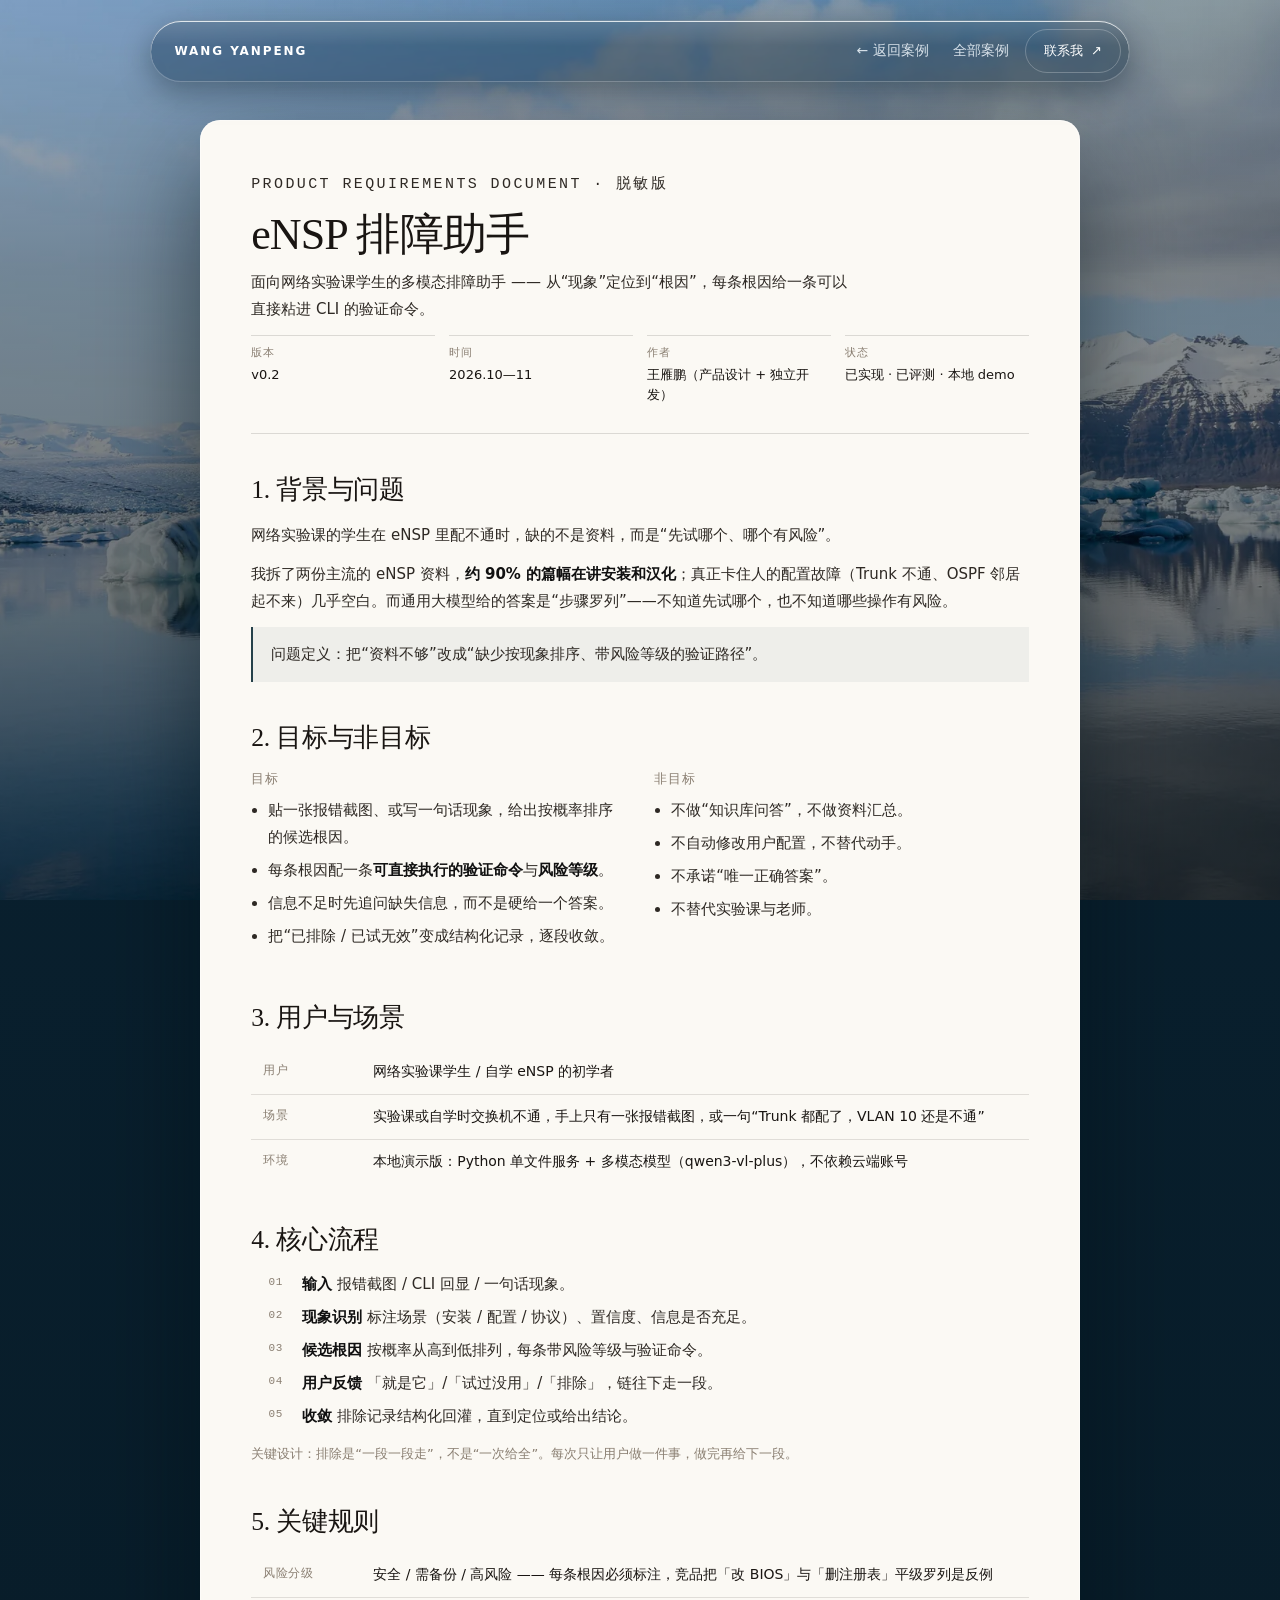
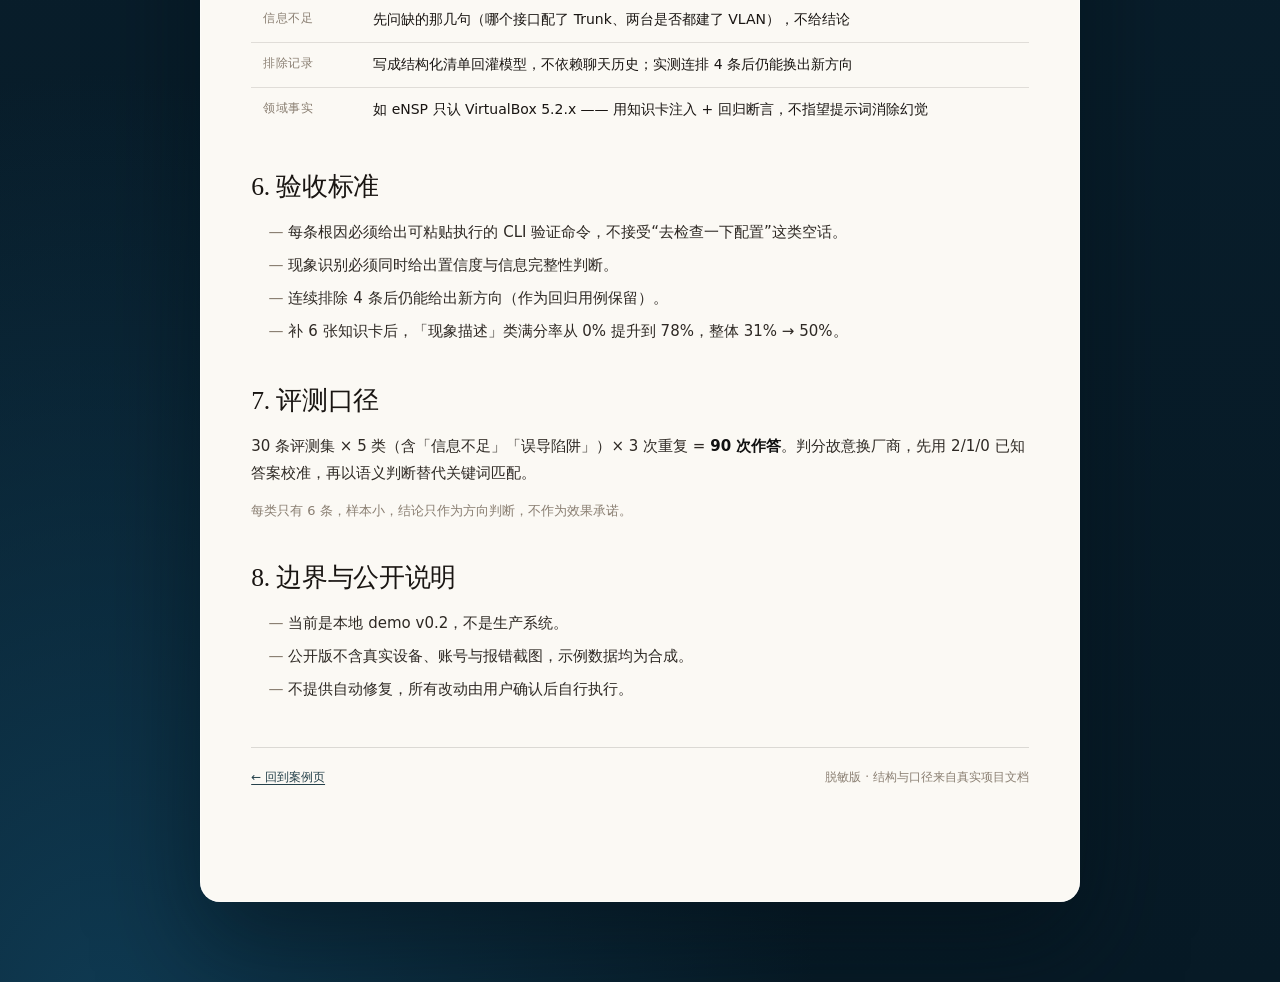
==== prd-ensp.html @ 7ea7ff73 "add PRD page, evaluation-set table, portability note" ====
<!doctype html>
<html lang="zh-CN">
<head>
<meta charset="utf-8">
<meta name="viewport" content="width=device-width, initial-scale=1">
<title>eNSP 排障助手 · PRD（脱敏版）· 王雁鹏</title>
<meta name="description" content="eNSP 排障助手的产品需求文档（脱敏版）：背景、目标与非目标、核心流程、风险分级规则、验收标准与评测口径。">
<meta property="og:type" content="article">
<meta property="og:title" content="eNSP 排障助手 · PRD（脱敏版）">
<meta property="og:description" content="一份写给执行者的 PRD：目标与非目标、核心流程、状态机、风险分级、验收标准与评测口径。">
<meta property="og:image" content="assets/og.jpg">
<meta name="theme-color" content="#0a2231">
<link rel="icon" href="data:image/svg+xml,<svg xmlns='http://www.w3.org/2000/svg' viewBox='0 0 32 32'><rect width='32' height='32' rx='8' fill='%2325414A'/><circle cx='16' cy='16' r='6' fill='none' stroke='%23DCEFEA' stroke-width='1.5'/></svg>">
<link rel="stylesheet" href="style.css">
</head>
<body>

<div class="bg" aria-hidden="true"></div>

<header class="topbar" id="topbar">
  <div class="topbar-inner glass glass-nav">
    <a class="brand" href="index.html">WANG YANPENG</a>
    <nav aria-label="主要导航">
      <a href="project-ensp.html">← 返回案例</a>
      <a href="index.html#projects">全部案例</a>
    </nav>
    <a class="btn btn-glass" href="mailto:2748916664@qq.com">联系我 <span class="arw">↗</span></a>
  </div>
</header>

<main class="doc-wrap">
  <article class="doc">

    <header class="doc-head">
      <p class="doc-kicker">PRODUCT REQUIREMENTS DOCUMENT · 脱敏版</p>
      <h1>eNSP 排障助手</h1>
      <p class="doc-sub">面向网络实验课学生的多模态排障助手 —— 从“现象”定位到“根因”，每条根因给一条可以直接粘进 CLI 的验证命令。</p>
      <dl class="doc-meta">
        <div><dt>版本</dt><dd>v0.2</dd></div>
        <div><dt>时间</dt><dd>2026.10—11</dd></div>
        <div><dt>作者</dt><dd>王雁鹏（产品设计 + 独立开发）</dd></div>
        <div><dt>状态</dt><dd>已实现 · 已评测 · 本地 demo</dd></div>
      </dl>
    </header>

    <section>
      <h2>1. 背景与问题</h2>
      <p>网络实验课的学生在 eNSP 里配不通时，缺的不是资料，而是“先试哪个、哪个有风险”。</p>
      <p>我拆了两份主流的 eNSP 资料，<strong>约 90% 的篇幅在讲安装和汉化</strong>；真正卡住人的配置故障（Trunk 不通、OSPF 邻居起不来）几乎空白。而通用大模型给的答案是“步骤罗列”——不知道先试哪个，也不知道哪些操作有风险。</p>
      <p class="doc-quote">问题定义：把“资料不够”改成“缺少按现象排序、带风险等级的验证路径”。</p>
    </section>

    <section>
      <h2>2. 目标与非目标</h2>
      <div class="doc-cols">
        <div>
          <h3>目标</h3>
          <ul>
            <li>贴一张报错截图、或写一句话现象，给出按概率排序的候选根因。</li>
            <li>每条根因配一条<strong>可直接执行的验证命令</strong>与<strong>风险等级</strong>。</li>
            <li>信息不足时先追问缺失信息，而不是硬给一个答案。</li>
            <li>把“已排除 / 已试无效”变成结构化记录，逐段收敛。</li>
          </ul>
        </div>
        <div>
          <h3>非目标</h3>
          <ul>
            <li>不做“知识库问答”，不做资料汇总。</li>
            <li>不自动修改用户配置，不替代动手。</li>
            <li>不承诺“唯一正确答案”。</li>
            <li>不替代实验课与老师。</li>
          </ul>
        </div>
      </div>
    </section>

    <section>
      <h2>3. 用户与场景</h2>
      <table class="doc-table">
        <tr><th>用户</th><td>网络实验课学生 / 自学 eNSP 的初学者</td></tr>
        <tr><th>场景</th><td>实验课或自学时交换机不通，手上只有一张报错截图，或一句“Trunk 都配了，VLAN 10 还是不通”</td></tr>
        <tr><th>环境</th><td>本地演示版：Python 单文件服务 + 多模态模型（qwen3-vl-plus），不依赖云端账号</td></tr>
      </table>
    </section>

    <section>
      <h2>4. 核心流程</h2>
      <ol class="doc-flow">
        <li><strong>输入</strong> 报错截图 / CLI 回显 / 一句话现象。</li>
        <li><strong>现象识别</strong> 标注场景（安装 / 配置 / 协议）、置信度、信息是否充足。</li>
        <li><strong>候选根因</strong> 按概率从高到低排列，每条带风险等级与验证命令。</li>
        <li><strong>用户反馈</strong> 「就是它」/「试过没用」/「排除」，链往下走一段。</li>
        <li><strong>收敛</strong> 排除记录结构化回灌，直到定位或给出结论。</li>
      </ol>
      <p class="doc-note">关键设计：排除是“一段一段走”，不是“一次给全”。每次只让用户做一件事，做完再给下一段。</p>
    </section>

    <section>
      <h2>5. 关键规则</h2>
      <table class="doc-table">
        <tr><th>风险分级</th><td>安全 / 需备份 / 高风险 —— 每条根因必须标注，竞品把「改 BIOS」与「删注册表」平级罗列是反例</td></tr>
        <tr><th>信息不足</th><td>先问缺的那几句（哪个接口配了 Trunk、两台是否都建了 VLAN），不给结论</td></tr>
        <tr><th>排除记录</th><td>写成结构化清单回灌模型，不依赖聊天历史；实测连排 4 条后仍能换出新方向</td></tr>
        <tr><th>领域事实</th><td>如 eNSP 只认 VirtualBox 5.2.x —— 用知识卡注入 + 回归断言，不指望提示词消除幻觉</td></tr>
      </table>
    </section>

    <section>
      <h2>6. 验收标准</h2>
      <ul class="doc-check">
        <li>每条根因必须给出可粘贴执行的 CLI 验证命令，不接受“去检查一下配置”这类空话。</li>
        <li>现象识别必须同时给出置信度与信息完整性判断。</li>
        <li>连续排除 4 条后仍能给出新方向（作为回归用例保留）。</li>
        <li>补 6 张知识卡后，「现象描述」类满分率从 0% 提升到 78%，整体 31% → 50%。</li>
      </ul>
    </section>

    <section>
      <h2>7. 评测口径</h2>
      <p>30 条评测集 × 5 类（含「信息不足」「误导陷阱」）× 3 次重复 = <strong>90 次作答</strong>。判分故意换厂商，先用 2/1/0 已知答案校准，再以语义判断替代关键词匹配。</p>
      <p class="doc-note">每类只有 6 条，样本小，结论只作为方向判断，不作为效果承诺。</p>
    </section>

    <section>
      <h2>8. 边界与公开说明</h2>
      <ul class="doc-check">
        <li>当前是本地 demo v0.2，不是生产系统。</li>
        <li>公开版不含真实设备、账号与报错截图，示例数据均为合成。</li>
        <li>不提供自动修复，所有改动由用户确认后自行执行。</li>
      </ul>
    </section>

    <footer class="doc-foot">
      <a href="project-ensp.html">← 回到案例页</a>
      <span>脱敏版 · 结构与口径来自真实项目文档</span>
    </footer>

  </article>
</main>

<script>
  const bar = document.getElementById('topbar');
  addEventListener('scroll', () => bar.classList.toggle('is-solid', window.scrollY > 80), { passive: true });
</script>
</body>
</html>
---- style.css ----
/* ============================================================
   液态玻璃 · StyleKit liquid-glass（蓝白版）
   深蓝底 + 冰白字 + 冰川照片 + 玻璃控件
   ============================================================ */
:root{
  --bg-deep:#061821;
  --bg:#0a2231;
  --bg-2:#0e2c3f;
  --bg-3:#123a50;

  --ink:#f4faff;
  --ink-soft:#d0e2ec;
  --ink-dim:#8fadbe;
  --ink-faint:#6b8798;

  --line:rgba(214,238,250,.14);
  --line-strong:rgba(214,238,250,.26);
  --line-glass:rgba(255,255,255,.24);
  --glint:rgba(255,255,255,.66);

  --surface-clear:rgba(255,255,255,.10);
  --surface-tinted:rgba(228,242,250,.88);
  --panel:rgba(9,33,47,.74);
  --panel-solid:#0e2a3b;

  --focus:#8fd3ee;
  --glow:#9fd8ef;

  --font-sans:ui-sans-serif,system-ui,-apple-system,BlinkMacSystemFont,"Segoe UI","PingFang SC","Microsoft YaHei",Roboto,sans-serif;
  --font-display:Georgia,"Songti SC","Noto Serif SC","Times New Roman",serif;
  --font-num:"Helvetica Neue",Helvetica,Arial,"Segoe UI",system-ui,sans-serif;

  --text-display:64px; --leading-display:1.06; --tracking-display:-.03em;
  --text-heading-lg:40px; --leading-heading-lg:1.16; --tracking-heading-lg:-.02em;
  --text-heading:28px; --leading-heading:1.25;
  --text-subheading:20px; --leading-subheading:1.35;
  --text-body-lg:16px; --leading-body-lg:1.6;
  --text-body:14px; --leading-body:1.55;
  --text-label:12px; --leading-label:1.35; --tracking-label:.06em;

  --sp-4:4px; --sp-8:8px; --sp-12:12px; --sp-16:16px; --sp-24:24px;
  --sp-32:32px; --sp-48:48px; --sp-64:64px; --sp-88:88px;

  --radius-card:24px; --radius-sheet:28px; --radius-pill:999px;
  --page-max:1120px;

  --elev-control:0 8px 24px rgba(4,20,30,.28), inset 0 1px 0 var(--glint);
  --elev-panel:0 16px 40px rgba(4,20,30,.32), inset 0 1px 0 rgba(255,255,255,.16);
}

/* 全站固定背景：同一张冰山照片，内容浮在它上面 */
.bg{
  position:fixed; inset:0; z-index:-2; pointer-events:none;
  background:#071a26 url("assets/scene-glacier.webp") center 42% / cover no-repeat;
}
.bg::after{
  content:""; position:absolute; inset:0;
  background:
    linear-gradient(180deg, rgba(5,18,27,.24) 0%, rgba(5,18,27,.46) 30%, rgba(4,14,22,.68) 100%),
    radial-gradient(110% 70% at 82% -4%, rgba(38,104,134,.34), rgba(38,104,134,0) 62%);
}

*,*::before,*::after{box-sizing:border-box}
html{-webkit-text-size-adjust:100%}
body{
  margin:0; overflow-x:clip; color:var(--ink); font-family:var(--font-sans);
  font-size:var(--text-body); line-height:var(--leading-body);
  background:
    radial-gradient(120% 70% at 78% -6%, #1d5470 0%, rgba(29,84,112,0) 58%),
    radial-gradient(90% 60% at 8% 102%, #0f3a52 0%, rgba(15,58,82,0) 62%),
    linear-gradient(180deg,#0a2231 0%, #071a26 100%);
  -webkit-font-smoothing:antialiased;
}
a{color:inherit;text-decoration:none}
img,svg{display:block;max-width:100%}
::selection{background:rgba(159,216,239,.35);color:#fff}

.page{width:100%;max-width:var(--page-max);margin:0 auto;padding:0 var(--sp-24)}
.visually-hidden{position:absolute;width:1px;height:1px;overflow:hidden;clip:rect(0 0 0 0);white-space:nowrap}

/* ---------- 文字层级 ---------- */
.display{
  font-family:var(--font-display);
  font-size:clamp(38px,6vw,var(--text-display));
  line-height:var(--leading-display);
  letter-spacing:var(--tracking-display);
  font-weight:400; margin:0;
}
.heading-lg{
  font-family:var(--font-display);
  font-size:clamp(28px,3.4vw,var(--text-heading-lg));
  line-height:var(--leading-heading-lg); letter-spacing:var(--tracking-heading-lg);
  font-weight:400; margin:0;
}
.heading{font-size:var(--text-heading);line-height:var(--leading-heading);font-weight:600;margin:0}
.subheading{font-size:var(--text-subheading);line-height:var(--leading-subheading);font-weight:500;margin:0}
.body-lg{font-size:var(--text-body-lg);line-height:var(--leading-body-lg)}
.label{font-size:var(--text-label);line-height:var(--leading-label);letter-spacing:var(--tracking-label);font-weight:500;text-transform:uppercase}
.muted{color:var(--ink-dim)}

/* 所有数字：等宽（tabular）+ 等高（lining），避免 Georgia 的旧式数字高低不齐 */
.num,.hero-facts b,.project-stats b,.evidence b,.aside-card .big{
  font-family:var(--font-num);
  font-variant-numeric:lining-nums tabular-nums;
  font-feature-settings:"tnum" 1,"lnum" 1;
  letter-spacing:-.01em;
}
.num-arrow{font-size:1em; padding:0 .14em; opacity:.95; display:inline-block; white-space:nowrap; color:inherit; margin:0; line-height:inherit}
.measure{max-width:34em}

/* ---------- 玻璃 ---------- */
.glass{
  position:relative; isolation:isolate;
  background:var(--surface-clear);
  border:1px solid var(--line-glass);
  box-shadow:var(--elev-control);
  color:#fff;
  -webkit-backdrop-filter:saturate(1.25) blur(3px);
  backdrop-filter:saturate(1.25) blur(3px);
}
.glass::after{
  content:""; position:absolute; inset:0; border-radius:inherit; pointer-events:none;
  background:linear-gradient(180deg,rgba(255,255,255,.20),rgba(255,255,255,0) 42%);
  opacity:.75; z-index:-1;
}
@supports (backdrop-filter:url(#lensBtn)){
  .glass--refract{
    -webkit-backdrop-filter:url(#lensBtn) saturate(1.3) blur(1.5px);
    backdrop-filter:url(#lensBtn) saturate(1.3) blur(1.5px);
  }
  .glass-nav{
    -webkit-backdrop-filter:url(#lensNav) saturate(1.3) blur(1.5px);
    backdrop-filter:url(#lensNav) saturate(1.3) blur(1.5px);
  }
  .glass-square{
    -webkit-backdrop-filter:url(#lensSquare) saturate(1.25) blur(2px);
    backdrop-filter:url(#lensSquare) saturate(1.25) blur(2px);
  }
}
.glass--tinted{
  background:var(--surface-tinted); color:#0a2231;
  border-color:rgba(255,255,255,.7);
  -webkit-backdrop-filter:blur(10px) saturate(1.15);
  backdrop-filter:blur(10px) saturate(1.15);
}
.glass--tinted::after{background:linear-gradient(180deg,rgba(255,255,255,.55),rgba(255,255,255,0) 55%);opacity:.6}

/* 照片场景：照片 + 蓝调压暗 */
.scene{
  position:relative; overflow:hidden; border-radius:var(--radius-sheet);
  background:linear-gradient(160deg,#1c4f68,#0d2b3c);
  box-shadow:0 30px 70px rgba(3,16,24,.45);
}
.scene--photo{background:#0d2b3c}
.detail-hero .scene-photo{object-position:50% 52%; filter:grayscale(.3) saturate(.95) brightness(.97) contrast(1.02)}
.scene--photo > .label,.scene--photo > h1,.scene--photo > .lede,.scene--photo > .detail-meta{position:relative; z-index:2}
.scene-photo{position:absolute;inset:0;width:100%;height:100%;object-fit:cover;object-position:50% 46%;z-index:0}
.scene-scrim{
  position:absolute; inset:0; z-index:1; pointer-events:none;
  background:
    linear-gradient(102deg, rgba(6,26,38,.86) 0%, rgba(6,26,38,.58) 34%, rgba(8,34,48,.22) 58%, rgba(8,34,48,.05) 76%),
    linear-gradient(0deg, rgba(6,22,32,.72) 0%, rgba(6,22,32,.20) 28%, rgba(6,22,32,0) 56%),
    linear-gradient(180deg, rgba(6,22,32,.78) 0%, rgba(6,22,32,.32) 22%, rgba(6,22,32,0) 42%);
}
.scene > svg.contours{position:absolute;inset:0;width:100%;height:100%;opacity:.8}
.scene > .grain{
  position:absolute; inset:0; z-index:1; opacity:.18; mix-blend-mode:overlay; pointer-events:none;
  background-image:url("data:image/svg+xml;utf8,<svg xmlns='http://www.w3.org/2000/svg' width='160' height='160'><filter id='n'><feTurbulence type='fractalNoise' baseFrequency='.9' numOctaves='3'/><feColorMatrix type='saturate' values='0'/></filter><rect width='160' height='160' filter='url(%23n)' opacity='.45'/></svg>");
}
.scene > .grid{
  position:absolute; inset:0; opacity:.3;
  background-image:
    linear-gradient(to right, rgba(255,255,255,.10) 1px, transparent 1px),
    linear-gradient(to bottom, rgba(255,255,255,.10) 1px, transparent 1px);
  background-size:64px 64px;
  mask-image:radial-gradient(120% 90% at 60% 40%, #000 20%, rgba(0,0,0,.35) 70%, transparent 100%);
  -webkit-mask-image:radial-gradient(120% 90% at 60% 40%, #000 20%, rgba(0,0,0,.35) 70%, transparent 100%);
}
.hero .scene-scrim{background:radial-gradient(135% 120% at 16% 76%, rgba(5,20,30,.90) 0%, rgba(5,20,30,.66) 36%, rgba(5,20,30,.22) 64%, rgba(5,20,30,0) 82%)}
.glass--onphoto{background:rgba(5,22,33,.46); border-color:rgba(255,255,255,.28)}

/* ---------- 顶部胶囊导航 ---------- */
.topbar{position:fixed; top:20px; left:50%; translate:-50% 0; z-index:40; width:min(100% - 32px,980px); pointer-events:none}
.topbar-inner{
  pointer-events:auto;
  display:flex; align-items:center; gap:var(--sp-16);
  padding:8px 8px 8px 24px; min-height:60px;
  border-radius:var(--radius-pill);
  transition:background-color 300ms, box-shadow 300ms;
}
.brand{font-size:12px; letter-spacing:.16em; text-transform:uppercase; font-weight:600; white-space:nowrap}
.topbar nav{display:flex; gap:var(--sp-24); margin-left:auto}
.topbar nav a{font-size:var(--text-body); color:rgba(244,250,255,.84); position:relative; padding:6px 0; transition:color 200ms}
.topbar nav a::after{
  content:""; position:absolute; left:0; right:0; bottom:1px; height:1px; background:currentColor;
  transform:scaleX(0); transform-origin:left; transition:transform 300ms cubic-bezier(.2,.8,.2,1);
}
.topbar nav a:hover{color:#fff}
.topbar nav a:hover::after{transform:scaleX(1)}
.topbar .btn{min-height:44px; padding:0 18px; font-size:13px}
.topbar{color:#fff}
.topbar .topbar-inner{background:rgba(6,24,36,.34); border-color:var(--line-glass); box-shadow:0 10px 30px rgba(3,16,24,.35), inset 0 1px 0 rgba(255,255,255,.8)}
.topbar.is-solid{color:var(--ink)}
.topbar.is-solid .topbar-inner{
  background:rgba(10,34,49,.72); border-color:rgba(255,255,255,.22);
  box-shadow:0 10px 30px rgba(3,16,24,.42), inset 0 1px 0 rgba(255,255,255,.28);
}
.topbar.is-solid nav a{color:var(--ink-soft)}
.topbar.is-solid nav a:hover{color:#fff}

.cap-grid{display:grid; grid-template-columns:repeat(4,minmax(0,1fr)); gap:16px}

/* ---------- 首屏 ---------- */
.hero{position:relative; padding:24px 0 0}
.hero::before{
  content:"; position:absolute; inset:0; pointer-events:none; z-index:0;
  background:linear-gradient(100deg, rgba(4,16,24,.66) 0%, rgba(4,16,24,.5) 30%, rgba(4,16,24,.26) 52%, rgba(4,16,24,.08) 72%, rgba(4,16,24,0) 86%);
  -webkit-mask-image:linear-gradient(180deg, #000 0%, #000 62%, rgba(0,0,0,.45) 86%, transparent 100%);
  mask-image:linear-gradient(180deg, #000 0%, #000 62%, rgba(0,0,0,.45) 86%, transparent 100%);
}
.hero > .page{position:relative; z-index:1}
.hero .scene{
  background:transparent; box-shadow:none; border-radius:0;
  min-height:min(720px,88svh); display:flex; flex-direction:column; justify-content:flex-end;
  padding:clamp(28px,5vw,56px);
}
.hero-copy{position:relative; z-index:2; min-width:0; max-width:min(740px, calc(100% - 250px)); color:#fff; text-shadow:0 1px 18px rgba(2,10,16,.5), 0 1px 2px rgba(2,10,16,.35)}

/* 首屏文案玻璃面板：内容保持清晰，背景在边缘轻微弯折 */
.glass-panel{
  padding:clamp(20px,2.2vw,32px) clamp(20px,2.4vw,34px);
  border-radius:28px;
  background:rgba(255,255,255,.08);
  border:1px solid rgba(255,255,255,.28);
  box-shadow:0 26px 64px rgba(3,16,24,.34), inset 0 1px 0 rgba(255,255,255,.62);
  -webkit-backdrop-filter:saturate(1.3) blur(16px);
  backdrop-filter:saturate(1.3) blur(16px);
  text-shadow:none;
}
@supports (backdrop-filter:url(#lensPanel)){
  .glass-panel{
    -webkit-backdrop-filter:url(#lensPanel) saturate(1.3) blur(11px);
    backdrop-filter:url(#lensPanel) saturate(1.3) blur(11px);
  }
}
.detail-hero .scene-scrim{background:
  linear-gradient(100deg, rgba(4,16,24,.66) 0%, rgba(4,16,24,.46) 45%, rgba(4,16,24,.32) 100%)}
.detail-copy{position:relative; z-index:3; display:flex; flex-direction:column; gap:var(--sp-12); min-width:0; max-width:min(820px, 100%); border-radius:28px}
.detail-hero .detail-copy > .label{color:rgba(244,250,255,.72); display:flex; align-items:center; gap:10px}
.detail-hero .detail-copy > .label::before{content:""; width:26px; height:1px; flex:none; background:rgba(255,255,255,.6)}
.detail-copy .detail-meta{margin-top:2px}
.detail-copy.glass-panel::after,.hero-copy.glass-panel::after{opacity:1; background:linear-gradient(180deg, rgba(4,16,24,.34) 0%, rgba(4,16,24,.10) 50%, rgba(4,16,24,0) 100%)}
.glass-panel::after{
  content:""; position:absolute; inset:0; border-radius:inherit; pointer-events:none;
  background:linear-gradient(180deg,rgba(255,255,255,.16),rgba(255,255,255,0) 46%);
  opacity:.85;
}

.hero-eyebrow{display:flex; align-items:center; gap:10px; color:rgba(244,250,255,.78); margin:0 0 var(--sp-24)}
.hero-eyebrow::before{content:""; width:26px; height:1px; background:rgba(255,255,255,.6)}
.hero h1{color:#fff; margin:0 0 var(--sp-24); max-width:15em}
.hero h1 .accent{color:#cfeaf9}
.hero-lede{color:rgba(244,250,255,.82); max-width:34em; margin:0 0 var(--sp-32)}
.hero-actions{display:flex; flex-wrap:wrap; gap:var(--sp-12)}

.hero-facts{
  position:absolute; right:clamp(28px,5vw,56px); bottom:clamp(28px,5vw,56px);
  display:grid; gap:1px; z-index:3; border-radius:var(--radius-card); overflow:hidden; min-width:216px;
}
.hero-facts div{padding:13px 18px; display:grid; grid-template-columns:auto 1fr; align-items:baseline; gap:10px; color:#fff}
.hero-facts b{font-size:22px; font-weight:500; letter-spacing:-.02em; min-width:3ch; text-align:right; line-height:1}
.hero-facts span{font-size:11px; color:rgba(244,250,255,.72); letter-spacing:.02em}

/* ---------- 按钮 ---------- */
.btn{
  display:inline-flex; align-items:center; justify-content:center; gap:var(--sp-8);
  min-height:44px; padding:0 20px; border-radius:var(--radius-pill);
  font-size:var(--text-body); font-weight:500; letter-spacing:.01em;
  border:1px solid transparent; cursor:pointer; white-space:nowrap;
  transition:transform 420ms cubic-bezier(.22,1.4,.36,1), background-color 200ms, border-color 200ms, color 200ms, box-shadow 200ms;
}
.btn:active{transform:scale(.96); transition-duration:110ms}
.btn:focus-visible{outline:2px solid var(--focus); outline-offset:3px}
.btn .arw{font-size:13px; transition:transform 420ms cubic-bezier(.22,1.4,.36,1)}
.btn:hover .arw{transform:translateX(3px)}
.btn-primary{background:var(--surface-tinted); color:#0a2231; border-color:rgba(255,255,255,.72); box-shadow:var(--elev-control)}
.btn-primary:hover{background:#fff}
.btn-glass{color:#fff; border-color:var(--line-glass)}
.btn-glass:hover{background:rgba(255,255,255,.2)}
.btn-ink{background:rgba(255,255,255,.92); color:#0a2231; border-color:rgba(255,255,255,.92)}
.btn-ink:hover{background:#fff}

/* ---------- 区块 ---------- */
.section{padding:var(--sp-88) 0 0}
.section:last-of-type{padding-bottom:var(--sp-64)}
.section-head{display:flex; align-items:flex-end; justify-content:space-between; gap:var(--sp-24); margin-bottom:var(--sp-32)}
.section-head .label{color:var(--ink-dim); display:block; margin-bottom:var(--sp-12); text-shadow:0 1px 10px rgba(3,16,24,.55)}
.section-head p{margin:0; max-width:32em; color:var(--ink-soft); text-shadow:0 1px 10px rgba(3,16,24,.5)}

/* ---------- 项目卡 ---------- */
.projects{display:grid; grid-template-columns:repeat(2,minmax(0,1fr)); gap:var(--sp-24)}
.project{
  display:flex; flex-direction:column; gap:var(--sp-16);
  background:var(--panel); border:1px solid var(--line); border-radius:var(--radius-card);
  padding:var(--sp-16); box-shadow:0 18px 44px rgba(3,16,24,.28), inset 0 1px 0 rgba(255,255,255,.10);
  -webkit-backdrop-filter:blur(14px); backdrop-filter:blur(14px);
  transition:border-color 300ms, box-shadow 300ms;
}
.project:hover{border-color:var(--line-strong); box-shadow:0 24px 56px rgba(3,16,24,.4), inset 0 1px 0 rgba(255,255,255,.16)}
.project:focus-within{outline:2px solid var(--focus); outline-offset:3px}
.project-preview{
  position:relative; border-radius:14px; overflow:hidden; aspect-ratio:2.04; color:#fff;
  background:linear-gradient(160deg,#123a50,#0a2231);
  border:1px solid rgba(255,255,255,.14);
}
.project-preview .cover{position:relative; z-index:2; width:100%; height:100%; object-fit:cover; object-position:top left; display:block}
.project-preview:has(.cover)::before{content:none}
.preview--waterfall{background-image:url("assets/scene-waterfall.webp"); background-size:cover; background-position:50% 55%; filter:saturate(.9)}
.preview--coast{background-image:url("assets/scene-coast.webp"); background-size:cover; background-position:50% 58%}
.preview--mountain{background-image:url("assets/scene-mountain.webp"); background-size:cover; background-position:50% 42%; filter:saturate(.72)}
.project-preview::before{
  content:""; position:absolute; inset:0; z-index:0;
  background:linear-gradient(150deg, rgba(5,20,30,.90), rgba(7,28,41,.74) 58%, rgba(9,36,52,.58));
}
.project-preview .pv-label{
  position:absolute; top:12px; left:12px; z-index:3;
  padding:5px 10px; border-radius:var(--radius-pill);
  font-size:10px; letter-spacing:.08em; text-transform:uppercase;
}
.project-body{padding:0 var(--sp-8) var(--sp-8); display:flex; flex-direction:column; gap:var(--sp-12); flex:1}
.project h3{font-size:var(--text-subheading); line-height:var(--leading-subheading); font-weight:600; margin:0}
.project .desc{color:var(--ink-soft); margin:0}
.project-stats{display:grid; grid-template-columns:repeat(3,minmax(0,1fr)); gap:var(--sp-16); margin-top:auto; padding-top:var(--sp-12); border-top:1px solid var(--line)}
.project-stats div{display:flex; flex-direction:column; gap:2px}
.project-stats b{font-size:20px; font-weight:500; letter-spacing:-.01em; white-space:nowrap; line-height:1.1}
.project-stats div > span{font-size:11px; color:var(--ink-faint)}
.project-cta{display:flex; align-items:center; justify-content:space-between; gap:var(--sp-12)}
.project-cta .tag{font-size:11px; color:var(--ink-faint); letter-spacing:.04em}
.project-cta .btn{min-height:40px; padding:0 16px; font-size:13px; background:rgba(255,255,255,.10); border-color:var(--line-strong); color:var(--ink)}
.project-cta .btn:hover{background:rgba(255,255,255,.18)}

/* ---------- 界面示意 ---------- */
.mock{
  position:absolute; inset:auto 0 0 0; top:38px; z-index:2;
  display:flex; flex-direction:column; justify-content:center; padding:14px; gap:10px;
  font-size:11px; line-height:1.45;
}
.mock-bar{display:flex; align-items:center; gap:6px; opacity:.65}
.mock-dot{width:6px;height:6px;border-radius:50%;background:currentColor}
.mock-title{font-size:11px; letter-spacing:.06em; text-transform:uppercase; opacity:.75}
.mock-row{
  display:grid; grid-template-columns:1fr auto; gap:6px 10px; align-items:center;
  padding:9px 10px; border-radius:10px;
  background:rgba(7,28,41,.74); border:1px solid rgba(255,255,255,.16);
}
.mock-row.hot{background:rgba(10,42,60,.86); border-color:rgba(255,255,255,.3)}
.mock-row .rname{font-weight:500; font-size:11.5px}
.mock-row .rmeta{font-size:10px; opacity:.65}
.mock-bar-line{grid-column:1/-1; height:3px; border-radius:2px; background:rgba(255,255,255,.16); overflow:hidden}
.mock-bar-line i{display:block; height:100%; background:#cfeeff; border-radius:2px}
.mock-chip{font-size:9.5px; padding:2px 7px; border-radius:999px; border:1px solid rgba(255,255,255,.3); white-space:nowrap}
.mock-chip.risk{color:#ffd9c9; border-color:rgba(255,217,201,.45)}
.mock-cols{display:grid; grid-template-columns:repeat(3,1fr); gap:8px}
.mock-col{background:rgba(7,28,41,.74); border:1px solid rgba(255,255,255,.16); border-radius:10px; padding:9px}
.mock-col h5{margin:0 0 6px; font-size:10px; letter-spacing:.06em; text-transform:uppercase; opacity:.7; font-weight:500}
.mock-col p{margin:0 0 4px; font-size:10.5px; opacity:.9}
.mock-col .ok{color:#c8ecff}
.mock-col .warn{color:#ffd9c9}

/* ---------- 深色面板（能力 / 证据 / 摘要） ---------- */
.cap-grid .aside-card{background:var(--panel); border:1px solid var(--line); border-radius:var(--radius-card);
  padding:var(--sp-24); -webkit-backdrop-filter:blur(12px); backdrop-filter:blur(12px)}
.aside-card h3{margin:0 0 var(--sp-12); font-size:12px; letter-spacing:.06em; text-transform:uppercase; color:var(--ink-soft); font-weight:500}
.aside-card p,.aside-card dl{margin:0; font-size:13px; color:var(--ink-soft)}
.cap-grid .aside-card p{font-size:14px; line-height:1.7}

/* ---------- 联系 ---------- */
.contact{
  margin-top:var(--sp-88); border-radius:var(--radius-sheet); padding:clamp(28px,5vw,56px);
  background:linear-gradient(150deg, rgba(24,74,100,.75), rgba(8,28,41,.9));
  border:1px solid var(--line); color:var(--ink);
  display:flex; flex-wrap:wrap; align-items:flex-end; justify-content:space-between; gap:var(--sp-32);
  box-shadow:inset 0 1px 0 rgba(255,255,255,.12);
}
.contact h2{margin:0 0 var(--sp-12); color:#fff}
.contact p{margin:0; color:var(--ink-dim); max-width:34em}
footer{padding:var(--sp-48) 0 var(--sp-64); color:var(--ink-faint); font-size:12px; display:flex; justify-content:space-between; gap:var(--sp-16); flex-wrap:wrap}

/* ---------- 详情页 ---------- */
.detail-hero{padding:24px 0 0}
.detail-hero .scene{padding:clamp(28px,5vw,56px); min-height:min(460px,64svh); display:flex; flex-direction:column; justify-content:flex-end; gap:var(--sp-16)}
.detail-hero .label{color:rgba(244,250,255,.7); display:block}
.detail-hero h1{color:#fff; margin:0}
.detail-hero .lede{color:rgba(244,250,255,.82); margin:0; max-width:44em}
.detail-meta{display:flex; flex-wrap:wrap; gap:var(--sp-8); margin-top:var(--sp-8)}
.detail-meta span{
  font-size:11px; padding:5px 10px; border-radius:999px; color:#fff;
  background:rgba(255,255,255,.10); border:1px solid rgba(255,255,255,.22);
}
.detail{display:grid; grid-template-columns:minmax(0,1fr) 280px; gap:var(--sp-48); padding-top:var(--sp-64)}
.detail-main{display:flex; flex-direction:column; gap:var(--sp-48)}
.detail-main section{display:flex; flex-direction:column; gap:var(--sp-16)}
.detail-main h2{font-family:var(--font-display); font-size:var(--text-heading); line-height:var(--leading-heading); font-weight:400; margin:0; color:#fff}
.detail-main p{margin:0; color:var(--ink-soft); font-size:var(--text-body-lg); line-height:1.7}
.detail-main ul{margin:0; padding-left:1.1em; color:var(--ink-soft); font-size:var(--text-body-lg); line-height:1.7}
.detail-main li+li{margin-top:8px}
.detail-main strong{color:#fff; font-weight:600}
.detail-aside{display:flex; flex-direction:column; gap:var(--sp-16); align-self:start; position:sticky; top:100px}
.aside-card{background:var(--panel); border:1px solid var(--line); border-radius:var(--radius-card); padding:var(--sp-24);
  -webkit-backdrop-filter:blur(12px); backdrop-filter:blur(12px)}
.aside-card dl{display:grid; grid-template-columns:auto 1fr; gap:8px 12px; font-size:13px}
.aside-card dt{color:var(--ink-faint)}
.aside-card dd{margin:0; color:var(--ink-soft)}
.aside-card .big{font-family:var(--font-display); font-size:32px; font-weight:400; letter-spacing:-.02em; line-height:1.1; color:#fff}
.aside-card .cap{font-size:12px; color:var(--ink-faint); margin-top:4px}

.evidence{display:grid; grid-template-columns:repeat(3,1fr); gap:var(--sp-16)}
.evidence div{background:var(--panel); border:1px solid var(--line); border-radius:16px; padding:var(--sp-24)}
.evidence b{display:block; font-family:var(--font-display); font-size:28px; font-weight:400; letter-spacing:-.02em; line-height:1.15; color:#fff; white-space:nowrap}
.evidence div > span{display:block; margin-top:6px; font-size:12px; color:var(--ink-faint)}

.callout{background:rgba(159,216,239,.08); border:1px solid rgba(159,216,239,.22); border-radius:var(--radius-card); padding:var(--sp-24)}
.callout h2{font-size:18px; margin:0 0 8px}
.callout p{font-size:14px; color:var(--ink-soft)}

.screen{
  border-radius:var(--radius-card); overflow:hidden; position:relative; color:#fff;
  background:linear-gradient(160deg, rgba(20,64,88,.9), rgba(8,28,41,.95));
  border:1px solid var(--line); padding:18px; min-height:320px;
}
.screen .mock{position:static; padding:0; font-size:12px}
.screen .mock-row{padding:12px}
.screen .mock-row .rname{font-size:13px}
.screen .mock-bar-line{height:4px}

.pager{display:flex; justify-content:space-between; gap:var(--sp-16); padding:var(--sp-64) 0 0; border-top:1px solid var(--line); margin-top:var(--sp-64)}
.pager a{font-size:14px; color:var(--ink-dim)}
.pager a:hover{color:#fff}
.pager .next{text-align:right}

/* mock 内的文字不受详情页正文样式影响 */
.screen .mock-col p{color:inherit; font-size:10.5px; line-height:1.45; margin:0 0 4px}
.screen .mock-col h5{color:inherit}
.screen .mock-row .rname{color:inherit}

/* ---------- 响应式 ---------- */
@media (max-width:900px){
  :root{--sp-88:64px}
  .cap-grid{grid-template-columns:repeat(2,minmax(0,1fr))}
  .topbar{width:calc(100% - 24px); top:12px}
  .topbar nav{display:none}
  .topbar .btn{margin-left:auto}
  .hero .scene{min-height:auto; padding:24px 20px 28px; padding-top:112px}
  .hero-copy{max-width:none}
  .hero-facts{position:static; margin-top:var(--sp-32); grid-template-columns:repeat(3,1fr); min-width:0}
  .hero-facts div{padding:12px; flex-direction:column; align-items:flex-start; gap:2px}
  .projects{grid-template-columns:1fr}
  .detail{grid-template-columns:1fr; gap:var(--sp-32)}
  .detail-aside{position:static; flex-direction:row; flex-wrap:wrap}
  .aside-card{flex:1 1 220px}
  .evidence{grid-template-columns:1fr 1fr}
}
@media (max-width:600px){
  .page{padding:0 var(--sp-16)}
  .cap-grid{grid-template-columns:1fr}
  .hero{padding:12px 0 0}
  .hero .scene{border-radius:24px; padding:20px 16px 22px; padding-top:96px}
  .display{font-size:clamp(26px,7.2vw,32px); line-height:1.16}
  .glass-panel{padding:16px 14px; border-radius:22px}
  .hero-eyebrow{font-size:11px}
  .hero-actions{gap:8px}
  .hero-actions .btn{flex:1 1 auto}
  .hero-facts{grid-template-columns:repeat(3,minmax(0,1fr))}
  .hero-facts div{padding:10px 12px; display:flex; flex-direction:column; align-items:flex-start; gap:3px}
  .hero-facts b{font-size:18px; min-width:0; text-align:left}
  .hero-facts span{font-size:10px; white-space:nowrap}
  .scene-photo{object-position:56% 42%}
  .scene--photo .scene-scrim{background:linear-gradient(0deg, rgba(6,22,32,.86) 0%, rgba(6,22,32,.5) 44%, rgba(6,22,32,.26) 100%)}
  .project-preview{aspect-ratio:4/3}
  .project-preview .mock{font-size:10px; padding:10px; gap:6px}
  .project-preview .mock-row{padding:7px 8px}
  .project-preview .rmeta{display:none}
  .project-preview .mock-row{gap:4px}
  .project-preview .mock-bar-line{margin-top:2px}
  .project-preview .mock{justify-content:center}
  .project-preview .mock-col{padding:7px}
  .project-preview .mock-col h5{font-size:9px; margin-bottom:4px}
  .project-preview .mock-col p{font-size:9px; line-height:1.4}
  .section{padding-top:var(--sp-64)}
  .section-head{flex-direction:column; align-items:flex-start; gap:var(--sp-8)}
  .contact{border-radius:24px; flex-direction:column; align-items:flex-start}
  .evidence{grid-template-columns:repeat(3,minmax(0,1fr)); gap:8px}
  .evidence div{padding:14px 12px}
  .evidence b{font-size:20px}
  .evidence div > span{font-size:11px; margin-top:4px}
  .detail-hero .scene{padding:96px 16px 20px}
  .detail-copy{width:100%; max-width:100%}
  .pager{flex-direction:column; gap:8px}
  .pager .next{text-align:left}
}

/* ---------- 偏好 ---------- */
@media (prefers-reduced-motion: reduce){
  *{animation-duration:.001ms !important; animation-iteration-count:1 !important; transition-duration:.001ms !important}
  .btn:active{transform:none}
}
@media (prefers-reduced-transparency: reduce){
  .glass{background:rgba(10,34,49,.9); color:var(--ink); border-color:var(--line-strong);
    -webkit-backdrop-filter:none; backdrop-filter:none}
  .glass::after{opacity:.2}
  .project,.aside-card{background:#0e2a3b}
}
/* ---------- 真实界面截图 ---------- */
.shots{display:flex; flex-direction:column; gap:var(--sp-16)}
.shot{
  margin:0; border-radius:16px; overflow:hidden;
  border:1px solid var(--line); background:rgba(255,255,255,.05);
  box-shadow:0 18px 44px rgba(3,16,24,.28);
}
.shot img{display:block; width:100%; height:auto}
.shot figcaption{
  padding:10px 14px; font-size:12px; line-height:1.6; color:var(--ink-dim);
  border-top:1px solid var(--line); background:rgba(5,18,27,.55);
}

/* ---------- 案例：整行左右交替 ---------- */
.cases{display:flex; flex-direction:column; gap:var(--sp-24)}
.case{
  position:relative;
  background:var(--panel); border:1px solid var(--line); border-radius:var(--radius-sheet);
  padding:clamp(20px,2.4vw,32px);
  -webkit-backdrop-filter:blur(14px); backdrop-filter:blur(14px);
  box-shadow:0 22px 56px rgba(3,16,24,.3), inset 0 1px 0 rgba(255,255,255,.1);
  transition:border-color .3s, box-shadow .3s;
}
.case:hover{border-color:var(--line-strong)}
.case-top{
  display:flex; align-items:baseline; gap:14px;
  padding-bottom:14px; border-bottom:1px solid var(--line);
  font-size:11px; letter-spacing:.08em; text-transform:uppercase; color:var(--ink-faint);
}
.case-no{font-family:var(--font-num); font-size:12px; color:var(--ink-soft)}
.case-date{margin-left:auto; font-family:var(--font-num)}
.case-grid{
  display:grid; grid-template-columns:minmax(0,1fr) minmax(0,1.22fr);
  gap:clamp(20px,3.2vw,48px); align-items:center;
  padding:clamp(20px,2.6vw,32px) 0;
}
.case--flip .case-grid{grid-template-columns:minmax(0,1.22fr) minmax(0,1fr)}
.case--flip .case-copy{order:2}
.case--flip .case-shot{order:1}
.case-title{
  font-family:var(--font-display); font-weight:400;
  font-size:clamp(26px,2.7vw,40px); line-height:1.12; letter-spacing:-.02em;
  margin:0 0 12px; color:#fff;
}
.case-desc{color:var(--ink-soft); font-size:15px; line-height:1.75; margin:0 0 20px; max-width:34em}
.case-stats{
  display:grid; grid-template-columns:repeat(3,minmax(0,1fr)); gap:12px;
  margin:0 0 18px; padding-top:16px; border-top:1px solid var(--line);
}
.case-stats dt{
  font-family:var(--font-num);
  font-variant-numeric:tabular-nums lining-nums;
  font-size:clamp(20px,1.8vw,26px); letter-spacing:-.01em; line-height:1.1;
  color:#fff; white-space:nowrap;
}
.case-stats dd{margin:5px 0 0; font-size:11.5px; color:var(--ink-faint)}
.case-tags{display:flex; flex-wrap:wrap; gap:8px; list-style:none; margin:0; padding:0}
.case-tags li{
  font-size:11px; padding:4px 10px; border-radius:999px;
  border:1px solid var(--line-strong); color:var(--ink-dim); background:rgba(255,255,255,.04);
}
.case-shot{
  margin:0; border-radius:14px; overflow:hidden;
  border:1px solid rgba(255,255,255,.2); background:#0d2b3a;
  box-shadow:0 20px 50px rgba(3,16,24,.42);
}
.case-shot img{display:block; width:100%; height:auto}
.case-link{
  display:flex; align-items:center; justify-content:space-between; gap:12px;
  padding-top:16px; border-top:1px solid var(--line);
  font-size:11.5px; letter-spacing:.1em; text-transform:uppercase;
  color:var(--ink-dim); transition:color .25s;
}
.case-link:hover{color:#fff}
.case-link .arw{transition:transform .3s cubic-bezier(.2,.8,.2,1)}
.case-link:hover .arw{transform:translate(3px,-3px)}

/* 产品工作流 */
.flow{
  display:flex; flex-wrap:wrap; align-items:center; gap:10px;
  margin:0 0 var(--sp-24); padding:14px 18px;
  border:1px solid var(--line); border-radius:999px;
  background:rgba(255,255,255,.05);
  font-size:12.5px; color:var(--ink-soft);
}
.flow i{font-style:normal; color:var(--ink-faint)}

/* 岗位匹配 */
.role-strip{
  display:flex; flex-wrap:wrap; align-items:center; gap:12px;
  margin-top:var(--sp-24); padding-top:var(--sp-24); border-top:1px solid var(--line);
}
.role-strip .label{color:var(--ink-faint)}
.role-chips{display:flex; flex-wrap:wrap; gap:8px; list-style:none; margin:0; padding:0}
.role-chips li{
  font-size:12px; padding:6px 12px; border-radius:999px;
  border:1px solid var(--line-strong); color:var(--ink-soft); background:rgba(255,255,255,.05);
}
.contact-actions{display:flex; gap:12px; flex-wrap:wrap}

@media (max-width:900px){
  .case-grid,.case--flip .case-grid{grid-template-columns:1fr}
  .case-copy,.case--flip .case-copy{order:2}
  .case-shot,.case--flip .case-shot{order:1}
  .case-tags{gap:6px}
}
/* ---------- 关于（一句话定位） ---------- */
.about{position:relative; padding-top:clamp(40px,6vh,72px)}
.about::before{
  content:"; position:absolute; inset:-60px 0 -40px; pointer-events:none; z-index:0;
  background:radial-gradient(90% 120% at 26% 55%, rgba(4,16,24,.62) 0%, rgba(4,16,24,.38) 42%, rgba(4,16,24,0) 78%);
}
.about > .page{position:relative; z-index:1}
.about .label{color:var(--ink-dim); text-shadow:0 1px 10px rgba(3,16,24,.55)}
.about-text{
  margin:var(--sp-16) 0 0; max-width:36em;
  font-family:var(--font-display); font-weight:400;
  font-size:clamp(20px,2.05vw,30px); line-height:1.75; letter-spacing:.005em;
  color:#fff; text-wrap:pretty;
  text-shadow:0 2px 26px rgba(3,16,24,.6), 0 1px 3px rgba(3,16,24,.4);
}
.about-text strong{font-weight:400; color:#cfeaf9}

section[id]{scroll-margin-top:96px}

/* 正文中的阿拉伯数字：与全局数字同字面，避免衬线字体里的旧式/比例数字显得参差 */
.about-text .num,.hero-lede .num{font-size:.94em; letter-spacing:0}

.nowrap{white-space:nowrap}
/* ---------- 关于：事实行 ---------- */
.about-meta{
  display:flex; flex-wrap:wrap; gap:10px 20px;
  margin:var(--sp-24) 0 0; font-size:12.5px; color:var(--ink-soft);
  letter-spacing:.02em; text-shadow:0 1px 10px rgba(3,16,24,.5);
}
.about-meta span{display:inline-flex; align-items:center; gap:9px}
.about-meta span::before{
  content:""; width:4px; height:4px; border-radius:50%;
  background:var(--glow); opacity:.85; flex:none;
}

/* ---------- 案例：口径说明 ---------- */
.case-note{
  margin:-6px 0 16px; font-size:11.5px; line-height:1.65;
  color:var(--ink-faint); max-width:36em;
}

/* ---------- 文档页（PRD）：纸面在冰面之上 ---------- */
.doc-wrap{padding:120px 0 80px}
.doc{
  max-width:880px; margin:0 auto; padding:clamp(28px,4vw,56px);
  background:#fbf9f4; color:#191512;
  border-radius:20px;
  box-shadow:0 40px 100px rgba(3,16,24,.55), 0 0 0 1px rgba(255,255,255,.5) inset;
}
.doc-head{padding-bottom:28px; border-bottom:1px solid rgba(25,21,18,.14)}
.doc-kicker{
  margin:0 0 14px; font-family:var(--font-mono,ui-monospace,monospace);
  font-size:10.5px; letter-spacing:.16em; text-transform:uppercase; color:#8a7f72;
}
.doc h1{
  margin:0 0 10px; font-family:var(--font-display);
  font-size:clamp(30px,3.6vw,44px); line-height:1.12; letter-spacing:-.02em; font-weight:400;
}
.doc-sub{margin:0 0 26px; font-size:15px; line-height:1.75; color:#4a423a; max-width:40em}
.doc-meta{display:grid; grid-template-columns:repeat(4,minmax(0,1fr)); gap:14px; margin:0}
.doc-meta div{border-top:1px solid rgba(25,21,18,.14); padding-top:8px}
.doc-meta dt{font-size:10.5px; letter-spacing:.1em; text-transform:uppercase; color:#8a7f72}
.doc-meta dd{margin:4px 0 0; font-size:13px; color:#191512}
.doc section{margin-top:36px}
.doc h2{
  margin:0 0 12px; font-family:var(--font-display);
  font-size:clamp(20px,2vw,26px); font-weight:400; letter-spacing:-.01em;
}
.doc h3{margin:0 0 8px; font-size:13px; letter-spacing:.08em; text-transform:uppercase; color:#8a7f72; font-weight:500}
.doc p{margin:0 0 12px; font-size:15px; line-height:1.8; color:#2e2924}
.doc strong{font-weight:600; color:#111}
.doc ul,.doc ol{margin:0 0 12px; padding-left:1.15em; font-size:15px; line-height:1.8; color:#2e2924}
.doc li+li{margin-top:6px}
.doc-quote{
  margin:16px 0 0; padding:14px 18px; border-left:2px solid #25414a;
  background:rgba(37,65,74,.06); font-size:14.5px; color:#25414a;
}
.doc-note{font-size:13px !important; color:#8a7f72 !important}
.doc-cols{display:grid; grid-template-columns:1fr 1fr; gap:28px}
.doc-table{width:100%; border-collapse:collapse; font-size:14px; margin:4px 0 12px}
.doc-table th,.doc-table td{
  text-align:left; padding:10px 12px; border-bottom:1px solid rgba(25,21,18,.12);
  vertical-align:top; line-height:1.7;
}
.doc-table th{width:110px; font-weight:500; color:#8a7f72; font-size:12px; letter-spacing:.04em}
.doc-table tr:last-child th,.doc-table tr:last-child td{border-bottom:0}
.doc-flow{counter-reset:step; list-style:none; padding:0}
.doc-flow li{position:relative; padding-left:34px}
.doc-flow li::before{
  counter-increment:step; content:counter(step,decimal-leading-zero);
  position:absolute; left:0; top:2px; font-family:ui-monospace,monospace;
  font-size:11px; color:#8a7f72; letter-spacing:.06em;
}
.doc-check{list-style:none; padding:0}
.doc-check li{position:relative; padding-left:20px}
.doc-check li::before{content:"—"; position:absolute; left:0; color:#8a7f72}
.doc-foot{
  display:flex; justify-content:space-between; gap:16px; flex-wrap:wrap;
  margin-top:44px; padding-top:20px; border-top:1px solid rgba(25,21,18,.14);
  font-size:12px; color:#8a7f72;
}
.doc-foot a{color:#25414a; text-decoration:underline; text-underline-offset:3px}

/* ---------- 评测集表格（详情页，深色） ---------- */
.eval-table{width:100%; border-collapse:collapse; margin:8px 0 14px; font-size:13px}
.eval-table th,.eval-table td{
  text-align:left; padding:11px 12px; border-bottom:1px solid var(--line); vertical-align:top;
}
.eval-table th{
  font-size:10.5px; letter-spacing:.08em; text-transform:uppercase; color:var(--ink-soft); font-weight:500;
  white-space:nowrap; padding-bottom:10px;
}
.eval-table tbody tr:nth-child(odd) td{background:rgba(4,20,30,.22)}
.eval-table tbody tr:nth-child(even) td{background:rgba(4,20,30,.10)}
.eval-table td{color:var(--ink-soft); line-height:1.65}
.eval-table td.num-cell{
  font-family:var(--font-num); font-variant-numeric:tabular-nums lining-nums;
  color:#fff; white-space:nowrap; text-align:right;
}
.eval-table th:nth-child(2){text-align:right}
.eval-table th:nth-child(5),.eval-table th:nth-child(6){text-align:right}
.eval-table tr.eval-total td{color:#fff; border-bottom:0}
.eval-table tr.eval-total td:first-child{color:var(--ink-soft)}

@media (max-width:760px){
  .doc-wrap{padding:96px 0 56px}
  .doc-meta{grid-template-columns:1fr 1fr}
  .doc-cols{grid-template-columns:1fr; gap:20px}
  .doc-table th{width:88px}
  .eval-table{font-size:12px}
  .eval-table th,.eval-table td{padding:9px 8px}
}
@media (max-width:640px){
  /* 评测表：小屏只保留「类别 / 条数 / 首轮 / 补后」，避免挤成一条线 */
  .eval-table th:nth-child(3),.eval-table td:nth-child(3),
  .eval-table th:nth-child(4),.eval-table td:nth-child(4){display:none}
  .eval-table{font-size:12px}
  .eval-table th,.eval-table td{padding:9px 6px}
  .eval-table td.num-cell{font-size:12.5px}
}
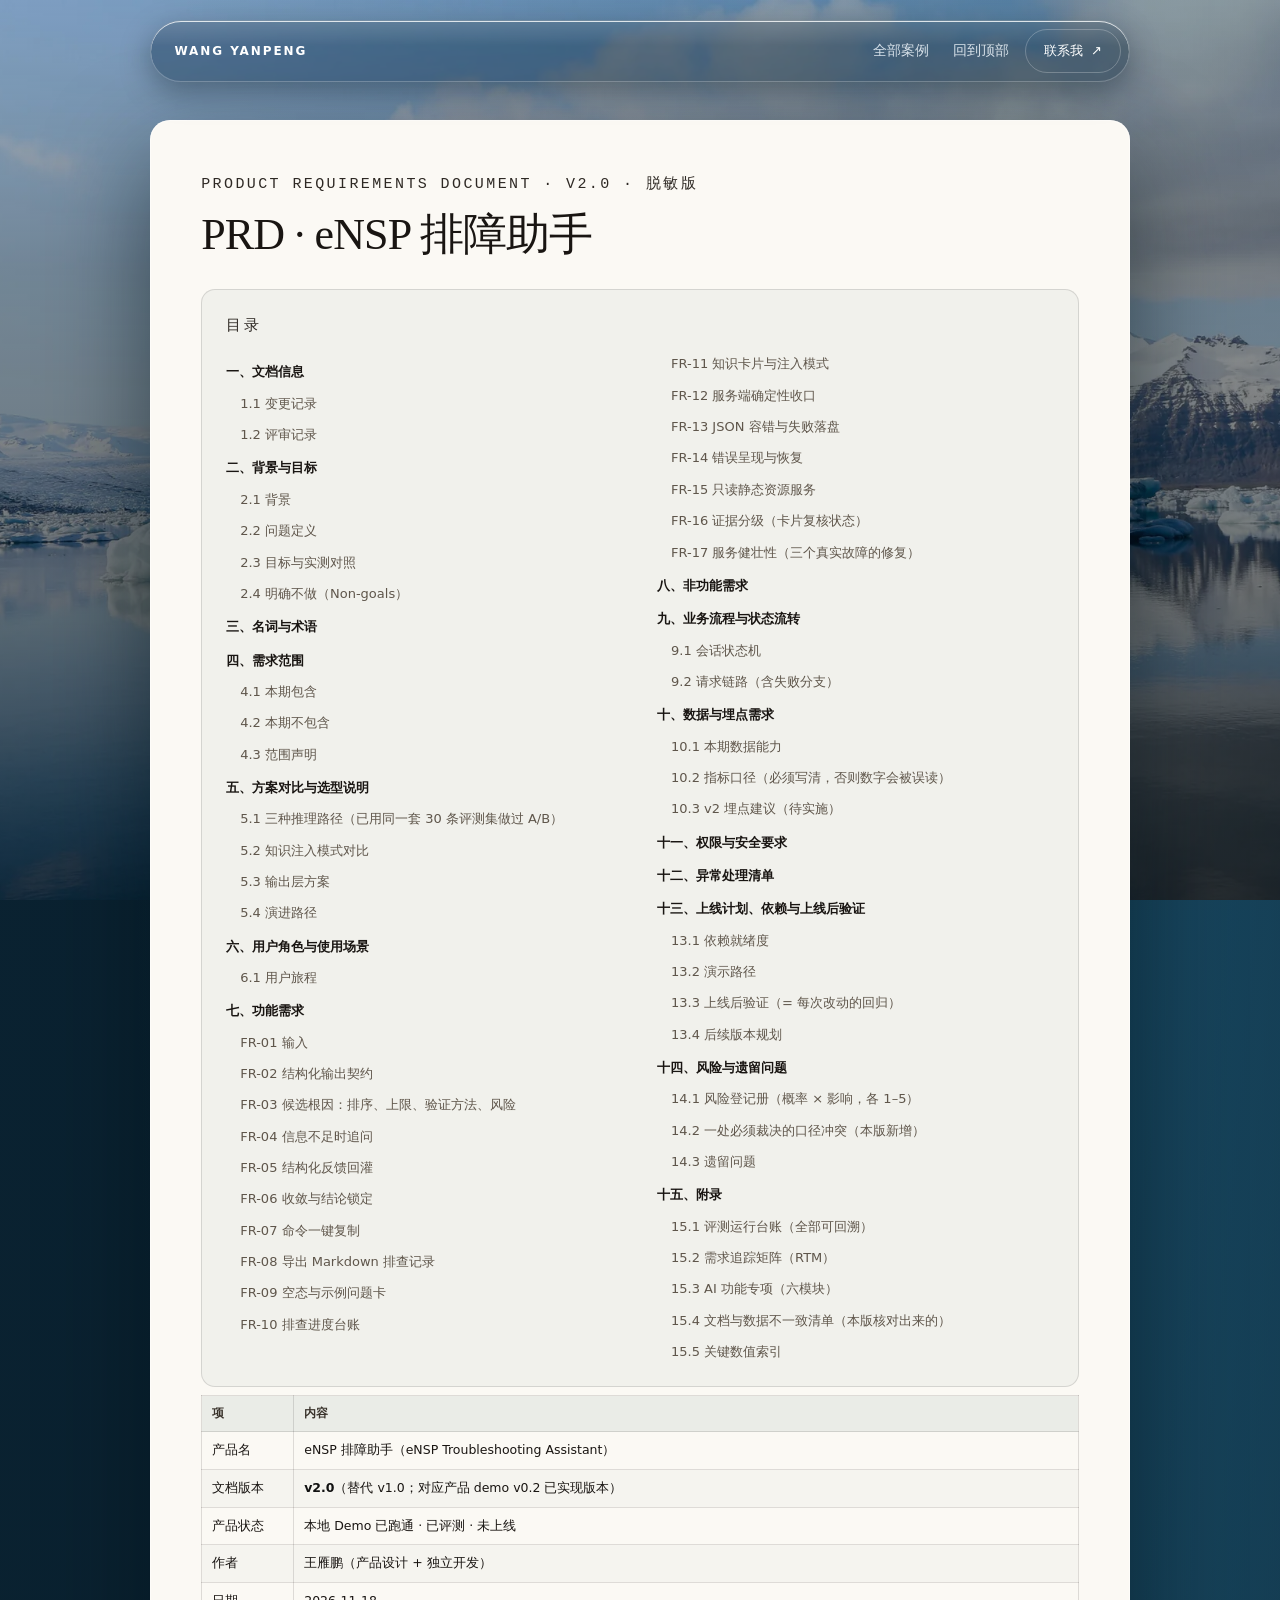
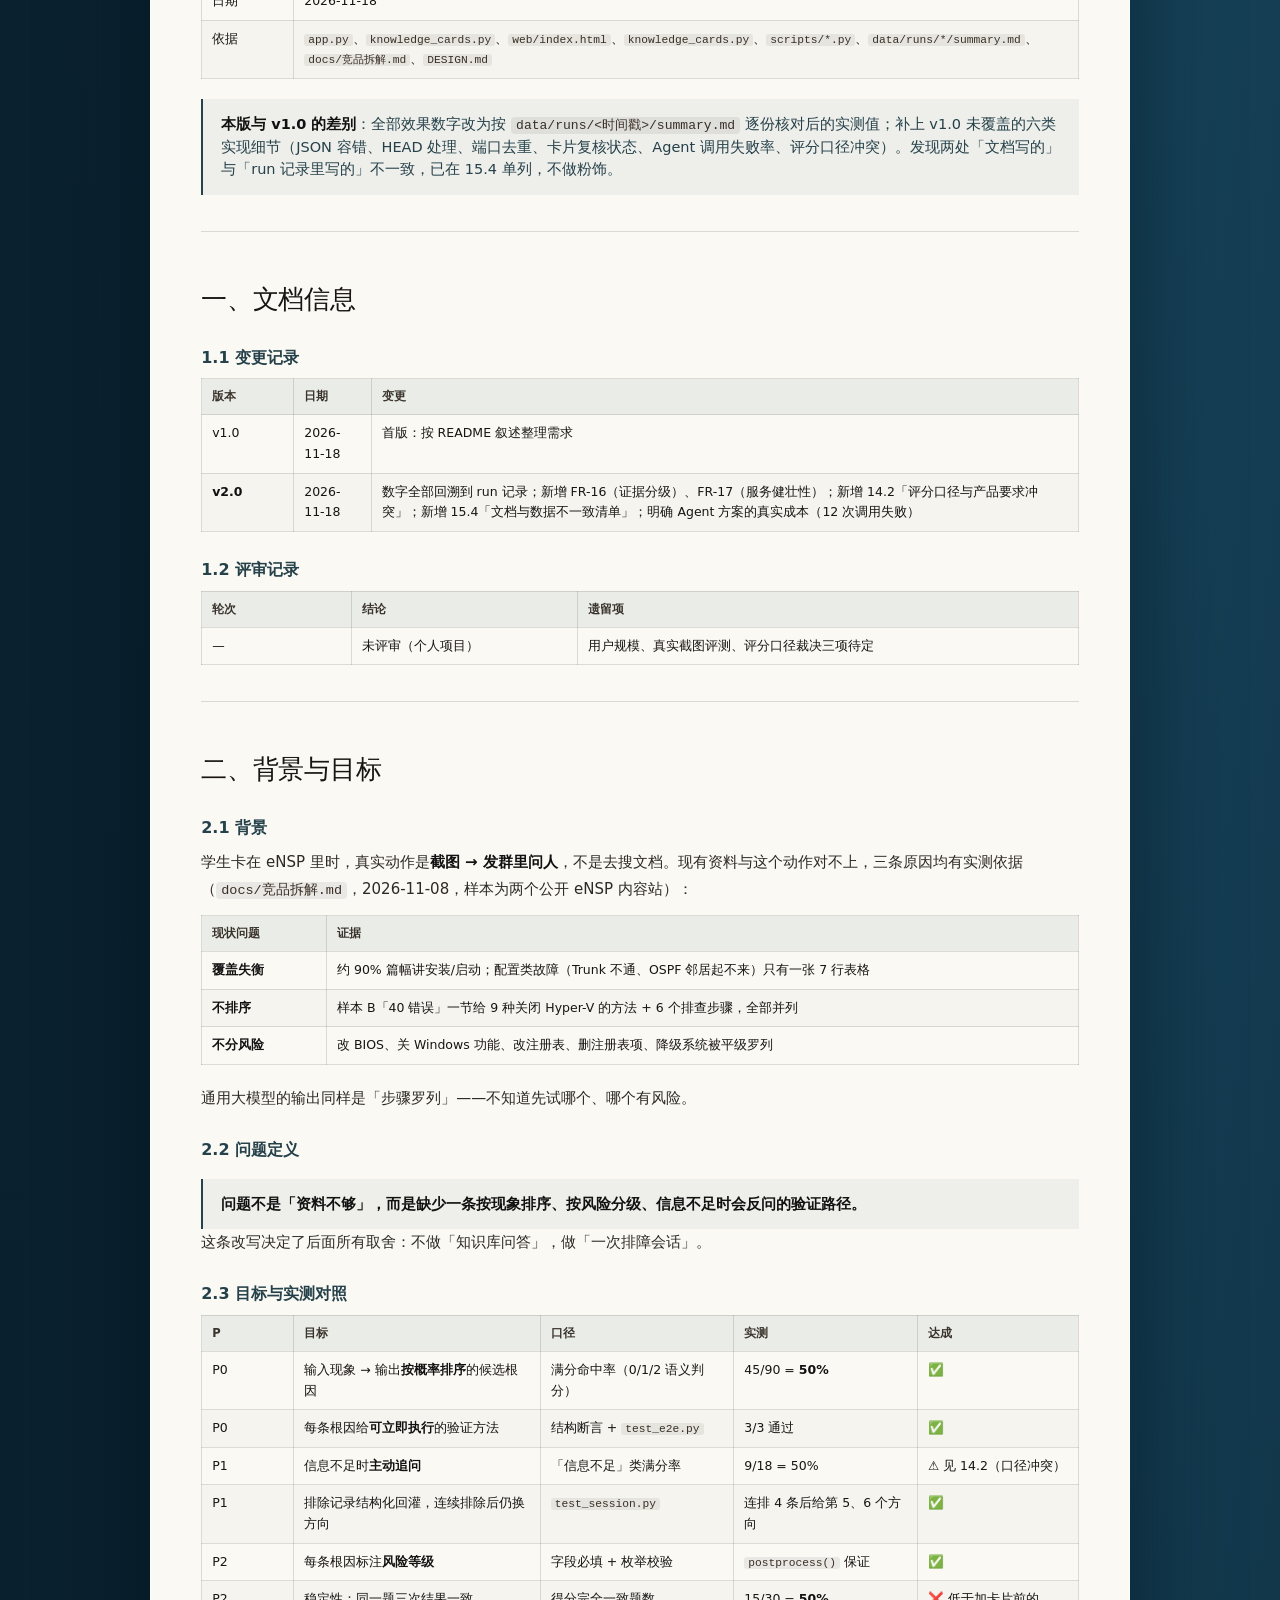
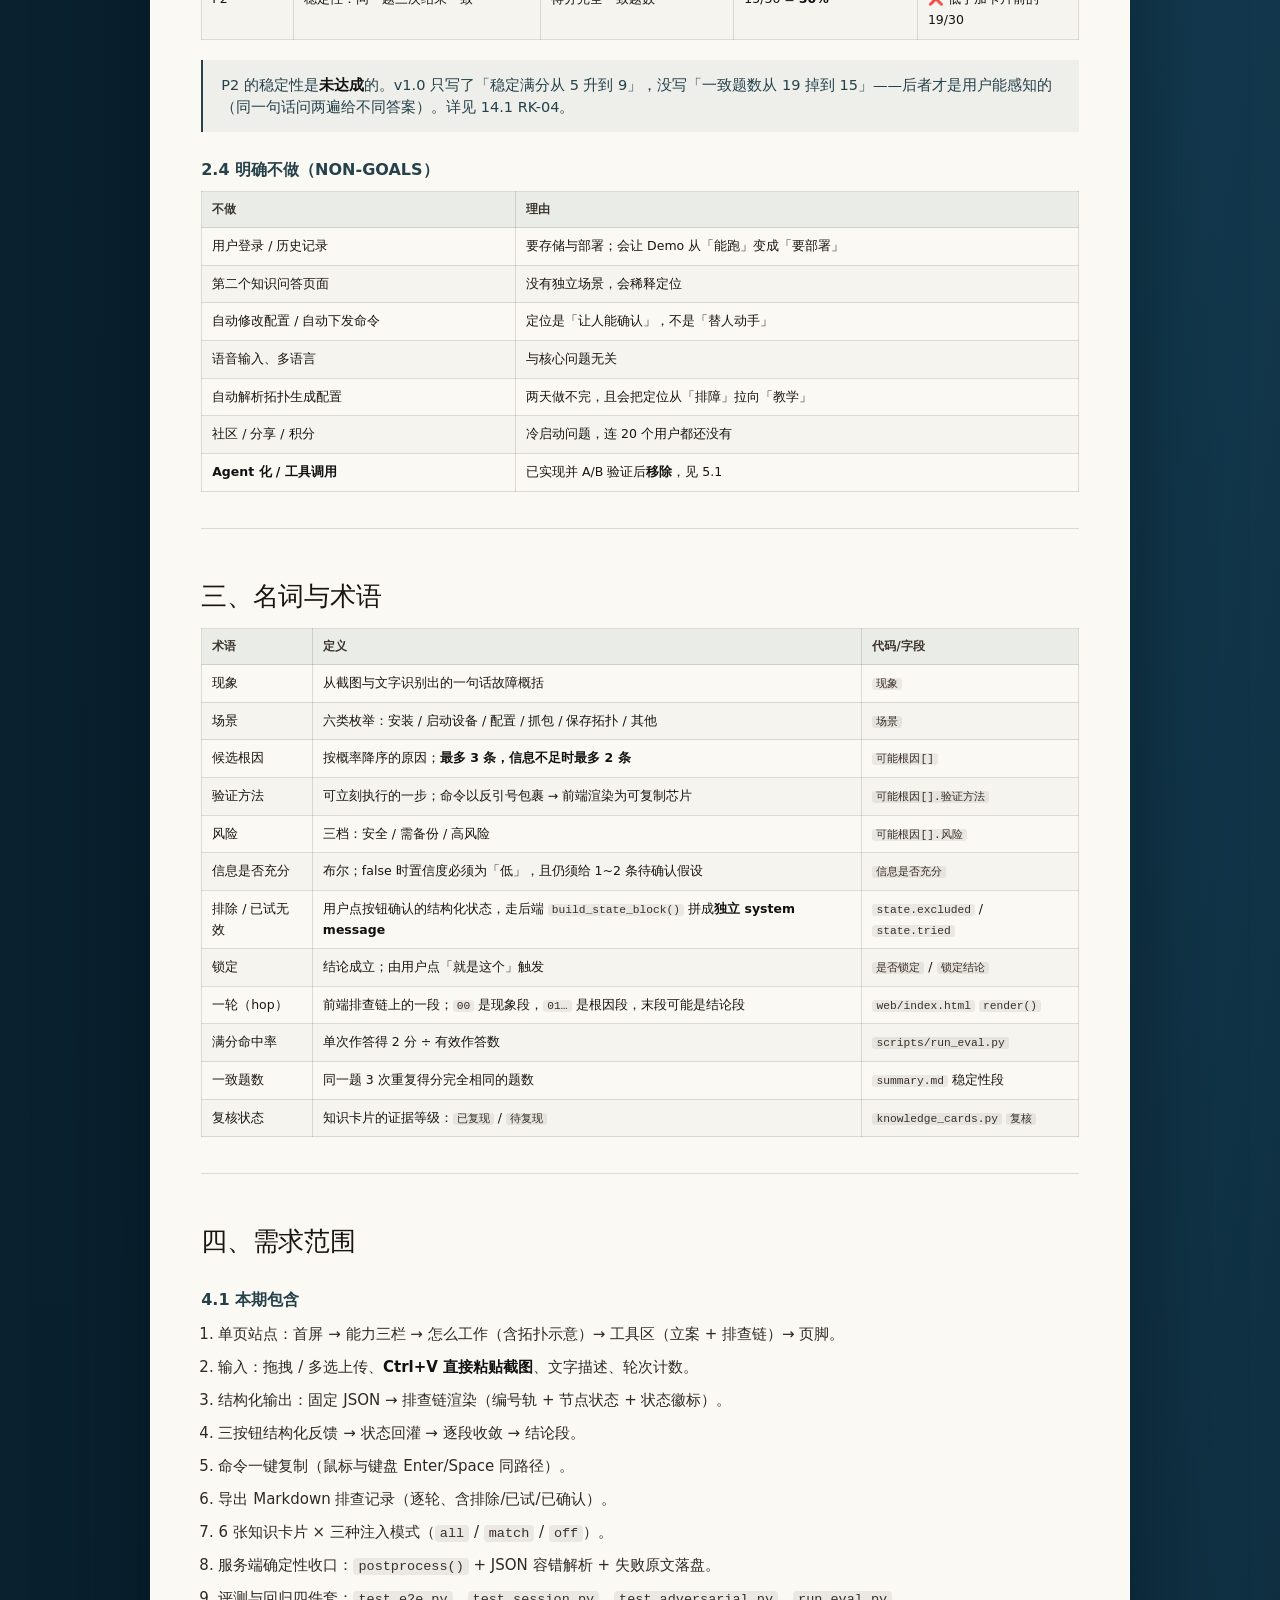
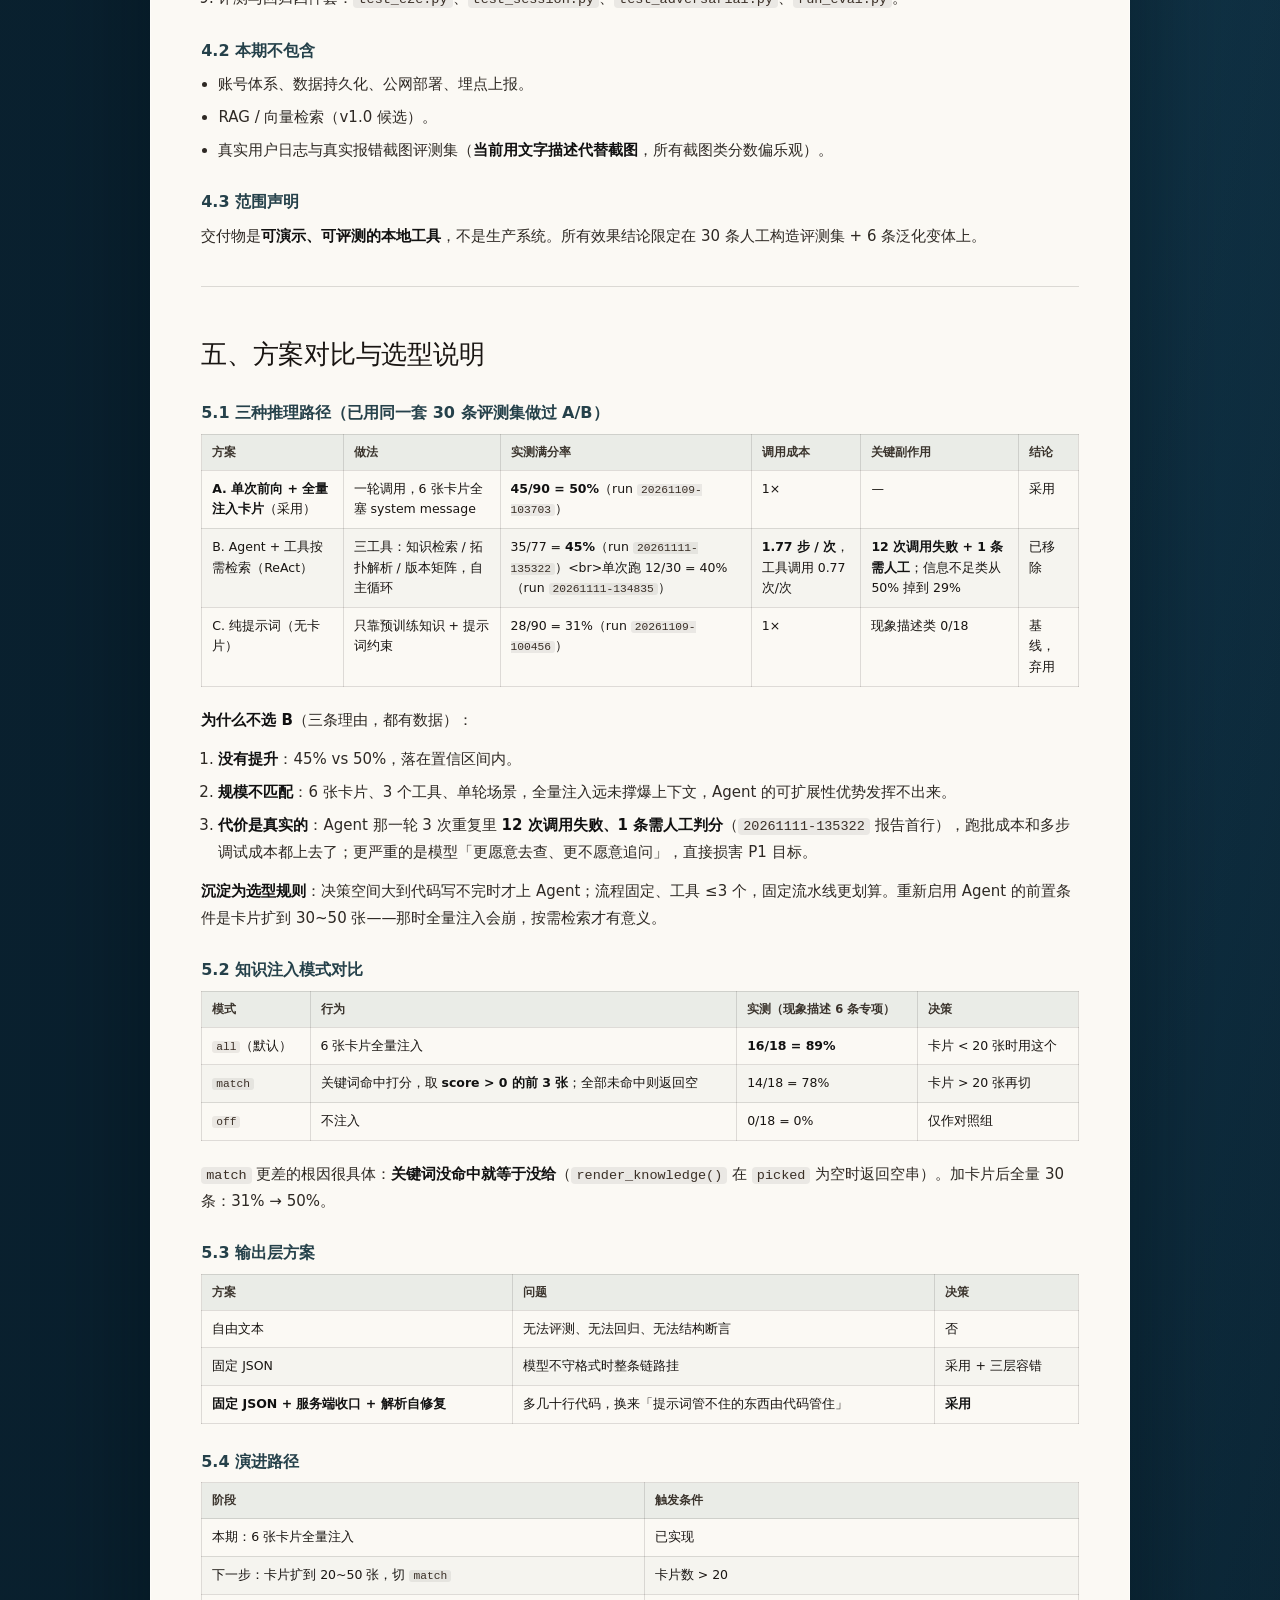
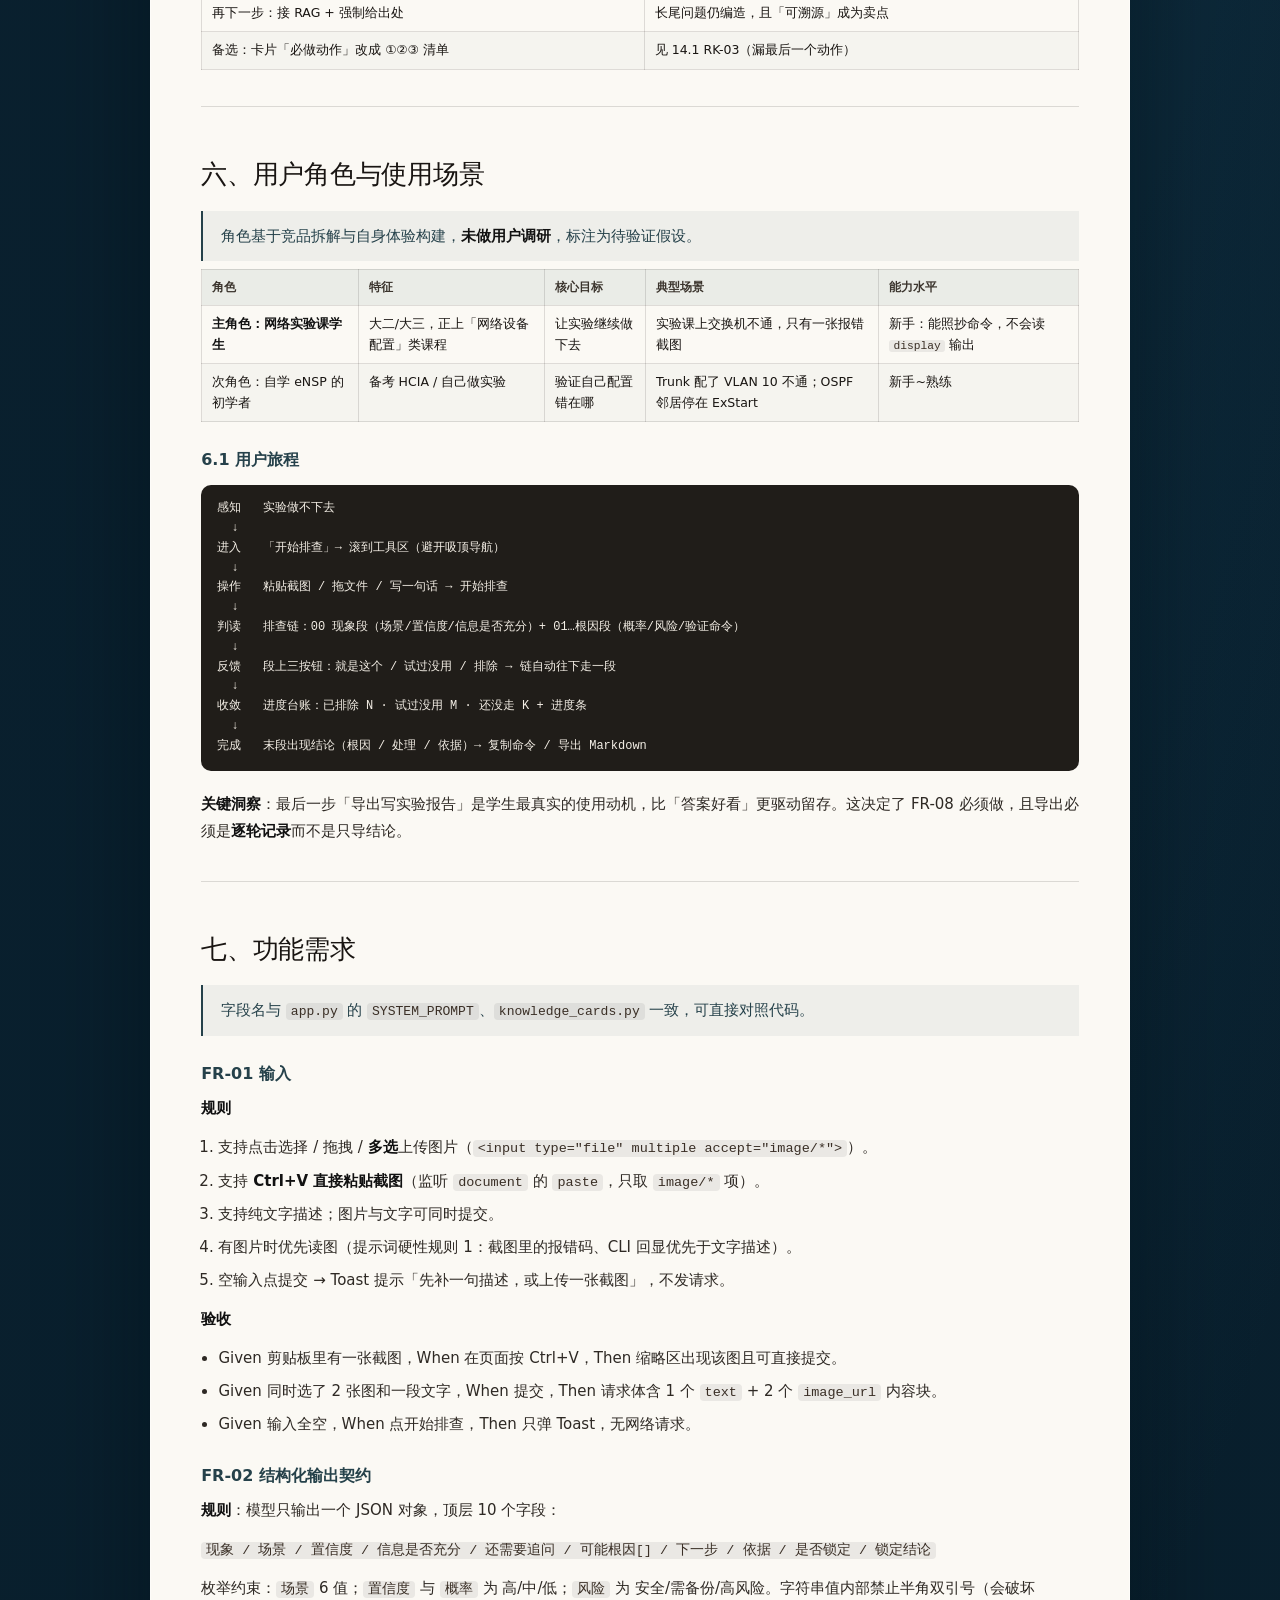
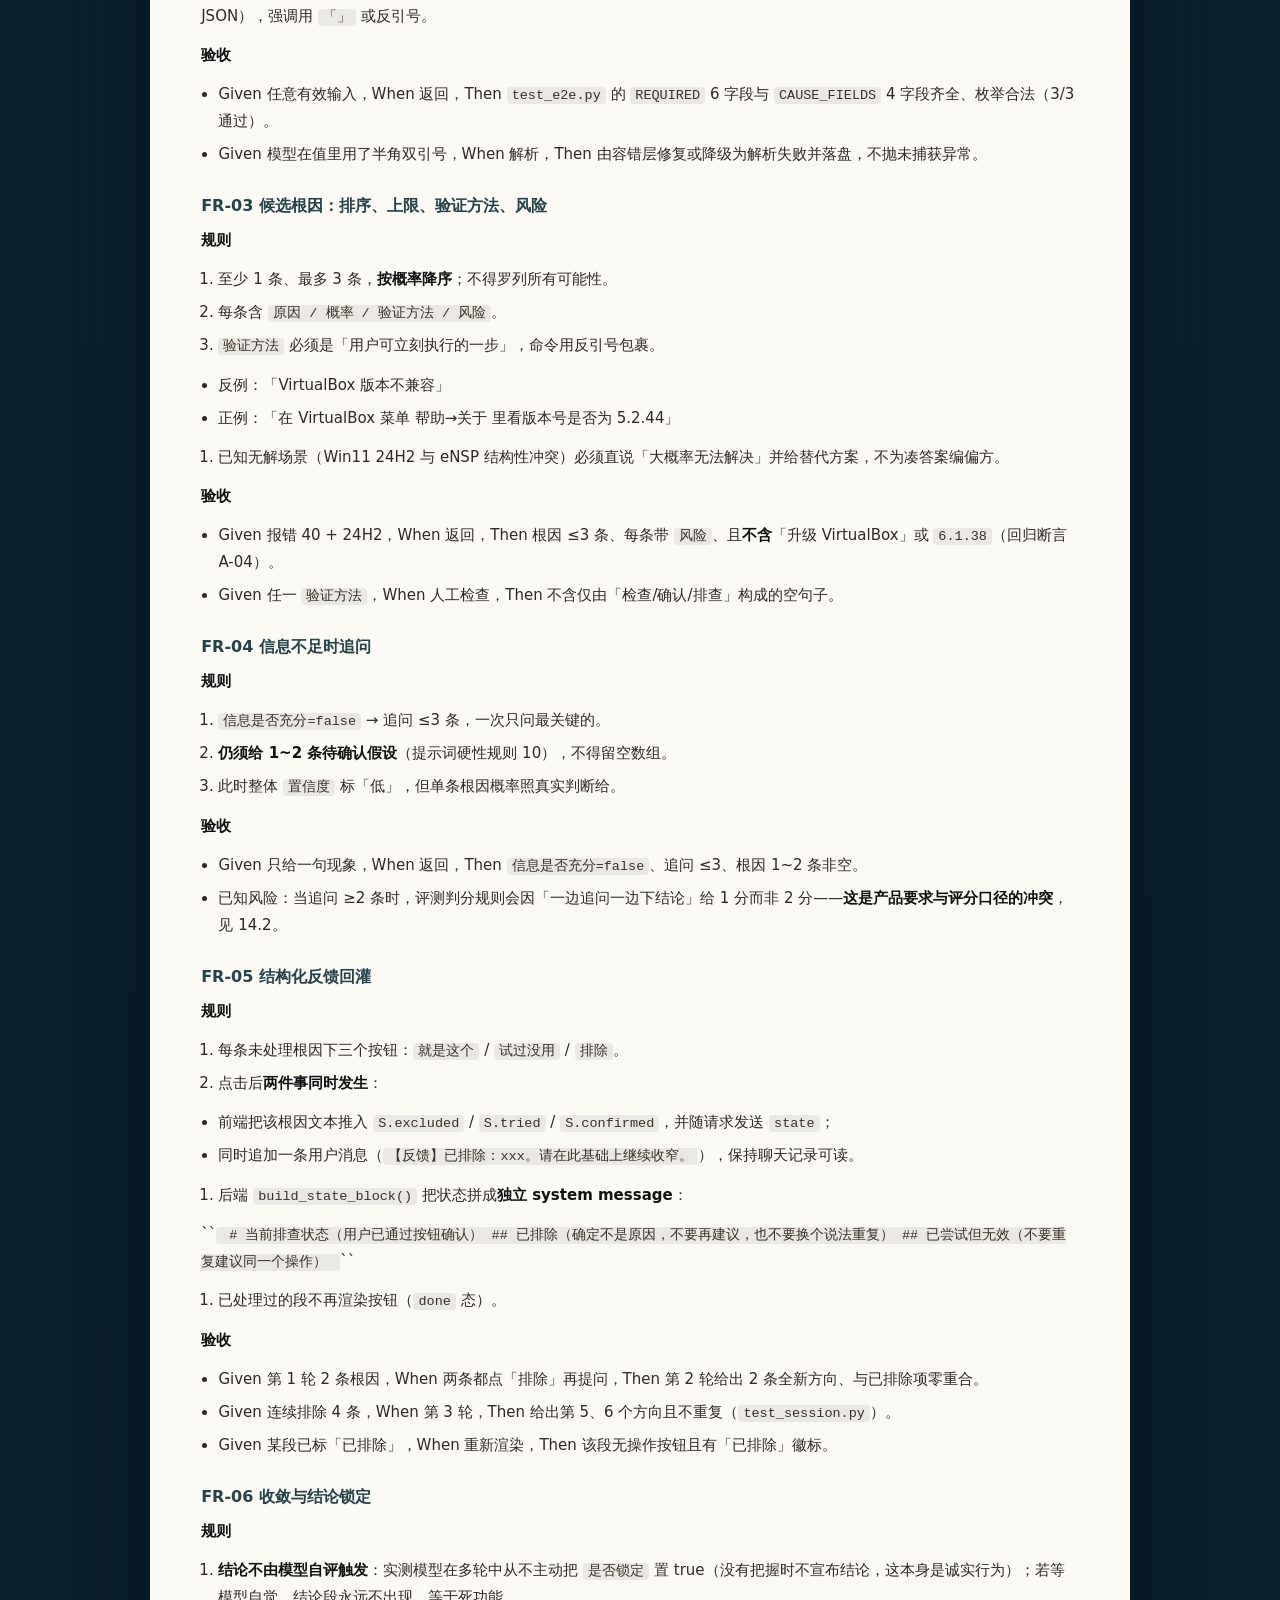
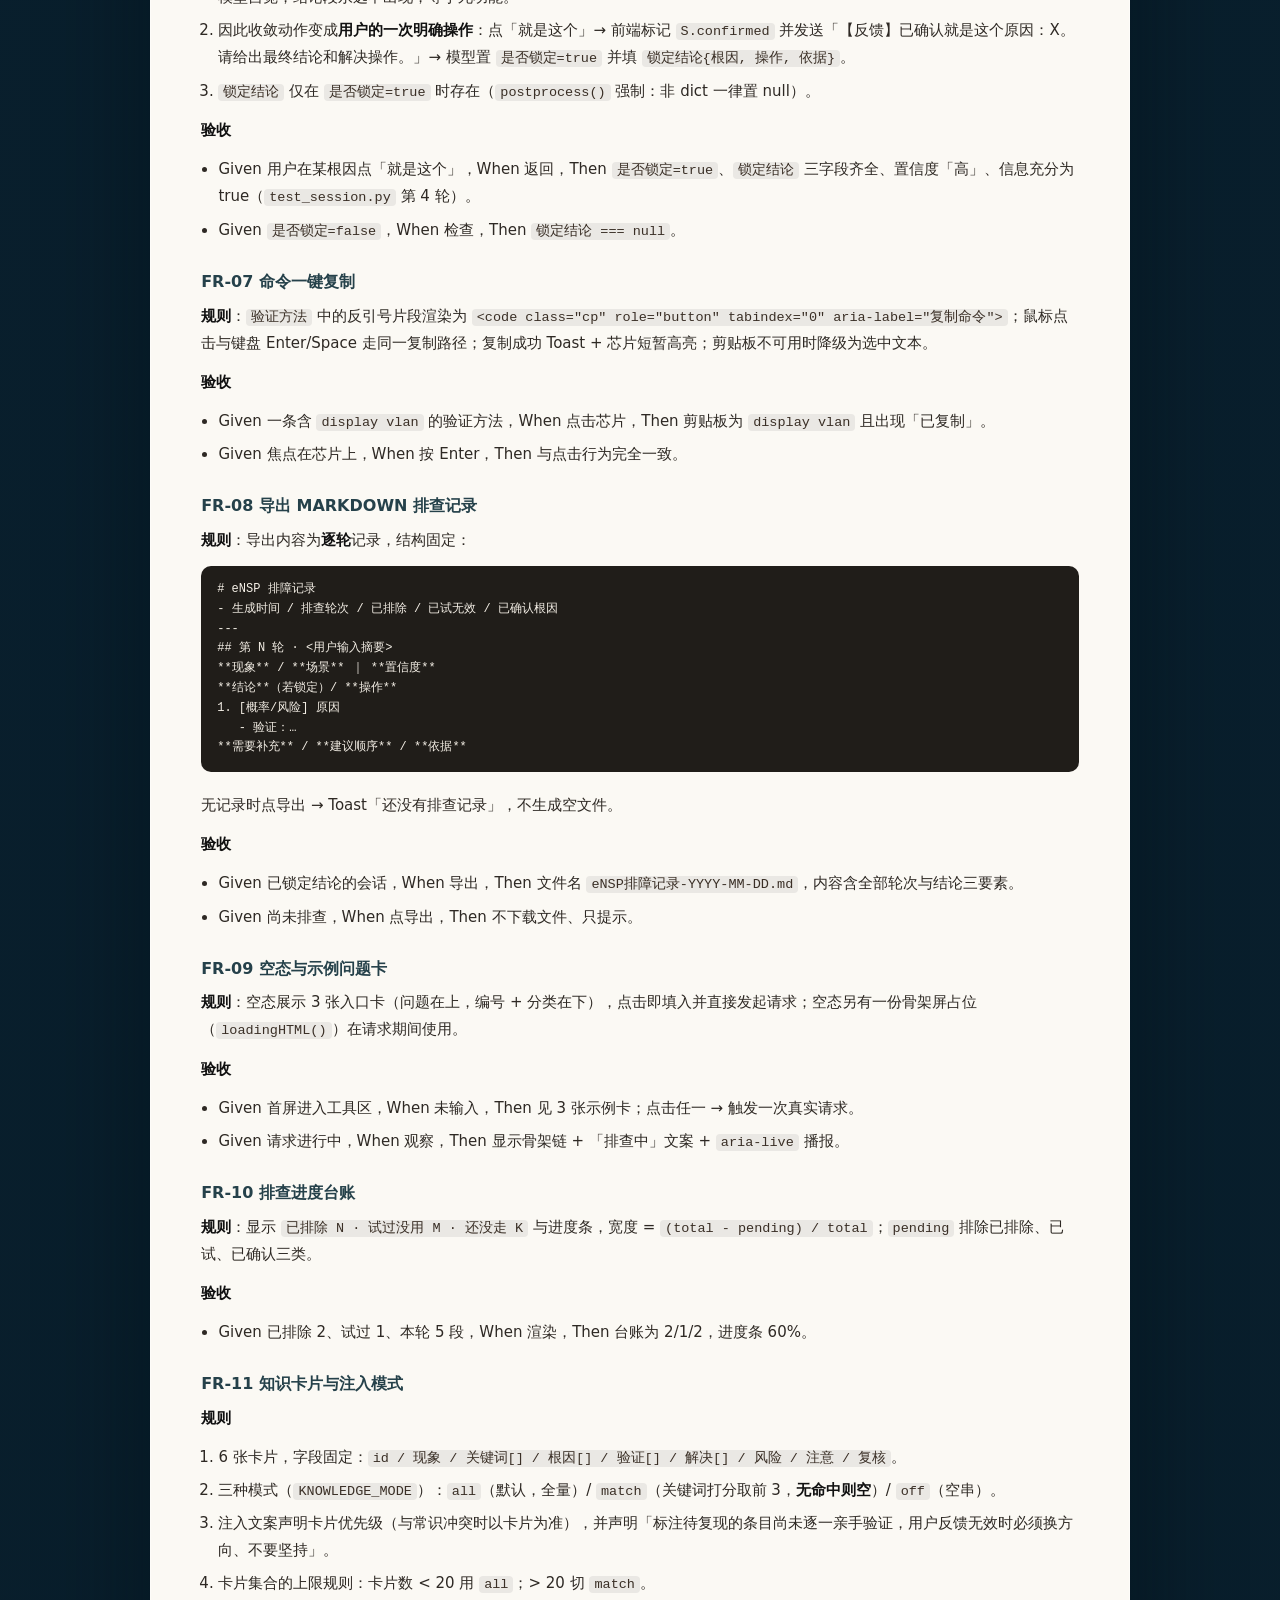
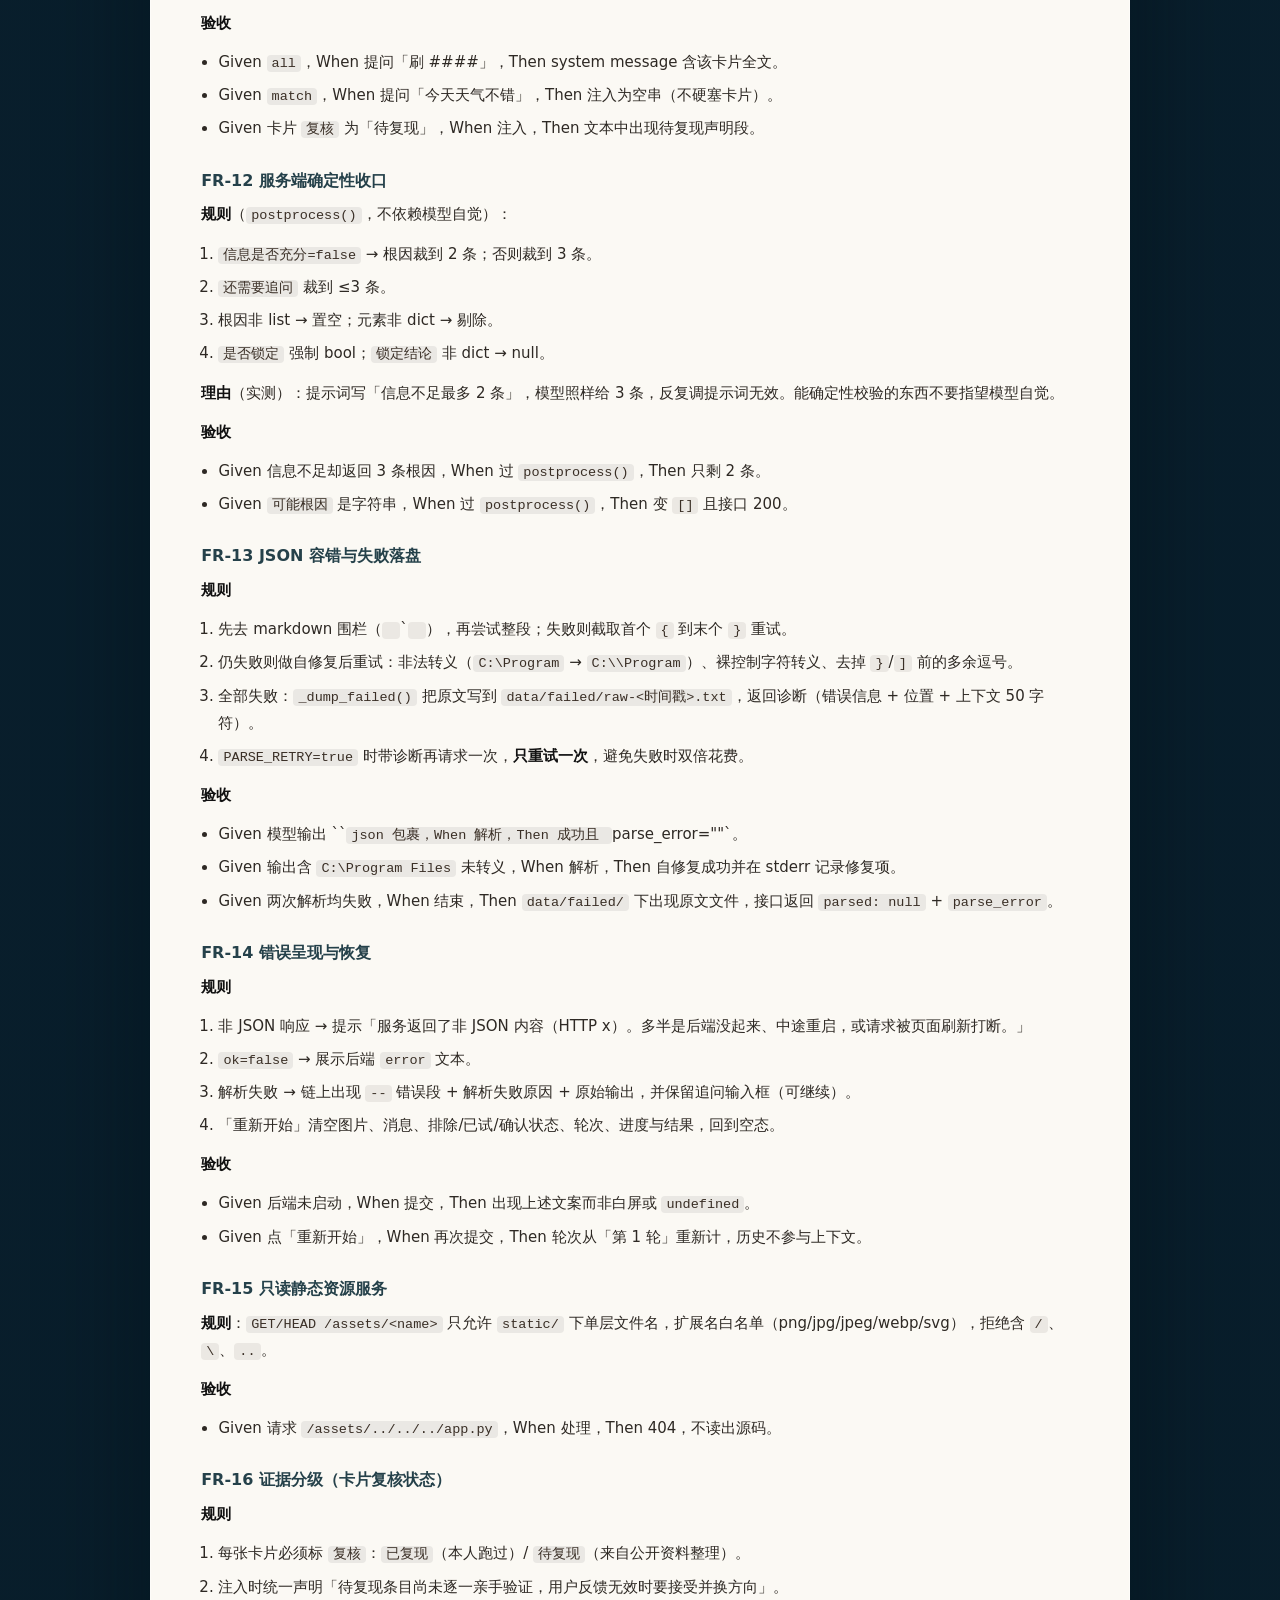
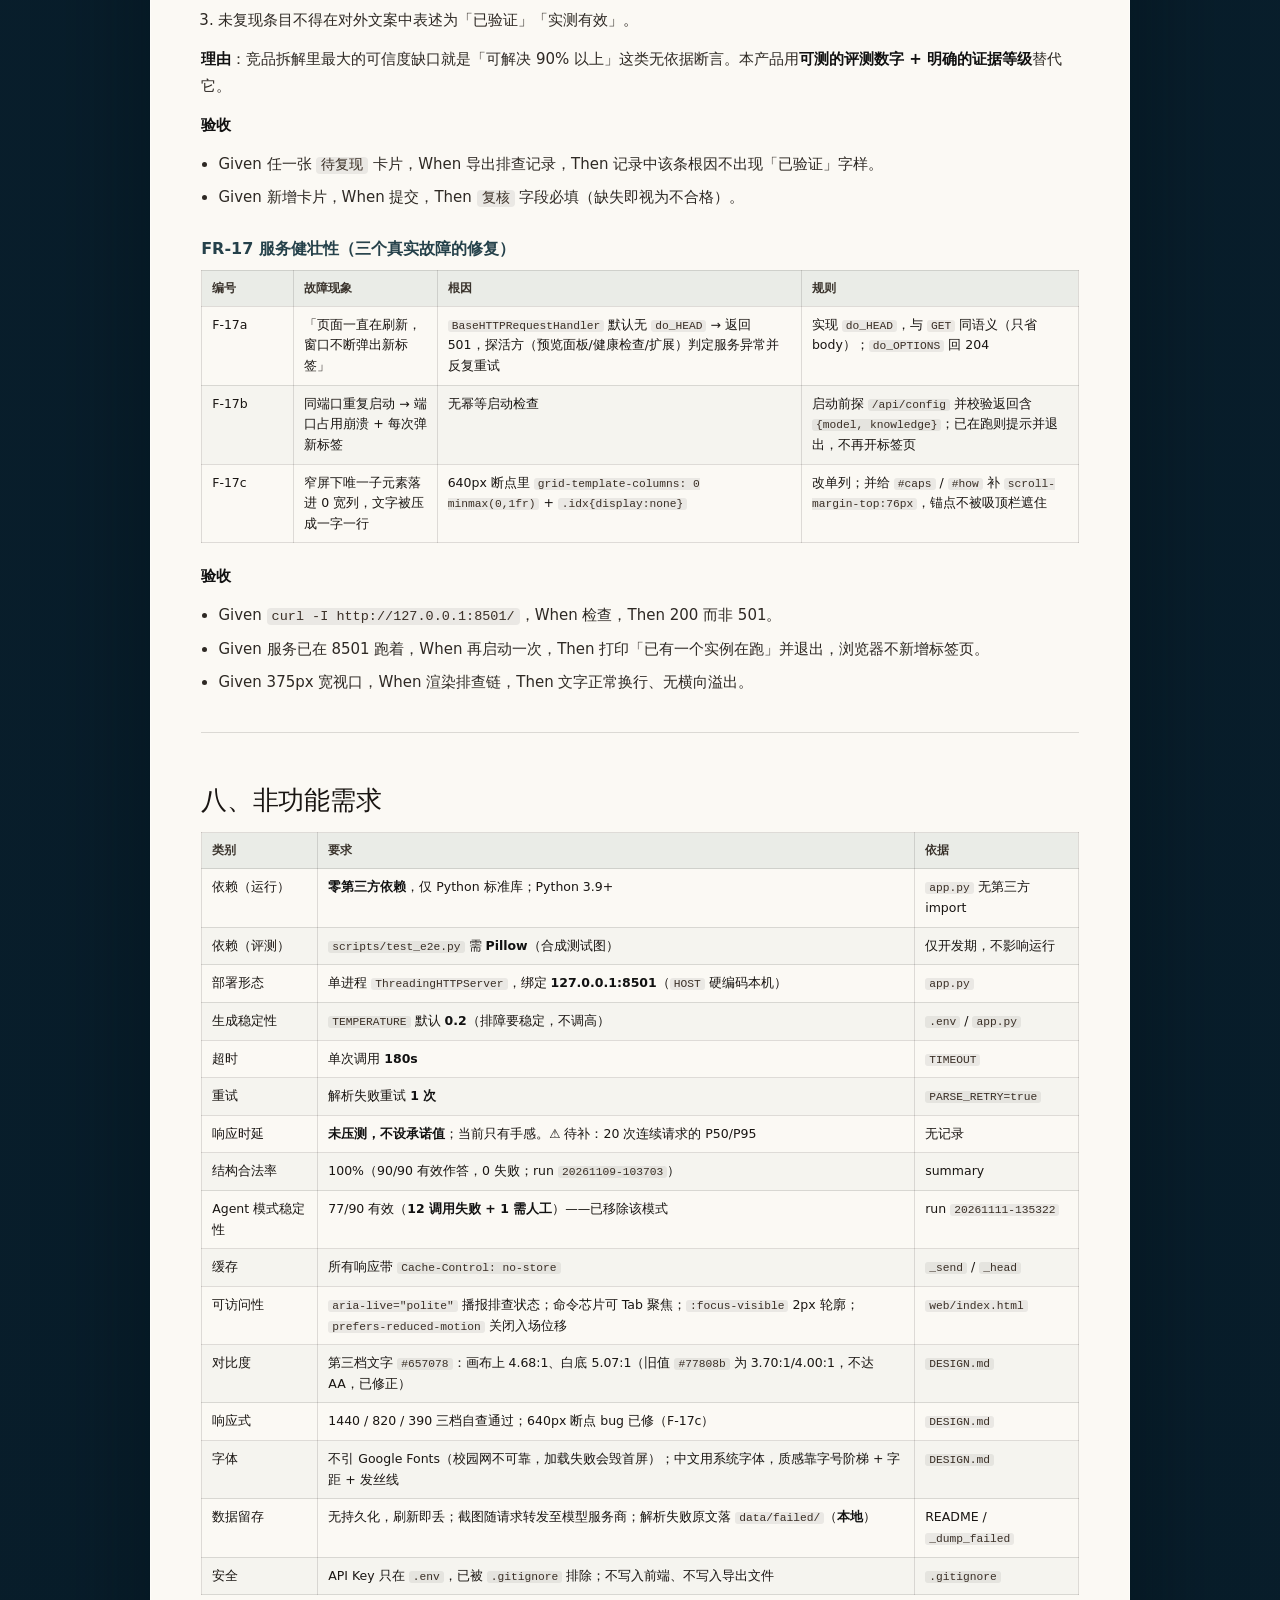
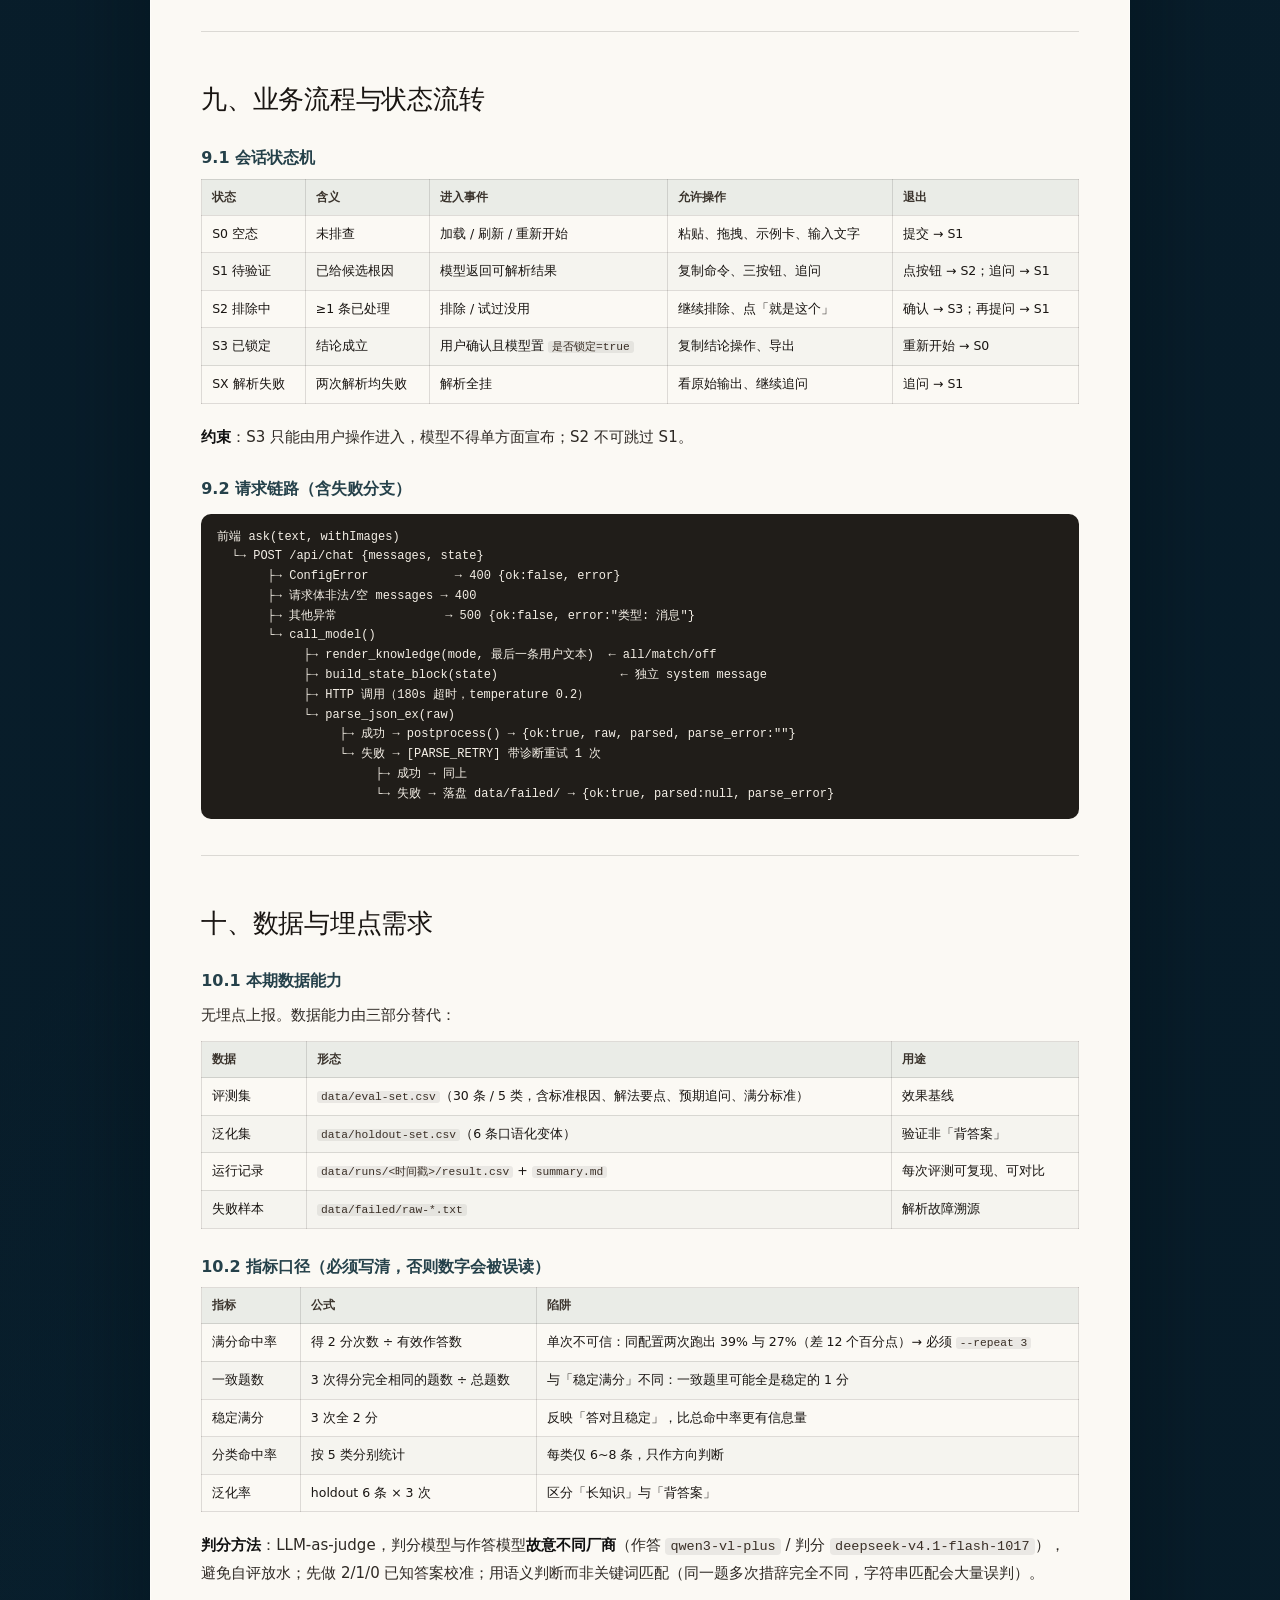
==== commit d83a3799: "replace PRD pages with full v2.0 / v2.1 documents" ====
--- a/prd-ensp.html
+++ b/prd-ensp.html
@@ -3,11 +3,11 @@
 <head>
 <meta charset="utf-8">
 <meta name="viewport" content="width=device-width, initial-scale=1">
-<title>eNSP 排障助手 · PRD（脱敏版）· 王雁鹏</title>
-<meta name="description" content="eNSP 排障助手的产品需求文档（脱敏版）：背景、目标与非目标、核心流程、风险分级规则、验收标准与评测口径。">
+<title>eNSP 排障助手 · PRD v2.0 · 王雁鹏</title>
+<meta name="description" content="eNSP 排障助手的完整 PRD v2.0：背景与目标、方案选型、17 条功能需求、状态机、指标口径、风险登记与评测台账。">
 <meta property="og:type" content="article">
-<meta property="og:title" content="eNSP 排障助手 · PRD（脱敏版）">
-<meta property="og:description" content="一份写给执行者的 PRD：目标与非目标、核心流程、状态机、风险分级、验收标准与评测口径。">
+<meta property="og:title" content="eNSP 排障助手 · PRD v2.0">
+<meta property="og:description" content="eNSP 排障助手的完整 PRD v2.0：背景与目标、方案选型、17 条功能需求、状态机、指标口径、风险登记与评测台账。">
 <meta property="og:image" content="assets/og.jpg">
 <meta name="theme-color" content="#0a2231">
 <link rel="icon" href="data:image/svg+xml,<svg xmlns='http://www.w3.org/2000/svg' viewBox='0 0 32 32'><rect width='32' height='32' rx='8' fill='%2325414A'/><circle cx='16' cy='16' r='6' fill='none' stroke='%23DCEFEA' stroke-width='1.5'/></svg>">
@@ -21,120 +21,407 @@
   <div class="topbar-inner glass glass-nav">
     <a class="brand" href="index.html">WANG YANPENG</a>
     <nav aria-label="主要导航">
-      <a href="project-ensp.html">← 返回案例</a>
       <a href="index.html#projects">全部案例</a>
+      <a href="#top">回到顶部</a>
     </nav>
     <a class="btn btn-glass" href="mailto:2748916664@qq.com">联系我 <span class="arw">↗</span></a>
   </div>
 </header>
 
-<main class="doc-wrap">
-  <article class="doc">
-
-    <header class="doc-head">
-      <p class="doc-kicker">PRODUCT REQUIREMENTS DOCUMENT · 脱敏版</p>
-      <h1>eNSP 排障助手</h1>
-      <p class="doc-sub">面向网络实验课学生的多模态排障助手 —— 从“现象”定位到“根因”，每条根因给一条可以直接粘进 CLI 的验证命令。</p>
-      <dl class="doc-meta">
-        <div><dt>版本</dt><dd>v0.2</dd></div>
-        <div><dt>时间</dt><dd>2026.10—11</dd></div>
-        <div><dt>作者</dt><dd>王雁鹏（产品设计 + 独立开发）</dd></div>
-        <div><dt>状态</dt><dd>已实现 · 已评测 · 本地 demo</dd></div>
-      </dl>
-    </header>
-
-    <section>
-      <h2>1. 背景与问题</h2>
-      <p>网络实验课的学生在 eNSP 里配不通时，缺的不是资料，而是“先试哪个、哪个有风险”。</p>
-      <p>我拆了两份主流的 eNSP 资料，<strong>约 90% 的篇幅在讲安装和汉化</strong>；真正卡住人的配置故障（Trunk 不通、OSPF 邻居起不来）几乎空白。而通用大模型给的答案是“步骤罗列”——不知道先试哪个，也不知道哪些操作有风险。</p>
-      <p class="doc-quote">问题定义：把“资料不够”改成“缺少按现象排序、带风险等级的验证路径”。</p>
-    </section>
-
-    <section>
-      <h2>2. 目标与非目标</h2>
-      <div class="doc-cols">
-        <div>
-          <h3>目标</h3>
-          <ul>
-            <li>贴一张报错截图、或写一句话现象，给出按概率排序的候选根因。</li>
-            <li>每条根因配一条<strong>可直接执行的验证命令</strong>与<strong>风险等级</strong>。</li>
-            <li>信息不足时先追问缺失信息，而不是硬给一个答案。</li>
-            <li>把“已排除 / 已试无效”变成结构化记录，逐段收敛。</li>
-          </ul>
-        </div>
-        <div>
-          <h3>非目标</h3>
-          <ul>
-            <li>不做“知识库问答”，不做资料汇总。</li>
-            <li>不自动修改用户配置，不替代动手。</li>
-            <li>不承诺“唯一正确答案”。</li>
-            <li>不替代实验课与老师。</li>
-          </ul>
-        </div>
-      </div>
-    </section>
-
-    <section>
-      <h2>3. 用户与场景</h2>
-      <table class="doc-table">
-        <tr><th>用户</th><td>网络实验课学生 / 自学 eNSP 的初学者</td></tr>
-        <tr><th>场景</th><td>实验课或自学时交换机不通，手上只有一张报错截图，或一句“Trunk 都配了，VLAN 10 还是不通”</td></tr>
-        <tr><th>环境</th><td>本地演示版：Python 单文件服务 + 多模态模型（qwen3-vl-plus），不依赖云端账号</td></tr>
-      </table>
-    </section>
-
-    <section>
-      <h2>4. 核心流程</h2>
-      <ol class="doc-flow">
-        <li><strong>输入</strong> 报错截图 / CLI 回显 / 一句话现象。</li>
-        <li><strong>现象识别</strong> 标注场景（安装 / 配置 / 协议）、置信度、信息是否充足。</li>
-        <li><strong>候选根因</strong> 按概率从高到低排列，每条带风险等级与验证命令。</li>
-        <li><strong>用户反馈</strong> 「就是它」/「试过没用」/「排除」，链往下走一段。</li>
-        <li><strong>收敛</strong> 排除记录结构化回灌，直到定位或给出结论。</li>
-      </ol>
-      <p class="doc-note">关键设计：排除是“一段一段走”，不是“一次给全”。每次只让用户做一件事，做完再给下一段。</p>
-    </section>
-
-    <section>
-      <h2>5. 关键规则</h2>
-      <table class="doc-table">
-        <tr><th>风险分级</th><td>安全 / 需备份 / 高风险 —— 每条根因必须标注，竞品把「改 BIOS」与「删注册表」平级罗列是反例</td></tr>
-        <tr><th>信息不足</th><td>先问缺的那几句（哪个接口配了 Trunk、两台是否都建了 VLAN），不给结论</td></tr>
-        <tr><th>排除记录</th><td>写成结构化清单回灌模型，不依赖聊天历史；实测连排 4 条后仍能换出新方向</td></tr>
-        <tr><th>领域事实</th><td>如 eNSP 只认 VirtualBox 5.2.x —— 用知识卡注入 + 回归断言，不指望提示词消除幻觉</td></tr>
-      </table>
-    </section>
-
-    <section>
-      <h2>6. 验收标准</h2>
-      <ul class="doc-check">
-        <li>每条根因必须给出可粘贴执行的 CLI 验证命令，不接受“去检查一下配置”这类空话。</li>
-        <li>现象识别必须同时给出置信度与信息完整性判断。</li>
-        <li>连续排除 4 条后仍能给出新方向（作为回归用例保留）。</li>
-        <li>补 6 张知识卡后，「现象描述」类满分率从 0% 提升到 78%，整体 31% → 50%。</li>
-      </ul>
-    </section>
-
-    <section>
-      <h2>7. 评测口径</h2>
-      <p>30 条评测集 × 5 类（含「信息不足」「误导陷阱」）× 3 次重复 = <strong>90 次作答</strong>。判分故意换厂商，先用 2/1/0 已知答案校准，再以语义判断替代关键词匹配。</p>
-      <p class="doc-note">每类只有 6 条，样本小，结论只作为方向判断，不作为效果承诺。</p>
-    </section>
-
-    <section>
-      <h2>8. 边界与公开说明</h2>
-      <ul class="doc-check">
-        <li>当前是本地 demo v0.2，不是生产系统。</li>
-        <li>公开版不含真实设备、账号与报错截图，示例数据均为合成。</li>
-        <li>不提供自动修复，所有改动由用户确认后自行执行。</li>
-      </ul>
-    </section>
-
+<main class="doc-wrap" id="top">
+  <article class="doc doc--long">
+    <p class="doc-kicker">PRODUCT REQUIREMENTS DOCUMENT · v2.0 · 脱敏版</p>
+    <h1 class="doc-h1">PRD · eNSP 排障助手</h1>
+<nav class="doc-toc" aria-label="目录"><p class="doc-toc-title">目录</p><ol><li class="lvl2"><a href="#h1">一、文档信息</a></li><li class="lvl3"><a href="#h2">1.1 变更记录</a></li><li class="lvl3"><a href="#h3">1.2 评审记录</a></li><li class="lvl2"><a href="#h4">二、背景与目标</a></li><li class="lvl3"><a href="#h5">2.1 背景</a></li><li class="lvl3"><a href="#h6">2.2 问题定义</a></li><li class="lvl3"><a href="#h7">2.3 目标与实测对照</a></li><li class="lvl3"><a href="#h8">2.4 明确不做（Non-goals）</a></li><li class="lvl2"><a href="#h9">三、名词与术语</a></li><li class="lvl2"><a href="#h10">四、需求范围</a></li><li class="lvl3"><a href="#h11">4.1 本期包含</a></li><li class="lvl3"><a href="#h12">4.2 本期不包含</a></li><li class="lvl3"><a href="#h13">4.3 范围声明</a></li><li class="lvl2"><a href="#h14">五、方案对比与选型说明</a></li><li class="lvl3"><a href="#h15">5.1 三种推理路径（已用同一套 30 条评测集做过 A/B）</a></li><li class="lvl3"><a href="#h16">5.2 知识注入模式对比</a></li><li class="lvl3"><a href="#h17">5.3 输出层方案</a></li><li class="lvl3"><a href="#h18">5.4 演进路径</a></li><li class="lvl2"><a href="#h19">六、用户角色与使用场景</a></li><li class="lvl3"><a href="#h20">6.1 用户旅程</a></li><li class="lvl2"><a href="#h21">七、功能需求</a></li><li class="lvl3"><a href="#h22">FR-01 输入</a></li><li class="lvl3"><a href="#h23">FR-02 结构化输出契约</a></li><li class="lvl3"><a href="#h24">FR-03 候选根因：排序、上限、验证方法、风险</a></li><li class="lvl3"><a href="#h25">FR-04 信息不足时追问</a></li><li class="lvl3"><a href="#h26">FR-05 结构化反馈回灌</a></li><li class="lvl3"><a href="#h27">FR-06 收敛与结论锁定</a></li><li class="lvl3"><a href="#h28">FR-07 命令一键复制</a></li><li class="lvl3"><a href="#h29">FR-08 导出 Markdown 排查记录</a></li><li class="lvl3"><a href="#h30">FR-09 空态与示例问题卡</a></li><li class="lvl3"><a href="#h31">FR-10 排查进度台账</a></li><li class="lvl3"><a href="#h32">FR-11 知识卡片与注入模式</a></li><li class="lvl3"><a href="#h33">FR-12 服务端确定性收口</a></li><li class="lvl3"><a href="#h34">FR-13 JSON 容错与失败落盘</a></li><li class="lvl3"><a href="#h35">FR-14 错误呈现与恢复</a></li><li class="lvl3"><a href="#h36">FR-15 只读静态资源服务</a></li><li class="lvl3"><a href="#h37">FR-16 证据分级（卡片复核状态）</a></li><li class="lvl3"><a href="#h38">FR-17 服务健壮性（三个真实故障的修复）</a></li><li class="lvl2"><a href="#h39">八、非功能需求</a></li><li class="lvl2"><a href="#h40">九、业务流程与状态流转</a></li><li class="lvl3"><a href="#h41">9.1 会话状态机</a></li><li class="lvl3"><a href="#h42">9.2 请求链路（含失败分支）</a></li><li class="lvl2"><a href="#h43">十、数据与埋点需求</a></li><li class="lvl3"><a href="#h44">10.1 本期数据能力</a></li><li class="lvl3"><a href="#h45">10.2 指标口径（必须写清，否则数字会被误读）</a></li><li class="lvl3"><a href="#h46">10.3 v2 埋点建议（待实施）</a></li><li class="lvl2"><a href="#h47">十一、权限与安全要求</a></li><li class="lvl2"><a href="#h48">十二、异常处理清单</a></li><li class="lvl2"><a href="#h49">十三、上线计划、依赖与上线后验证</a></li><li class="lvl3"><a href="#h50">13.1 依赖就绪度</a></li><li class="lvl3"><a href="#h51">13.2 演示路径</a></li><li class="lvl3"><a href="#h52">13.3 上线后验证（= 每次改动的回归）</a></li><li class="lvl3"><a href="#h53">13.4 后续版本规划</a></li><li class="lvl2"><a href="#h54">十四、风险与遗留问题</a></li><li class="lvl3"><a href="#h55">14.1 风险登记册（概率 × 影响，各 1–5）</a></li><li class="lvl3"><a href="#h56">14.2 一处必须裁决的口径冲突（本版新增）</a></li><li class="lvl3"><a href="#h57">14.3 遗留问题</a></li><li class="lvl2"><a href="#h58">十五、附录</a></li><li class="lvl3"><a href="#h59">15.1 评测运行台账（全部可回溯）</a></li><li class="lvl3"><a href="#h60">15.2 需求追踪矩阵（RTM）</a></li><li class="lvl3"><a href="#h61">15.3 AI 功能专项（六模块）</a></li><li class="lvl3"><a href="#h62">15.4 文档与数据不一致清单（本版核对出来的）</a></li><li class="lvl3"><a href="#h63">15.5 关键数值索引</a></li></ol></nav>
+    <div class="doc-body">
+<div class="doc-md-scroll"><table class="doc-md-table"><thead><tr><th>项</th><th>内容</th></tr></thead><tbody><tr><td>产品名</td><td>eNSP 排障助手（eNSP Troubleshooting Assistant）</td></tr><tr><td>文档版本</td><td><strong>v2.0</strong>（替代 v1.0；对应产品 demo v0.2 已实现版本）</td></tr><tr><td>产品状态</td><td>本地 Demo 已跑通 · 已评测 · 未上线</td></tr><tr><td>作者</td><td>王雁鹏（产品设计 + 独立开发）</td></tr><tr><td>日期</td><td>2026-11-18</td></tr><tr><td>依据</td><td><code>app.py</code>、<code>knowledge_cards.py</code>、<code>web/index.html</code>、<code>knowledge_cards.py</code>、<code>scripts/*.py</code>、<code>data/runs/*/summary.md</code>、<code>docs/竞品拆解.md</code>、<code>DESIGN.md</code></td></tr></tbody></table></div>
+<blockquote class="doc-quote"><strong>本版与 v1.0 的差别</strong>：全部效果数字改为按 <code>data/runs/&lt;时间戳&gt;/summary.md</code> 逐份核对后的实测值；补上 v1.0 未覆盖的六类实现细节（JSON 容错、HEAD 处理、端口去重、卡片复核状态、Agent 调用失败率、评分口径冲突）。发现两处「文档写的」与「run 记录里写的」不一致，已在 15.4 单列，不做粉饰。</blockquote>
+<hr class="doc-hr">
+<h2 id="h1">一、文档信息</h2>
+<h3 id="h2">1.1 变更记录</h3>
+<div class="doc-md-scroll"><table class="doc-md-table"><thead><tr><th>版本</th><th>日期</th><th>变更</th></tr></thead><tbody><tr><td>v1.0</td><td>2026-11-18</td><td>首版：按 README 叙述整理需求</td></tr><tr><td><strong>v2.0</strong></td><td>2026-11-18</td><td>数字全部回溯到 run 记录；新增 FR-16（证据分级）、FR-17（服务健壮性）；新增 14.2「评分口径与产品要求冲突」；新增 15.4「文档与数据不一致清单」；明确 Agent 方案的真实成本（12 次调用失败）</td></tr></tbody></table></div>
+<h3 id="h3">1.2 评审记录</h3>
+<div class="doc-md-scroll"><table class="doc-md-table"><thead><tr><th>轮次</th><th>结论</th><th>遗留项</th></tr></thead><tbody><tr><td>—</td><td>未评审（个人项目）</td><td>用户规模、真实截图评测、评分口径裁决三项待定</td></tr></tbody></table></div>
+<hr class="doc-hr">
+<h2 id="h4">二、背景与目标</h2>
+<h3 id="h5">2.1 背景</h3>
+<p>学生卡在 eNSP 里时，真实动作是<strong>截图 → 发群里问人</strong>，不是去搜文档。现有资料与这个动作对不上，三条原因均有实测依据（<code>docs/竞品拆解.md</code>，2026-11-08，样本为两个公开 eNSP 内容站）：</p>
+<div class="doc-md-scroll"><table class="doc-md-table"><thead><tr><th>现状问题</th><th>证据</th></tr></thead><tbody><tr><td><strong>覆盖失衡</strong></td><td>约 90% 篇幅讲安装/启动；配置类故障（Trunk 不通、OSPF 邻居起不来）只有一张 7 行表格</td></tr><tr><td><strong>不排序</strong></td><td>样本 B「40 错误」一节给 9 种关闭 Hyper-V 的方法 + 6 个排查步骤，全部并列</td></tr><tr><td><strong>不分风险</strong></td><td>改 BIOS、关 Windows 功能、改注册表、删注册表项、降级系统被平级罗列</td></tr></tbody></table></div>
+<p>通用大模型的输出同样是「步骤罗列」——不知道先试哪个、哪个有风险。</p>
+<h3 id="h6">2.2 问题定义</h3>
+<blockquote class="doc-quote"><strong>问题不是「资料不够」，而是缺少一条按现象排序、按风险分级、信息不足时会反问的验证路径。</strong></blockquote>
+<p>这条改写决定了后面所有取舍：不做「知识库问答」，做「一次排障会话」。</p>
+<h3 id="h7">2.3 目标与实测对照</h3>
+<div class="doc-md-scroll"><table class="doc-md-table"><thead><tr><th>P</th><th>目标</th><th>口径</th><th>实测</th><th>达成</th></tr></thead><tbody><tr><td>P0</td><td>输入现象 → 输出<strong>按概率排序</strong>的候选根因</td><td>满分命中率（0/1/2 语义判分）</td><td>45/90 = <strong>50%</strong></td><td>✅</td></tr><tr><td>P0</td><td>每条根因给<strong>可立即执行</strong>的验证方法</td><td>结构断言 + <code>test_e2e.py</code></td><td>3/3 通过</td><td>✅</td></tr><tr><td>P1</td><td>信息不足时<strong>主动追问</strong></td><td>「信息不足」类满分率</td><td>9/18 = 50%</td><td>⚠️ 见 14.2（口径冲突）</td></tr><tr><td>P1</td><td>排除记录结构化回灌，连续排除后仍换方向</td><td><code>test_session.py</code></td><td>连排 4 条后给第 5、6 个方向</td><td>✅</td></tr><tr><td>P2</td><td>每条根因标注<strong>风险等级</strong></td><td>字段必填 + 枚举校验</td><td><code>postprocess()</code> 保证</td><td>✅</td></tr><tr><td>P2</td><td>稳定性：同一题三次结果一致</td><td>得分完全一致题数</td><td>15/30 = <strong>50%</strong></td><td>❌ 低于加卡片前的 19/30</td></tr></tbody></table></div>
+<blockquote class="doc-quote">P2 的稳定性是<strong>未达成</strong>的。v1.0 只写了「稳定满分从 5 升到 9」，没写「一致题数从 19 掉到 15」——后者才是用户能感知的（同一句话问两遍给不同答案）。详见 14.1 RK-04。</blockquote>
+<h3 id="h8">2.4 明确不做（Non-goals）</h3>
+<div class="doc-md-scroll"><table class="doc-md-table"><thead><tr><th>不做</th><th>理由</th></tr></thead><tbody><tr><td>用户登录 / 历史记录</td><td>要存储与部署；会让 Demo 从「能跑」变成「要部署」</td></tr><tr><td>第二个知识问答页面</td><td>没有独立场景，会稀释定位</td></tr><tr><td>自动修改配置 / 自动下发命令</td><td>定位是「让人能确认」，不是「替人动手」</td></tr><tr><td>语音输入、多语言</td><td>与核心问题无关</td></tr><tr><td>自动解析拓扑生成配置</td><td>两天做不完，且会把定位从「排障」拉向「教学」</td></tr><tr><td>社区 / 分享 / 积分</td><td>冷启动问题，连 20 个用户都还没有</td></tr><tr><td><strong>Agent 化 / 工具调用</strong></td><td>已实现并 A/B 验证后<strong>移除</strong>，见 5.1</td></tr></tbody></table></div>
+<hr class="doc-hr">
+<h2 id="h9">三、名词与术语</h2>
+<div class="doc-md-scroll"><table class="doc-md-table"><thead><tr><th>术语</th><th>定义</th><th>代码/字段</th></tr></thead><tbody><tr><td>现象</td><td>从截图与文字识别出的一句话故障概括</td><td><code>现象</code></td></tr><tr><td>场景</td><td>六类枚举：安装 / 启动设备 / 配置 / 抓包 / 保存拓扑 / 其他</td><td><code>场景</code></td></tr><tr><td>候选根因</td><td>按概率降序的原因；<strong>最多 3 条，信息不足时最多 2 条</strong></td><td><code>可能根因[]</code></td></tr><tr><td>验证方法</td><td>可立刻执行的一步；命令以反引号包裹 → 前端渲染为可复制芯片</td><td><code>可能根因[].验证方法</code></td></tr><tr><td>风险</td><td>三档：安全 / 需备份 / 高风险</td><td><code>可能根因[].风险</code></td></tr><tr><td>信息是否充分</td><td>布尔；false 时置信度必须为「低」，且仍须给 1~2 条待确认假设</td><td><code>信息是否充分</code></td></tr><tr><td>排除 / 已试无效</td><td>用户点按钮确认的结构化状态，走后端 <code>build_state_block()</code> 拼成<strong>独立 system message</strong></td><td><code>state.excluded</code> / <code>state.tried</code></td></tr><tr><td>锁定</td><td>结论成立；由用户点「就是这个」触发</td><td><code>是否锁定</code> / <code>锁定结论</code></td></tr><tr><td>一轮（hop）</td><td>前端排查链上的一段；<code>00</code> 是现象段，<code>01…</code> 是根因段，末段可能是结论段</td><td><code>web/index.html</code> <code>render()</code></td></tr><tr><td>满分命中率</td><td>单次作答得 2 分 ÷ 有效作答数</td><td><code>scripts/run_eval.py</code></td></tr><tr><td>一致题数</td><td>同一题 3 次重复得分完全相同的题数</td><td><code>summary.md</code> 稳定性段</td></tr><tr><td>复核状态</td><td>知识卡片的证据等级：<code>已复现</code> / <code>待复现</code></td><td><code>knowledge_cards.py</code> <code>复核</code></td></tr></tbody></table></div>
+<hr class="doc-hr">
+<h2 id="h10">四、需求范围</h2>
+<h3 id="h11">4.1 本期包含</h3>
+<ol>
+<li>单页站点：首屏 → 能力三栏 → 怎么工作（含拓扑示意）→ 工具区（立案 + 排查链）→ 页脚。</li>
+<li>输入：拖拽 / 多选上传、<strong>Ctrl+V 直接粘贴截图</strong>、文字描述、轮次计数。</li>
+<li>结构化输出：固定 JSON → 排查链渲染（编号轨 + 节点状态 + 状态徽标）。</li>
+<li>三按钮结构化反馈 → 状态回灌 → 逐段收敛 → 结论段。</li>
+<li>命令一键复制（鼠标与键盘 Enter/Space 同路径）。</li>
+<li>导出 Markdown 排查记录（逐轮、含排除/已试/已确认）。</li>
+<li>6 张知识卡片 × 三种注入模式（<code>all</code> / <code>match</code> / <code>off</code>）。</li>
+<li>服务端确定性收口：<code>postprocess()</code> + JSON 容错解析 + 失败原文落盘。</li>
+<li>评测与回归四件套：<code>test_e2e.py</code>、<code>test_session.py</code>、<code>test_adversarial.py</code>、<code>run_eval.py</code>。</li>
+</ol>
+<h3 id="h12">4.2 本期不包含</h3>
+<ul>
+<li>账号体系、数据持久化、公网部署、埋点上报。</li>
+<li>RAG / 向量检索（v1.0 候选）。</li>
+<li>真实用户日志与真实报错截图评测集（<strong>当前用文字描述代替截图</strong>，所有截图类分数偏乐观）。</li>
+</ul>
+<h3 id="h13">4.3 范围声明</h3>
+<p>交付物是<strong>可演示、可评测的本地工具</strong>，不是生产系统。所有效果结论限定在 30 条人工构造评测集 + 6 条泛化变体上。</p>
+<hr class="doc-hr">
+<h2 id="h14">五、方案对比与选型说明</h2>
+<h3 id="h15">5.1 三种推理路径（已用同一套 30 条评测集做过 A/B）</h3>
+<div class="doc-md-scroll"><table class="doc-md-table"><thead><tr><th>方案</th><th>做法</th><th>实测满分率</th><th>调用成本</th><th>关键副作用</th><th>结论</th></tr></thead><tbody><tr><td><strong>A. 单次前向 + 全量注入卡片</strong>（采用）</td><td>一轮调用，6 张卡片全塞 system message</td><td><strong>45/90 = 50%</strong>（run <code>20261109-103703</code>）</td><td>1×</td><td>—</td><td>采用</td></tr><tr><td>B. Agent + 工具按需检索（ReAct）</td><td>三工具：知识检索 / 拓扑解析 / 版本矩阵，自主循环</td><td>35/77 = <strong>45%</strong>（run <code>20261111-135322</code>）&lt;br&gt;单次跑 12/30 = 40%（run <code>20261111-134835</code>）</td><td><strong>1.77 步 / 次</strong>，工具调用 0.77 次/次</td><td><strong>12 次调用失败 + 1 条需人工</strong>；信息不足类从 50% 掉到 29%</td><td>已移除</td></tr><tr><td>C. 纯提示词（无卡片）</td><td>只靠预训练知识 + 提示词约束</td><td>28/90 = 31%（run <code>20261109-100456</code>）</td><td>1×</td><td>现象描述类 0/18</td><td>基线，弃用</td></tr></tbody></table></div>
+<p><strong>为什么不选 B</strong>（三条理由，都有数据）：</p>
+<ol>
+<li><strong>没有提升</strong>：45% vs 50%，落在置信区间内。</li>
+<li><strong>规模不匹配</strong>：6 张卡片、3 个工具、单轮场景，全量注入远未撑爆上下文，Agent 的可扩展性优势发挥不出来。</li>
+<li><strong>代价是真实的</strong>：Agent 那一轮 3 次重复里 <strong>12 次调用失败、1 条需人工判分</strong>（<code>20261111-135322</code> 报告首行），跑批成本和多步调试成本都上去了；更严重的是模型「更愿意去查、更不愿意追问」，直接损害 P1 目标。</li>
+</ol>
+<p><strong>沉淀为选型规则</strong>：决策空间大到代码写不完时才上 Agent；流程固定、工具 ≤3 个，固定流水线更划算。重新启用 Agent 的前置条件是卡片扩到 30~50 张——那时全量注入会崩，按需检索才有意义。</p>
+<h3 id="h16">5.2 知识注入模式对比</h3>
+<div class="doc-md-scroll"><table class="doc-md-table"><thead><tr><th>模式</th><th>行为</th><th>实测（现象描述 6 条专项）</th><th>决策</th></tr></thead><tbody><tr><td><code>all</code>（默认）</td><td>6 张卡片全量注入</td><td><strong>16/18 = 89%</strong></td><td>卡片 &lt; 20 张时用这个</td></tr><tr><td><code>match</code></td><td>关键词命中打分，取 <strong>score &gt; 0 的前 3 张</strong>；全部未命中则返回空</td><td>14/18 = 78%</td><td>卡片 &gt; 20 张再切</td></tr><tr><td><code>off</code></td><td>不注入</td><td>0/18 = 0%</td><td>仅作对照组</td></tr></tbody></table></div>
+<p><code>match</code> 更差的根因很具体：<strong>关键词没命中就等于没给</strong>（<code>render_knowledge()</code> 在 <code>picked</code> 为空时返回空串）。加卡片后全量 30 条：31% → 50%。</p>
+<h3 id="h17">5.3 输出层方案</h3>
+<div class="doc-md-scroll"><table class="doc-md-table"><thead><tr><th>方案</th><th>问题</th><th>决策</th></tr></thead><tbody><tr><td>自由文本</td><td>无法评测、无法回归、无法结构断言</td><td>否</td></tr><tr><td>固定 JSON</td><td>模型不守格式时整条链路挂</td><td>采用 + 三层容错</td></tr><tr><td><strong>固定 JSON + 服务端收口 + 解析自修复</strong></td><td>多几十行代码，换来「提示词管不住的东西由代码管住」</td><td><strong>采用</strong></td></tr></tbody></table></div>
+<h3 id="h18">5.4 演进路径</h3>
+<div class="doc-md-scroll"><table class="doc-md-table"><thead><tr><th>阶段</th><th>触发条件</th></tr></thead><tbody><tr><td>本期：6 张卡片全量注入</td><td>已实现</td></tr><tr><td>下一步：卡片扩到 20~50 张，切 <code>match</code></td><td>卡片数 &gt; 20</td></tr><tr><td>再下一步：接 RAG + 强制给出处</td><td>长尾问题仍编造，且「可溯源」成为卖点</td></tr><tr><td>备选：卡片「必做动作」改成 ①②③ 清单</td><td>见 14.1 RK-03（漏最后一个动作）</td></tr></tbody></table></div>
+<hr class="doc-hr">
+<h2 id="h19">六、用户角色与使用场景</h2>
+<blockquote class="doc-quote">角色基于竞品拆解与自身体验构建，<strong>未做用户调研</strong>，标注为待验证假设。</blockquote>
+<div class="doc-md-scroll"><table class="doc-md-table"><thead><tr><th>角色</th><th>特征</th><th>核心目标</th><th>典型场景</th><th>能力水平</th></tr></thead><tbody><tr><td><strong>主角色：网络实验课学生</strong></td><td>大二/大三，正上「网络设备配置」类课程</td><td>让实验继续做下去</td><td>实验课上交换机不通，只有一张报错截图</td><td>新手：能照抄命令，不会读 <code>display</code> 输出</td></tr><tr><td>次角色：自学 eNSP 的初学者</td><td>备考 HCIA / 自己做实验</td><td>验证自己配置错在哪</td><td>Trunk 配了 VLAN 10 不通；OSPF 邻居停在 ExStart</td><td>新手~熟练</td></tr></tbody></table></div>
+<h3 id="h20">6.1 用户旅程</h3>
+<pre class="doc-pre"><code>感知   实验做不下去
+  ↓
+进入   「开始排查」→ 滚到工具区（避开吸顶导航）
+  ↓
+操作   粘贴截图 / 拖文件 / 写一句话 → 开始排查
+  ↓
+判读   排查链：00 现象段（场景/置信度/信息是否充分）+ 01…根因段（概率/风险/验证命令）
+  ↓
+反馈   段上三按钮：就是这个 / 试过没用 / 排除 → 链自动往下走一段
+  ↓
+收敛   进度台账：已排除 N · 试过没用 M · 还没走 K + 进度条
+  ↓
+完成   末段出现结论（根因 / 处理 / 依据）→ 复制命令 / 导出 Markdown</code></pre>
+<p><strong>关键洞察</strong>：最后一步「导出写实验报告」是学生最真实的使用动机，比「答案好看」更驱动留存。这决定了 FR-08 必须做，且导出必须是<strong>逐轮记录</strong>而不是只导结论。</p>
+<hr class="doc-hr">
+<h2 id="h21">七、功能需求</h2>
+<blockquote class="doc-quote">字段名与 <code>app.py</code> 的 <code>SYSTEM_PROMPT</code>、<code>knowledge_cards.py</code> 一致，可直接对照代码。</blockquote>
+<h3 id="h22">FR-01 输入</h3>
+<p><strong>规则</strong></p>
+<ol>
+<li>支持点击选择 / 拖拽 / <strong>多选</strong>上传图片（<code>&lt;input type="file" multiple accept="image/*"&gt;</code>）。</li>
+<li>支持 <strong>Ctrl+V 直接粘贴截图</strong>（监听 <code>document</code> 的 <code>paste</code>，只取 <code>image/*</code> 项）。</li>
+<li>支持纯文字描述；图片与文字可同时提交。</li>
+<li>有图片时优先读图（提示词硬性规则 1：截图里的报错码、CLI 回显优先于文字描述）。</li>
+<li>空输入点提交 → Toast 提示「先补一句描述，或上传一张截图」，不发请求。</li>
+</ol>
+<p><strong>验收</strong></p>
+<ul>
+<li>Given 剪贴板里有一张截图，When 在页面按 Ctrl+V，Then 缩略区出现该图且可直接提交。</li>
+<li>Given 同时选了 2 张图和一段文字，When 提交，Then 请求体含 1 个 <code>text</code> + 2 个 <code>image_url</code> 内容块。</li>
+<li>Given 输入全空，When 点开始排查，Then 只弹 Toast，无网络请求。</li>
+</ul>
+<h3 id="h23">FR-02 结构化输出契约</h3>
+<p><strong>规则</strong>：模型只输出一个 JSON 对象，顶层 10 个字段：</p>
+<p><code>现象 / 场景 / 置信度 / 信息是否充分 / 还需要追问 / 可能根因[] / 下一步 / 依据 / 是否锁定 / 锁定结论</code></p>
+<p>枚举约束：<code>场景</code> 6 值；<code>置信度</code> 与 <code>概率</code> 为 高/中/低；<code>风险</code> 为 安全/需备份/高风险。字符串值内部禁止半角双引号（会破坏 JSON），强调用 <code>「」</code> 或反引号。</p>
+<p><strong>验收</strong></p>
+<ul>
+<li>Given 任意有效输入，When 返回，Then <code>test_e2e.py</code> 的 <code>REQUIRED</code> 6 字段与 <code>CAUSE_FIELDS</code> 4 字段齐全、枚举合法（3/3 通过）。</li>
+<li>Given 模型在值里用了半角双引号，When 解析，Then 由容错层修复或降级为解析失败并落盘，不抛未捕获异常。</li>
+</ul>
+<h3 id="h24">FR-03 候选根因：排序、上限、验证方法、风险</h3>
+<p><strong>规则</strong></p>
+<ol>
+<li>至少 1 条、最多 3 条，<strong>按概率降序</strong>；不得罗列所有可能性。</li>
+<li>每条含 <code>原因 / 概率 / 验证方法 / 风险</code>。</li>
+<li><code>验证方法</code> 必须是「用户可立刻执行的一步」，命令用反引号包裹。</li>
+</ol>
+<ul>
+<li>反例：「VirtualBox 版本不兼容」</li>
+<li>正例：「在 VirtualBox 菜单 帮助→关于 里看版本号是否为 5.2.44」</li>
+</ul>
+<ol>
+<li>已知无解场景（Win11 24H2 与 eNSP 结构性冲突）必须直说「大概率无法解决」并给替代方案，不为凑答案编偏方。</li>
+</ol>
+<p><strong>验收</strong></p>
+<ul>
+<li>Given 报错 40 + 24H2，When 返回，Then 根因 ≤3 条、每条带 <code>风险</code>、且<strong>不含</strong>「升级 VirtualBox」或 <code>6.1.38</code>（回归断言 A-04）。</li>
+<li>Given 任一 <code>验证方法</code>，When 人工检查，Then 不含仅由「检查/确认/排查」构成的空句子。</li>
+</ul>
+<h3 id="h25">FR-04 信息不足时追问</h3>
+<p><strong>规则</strong></p>
+<ol>
+<li><code>信息是否充分=false</code> → 追问 ≤3 条，一次只问最关键的。</li>
+<li><strong>仍须给 1~2 条待确认假设</strong>（提示词硬性规则 10），不得留空数组。</li>
+<li>此时整体 <code>置信度</code> 标「低」，但单条根因概率照真实判断给。</li>
+</ol>
+<p><strong>验收</strong></p>
+<ul>
+<li>Given 只给一句现象，When 返回，Then <code>信息是否充分=false</code>、追问 ≤3、根因 1~2 条非空。</li>
+<li>已知风险：当追问 ≥2 条时，评测判分规则会因「一边追问一边下结论」给 1 分而非 2 分——<strong>这是产品要求与评分口径的冲突</strong>，见 14.2。</li>
+</ul>
+<h3 id="h26">FR-05 结构化反馈回灌</h3>
+<p><strong>规则</strong></p>
+<ol>
+<li>每条未处理根因下三个按钮：<code>就是这个</code> / <code>试过没用</code> / <code>排除</code>。</li>
+<li>点击后<strong>两件事同时发生</strong>：</li>
+</ol>
+<ul>
+<li>前端把该根因文本推入 <code>S.excluded</code> / <code>S.tried</code> / <code>S.confirmed</code>，并随请求发送 <code>state</code>；</li>
+<li>同时追加一条用户消息（<code>【反馈】已排除：xxx。请在此基础上继续收窄。</code>），保持聊天记录可读。</li>
+</ul>
+<ol>
+<li>后端 <code>build_state_block()</code> 把状态拼成<strong>独立 system message</strong>：</li>
+</ol>
+<p>   ``<code>    # 当前排查状态（用户已通过按钮确认）    ## 已排除（确定不是原因，不要再建议，也不要换个说法重复）    ## 已尝试但无效（不要重复建议同一个操作）    </code>``</p>
+<ol>
+<li>已处理过的段不再渲染按钮（<code>done</code> 态）。</li>
+</ol>
+<p><strong>验收</strong></p>
+<ul>
+<li>Given 第 1 轮 2 条根因，When 两条都点「排除」再提问，Then 第 2 轮给出 2 条全新方向、与已排除项零重合。</li>
+<li>Given 连续排除 4 条，When 第 3 轮，Then 给出第 5、6 个方向且不重复（<code>test_session.py</code>）。</li>
+<li>Given 某段已标「已排除」，When 重新渲染，Then 该段无操作按钮且有「已排除」徽标。</li>
+</ul>
+<h3 id="h27">FR-06 收敛与结论锁定</h3>
+<p><strong>规则</strong></p>
+<ol>
+<li><strong>结论不由模型自评触发</strong>：实测模型在多轮中从不主动把 <code>是否锁定</code> 置 true（没有把握时不宣布结论，这本身是诚实行为）；若等模型自觉，结论段永远不出现，等于死功能。</li>
+<li>因此收敛动作变成<strong>用户的一次明确操作</strong>：点「就是这个」→ 前端标记 <code>S.confirmed</code> 并发送「【反馈】已确认就是这个原因：X。请给出最终结论和解决操作。」→ 模型置 <code>是否锁定=true</code> 并填 <code>锁定结论{根因, 操作, 依据}</code>。</li>
+<li><code>锁定结论</code> 仅在 <code>是否锁定=true</code> 时存在（<code>postprocess()</code> 强制：非 dict 一律置 null）。</li>
+</ol>
+<p><strong>验收</strong></p>
+<ul>
+<li>Given 用户在某根因点「就是这个」，When 返回，Then <code>是否锁定=true</code>、<code>锁定结论</code> 三字段齐全、置信度「高」、信息充分为 true（<code>test_session.py</code> 第 4 轮）。</li>
+<li>Given <code>是否锁定=false</code>，When 检查，Then <code>锁定结论 === null</code>。</li>
+</ul>
+<h3 id="h28">FR-07 命令一键复制</h3>
+<p><strong>规则</strong>：<code>验证方法</code> 中的反引号片段渲染为 <code>&lt;code class="cp" role="button" tabindex="0" aria-label="复制命令"&gt;</code>；鼠标点击与键盘 Enter/Space 走同一复制路径；复制成功 Toast + 芯片短暂高亮；剪贴板不可用时降级为选中文本。</p>
+<p><strong>验收</strong></p>
+<ul>
+<li>Given 一条含 <code>display vlan</code> 的验证方法，When 点击芯片，Then 剪贴板为 <code>display vlan</code> 且出现「已复制」。</li>
+<li>Given 焦点在芯片上，When 按 Enter，Then 与点击行为完全一致。</li>
+</ul>
+<h3 id="h29">FR-08 导出 Markdown 排查记录</h3>
+<p><strong>规则</strong>：导出内容为<strong>逐轮</strong>记录，结构固定：</p>
+<pre class="doc-pre"><code># eNSP 排障记录
+- 生成时间 / 排查轮次 / 已排除 / 已试无效 / 已确认根因
+---
+## 第 N 轮 · &lt;用户输入摘要&gt;
+**现象** / **场景** ｜ **置信度**
+**结论**（若锁定）/ **操作**
+1. [概率/风险] 原因
+   - 验证：…
+**需要补充** / **建议顺序** / **依据**</code></pre>
+<p>无记录时点导出 → Toast「还没有排查记录」，不生成空文件。</p>
+<p><strong>验收</strong></p>
+<ul>
+<li>Given 已锁定结论的会话，When 导出，Then 文件名 <code>eNSP排障记录-YYYY-MM-DD.md</code>，内容含全部轮次与结论三要素。</li>
+<li>Given 尚未排查，When 点导出，Then 不下载文件、只提示。</li>
+</ul>
+<h3 id="h30">FR-09 空态与示例问题卡</h3>
+<p><strong>规则</strong>：空态展示 3 张入口卡（问题在上，编号 + 分类在下），点击即填入并直接发起请求；空态另有一份骨架屏占位（<code>loadingHTML()</code>）在请求期间使用。</p>
+<p><strong>验收</strong></p>
+<ul>
+<li>Given 首屏进入工具区，When 未输入，Then 见 3 张示例卡；点击任一 → 触发一次真实请求。</li>
+<li>Given 请求进行中，When 观察，Then 显示骨架链 + 「排查中」文案 + <code>aria-live</code> 播报。</li>
+</ul>
+<h3 id="h31">FR-10 排查进度台账</h3>
+<p><strong>规则</strong>：显示 <code>已排除 N · 试过没用 M · 还没走 K</code> 与进度条，宽度 = <code>(total - pending) / total</code>；<code>pending</code> 排除已排除、已试、已确认三类。</p>
+<p><strong>验收</strong></p>
+<ul>
+<li>Given 已排除 2、试过 1、本轮 5 段，When 渲染，Then 台账为 2/1/2，进度条 60%。</li>
+</ul>
+<h3 id="h32">FR-11 知识卡片与注入模式</h3>
+<p><strong>规则</strong></p>
+<ol>
+<li>6 张卡片，字段固定：<code>id / 现象 / 关键词[] / 根因[] / 验证[] / 解决[] / 风险 / 注意 / 复核</code>。</li>
+<li>三种模式（<code>KNOWLEDGE_MODE</code>）：<code>all</code>（默认，全量）/ <code>match</code>（关键词打分取前 3，<strong>无命中则空</strong>）/ <code>off</code>（空串）。</li>
+<li>注入文案声明卡片优先级（与常识冲突时以卡片为准），并声明「标注待复现的条目尚未逐一亲手验证，用户反馈无效时必须换方向、不要坚持」。</li>
+<li>卡片集合的上限规则：卡片数 &lt; 20 用 <code>all</code>；&gt; 20 切 <code>match</code>。</li>
+</ol>
+<p><strong>验收</strong></p>
+<ul>
+<li>Given <code>all</code>，When 提问「刷 ####」，Then system message 含该卡片全文。</li>
+<li>Given <code>match</code>，When 提问「今天天气不错」，Then 注入为空串（不硬塞卡片）。</li>
+<li>Given 卡片 <code>复核</code> 为「待复现」，When 注入，Then 文本中出现待复现声明段。</li>
+</ul>
+<h3 id="h33">FR-12 服务端确定性收口</h3>
+<p><strong>规则</strong>（<code>postprocess()</code>，不依赖模型自觉）：</p>
+<ol>
+<li><code>信息是否充分=false</code> → 根因裁到 2 条；否则裁到 3 条。</li>
+<li><code>还需要追问</code> 裁到 ≤3 条。</li>
+<li>根因非 list → 置空；元素非 dict → 剔除。</li>
+<li><code>是否锁定</code> 强制 bool；<code>锁定结论</code> 非 dict → null。</li>
+</ol>
+<p><strong>理由</strong>（实测）：提示词写「信息不足最多 2 条」，模型照样给 3 条，反复调提示词无效。能确定性校验的东西不要指望模型自觉。</p>
+<p><strong>验收</strong></p>
+<ul>
+<li>Given 信息不足却返回 3 条根因，When 过 <code>postprocess()</code>，Then 只剩 2 条。</li>
+<li>Given <code>可能根因</code> 是字符串，When 过 <code>postprocess()</code>，Then 变 <code>[]</code> 且接口 200。</li>
+</ul>
+<h3 id="h34">FR-13 JSON 容错与失败落盘</h3>
+<p><strong>规则</strong></p>
+<ol>
+<li>先去 markdown 围栏（<code> </code>`<code> </code>），再尝试整段；失败则截取首个 <code>{</code> 到末个 <code>}</code> 重试。</li>
+<li>仍失败则做自修复后重试：非法转义（<code>C:\Program</code> → <code>C:\\Program</code>）、裸控制字符转义、去掉 <code>}</code>/<code>]</code> 前的多余逗号。</li>
+<li>全部失败：<code>_dump_failed()</code> 把原文写到 <code>data/failed/raw-&lt;时间戳&gt;.txt</code>，返回诊断（错误信息 + 位置 + 上下文 50 字符）。</li>
+<li><code>PARSE_RETRY=true</code> 时带诊断再请求一次，<strong>只重试一次</strong>，避免失败时双倍花费。</li>
+</ol>
+<p><strong>验收</strong></p>
+<ul>
+<li>Given 模型输出 ``<code>json 包裹，When 解析，Then 成功且 </code>parse_error=""`。</li>
+<li>Given 输出含 <code>C:\Program Files</code> 未转义，When 解析，Then 自修复成功并在 stderr 记录修复项。</li>
+<li>Given 两次解析均失败，When 结束，Then <code>data/failed/</code> 下出现原文文件，接口返回 <code>parsed: null</code> + <code>parse_error</code>。</li>
+</ul>
+<h3 id="h35">FR-14 错误呈现与恢复</h3>
+<p><strong>规则</strong></p>
+<ol>
+<li>非 JSON 响应 → 提示「服务返回了非 JSON 内容（HTTP x）。多半是后端没起来、中途重启，或请求被页面刷新打断。」</li>
+<li><code>ok=false</code> → 展示后端 <code>error</code> 文本。</li>
+<li>解析失败 → 链上出现 <code>--</code> 错误段 + 解析失败原因 + 原始输出，并保留追问输入框（可继续）。</li>
+<li>「重新开始」清空图片、消息、排除/已试/确认状态、轮次、进度与结果，回到空态。</li>
+</ol>
+<p><strong>验收</strong></p>
+<ul>
+<li>Given 后端未启动，When 提交，Then 出现上述文案而非白屏或 <code>undefined</code>。</li>
+<li>Given 点「重新开始」，When 再次提交，Then 轮次从「第 1 轮」重新计，历史不参与上下文。</li>
+</ul>
+<h3 id="h36">FR-15 只读静态资源服务</h3>
+<p><strong>规则</strong>：<code>GET/HEAD /assets/&lt;name&gt;</code> 只允许 <code>static/</code> 下单层文件名，扩展名白名单（png/jpg/jpeg/webp/svg），拒绝含 <code>/</code>、<code>\</code>、<code>..</code>。</p>
+<p><strong>验收</strong></p>
+<ul>
+<li>Given 请求 <code>/assets/../../../app.py</code>，When 处理，Then 404，不读出源码。</li>
+</ul>
+<h3 id="h37">FR-16 证据分级（卡片复核状态）</h3>
+<p><strong>规则</strong></p>
+<ol>
+<li>每张卡片必须标 <code>复核</code>：<code>已复现</code>（本人跑过）/ <code>待复现</code>（来自公开资料整理）。</li>
+<li>注入时统一声明「待复现条目尚未逐一亲手验证，用户反馈无效时要接受并换方向」。</li>
+<li>未复现条目不得在对外文案中表述为「已验证」「实测有效」。</li>
+</ol>
+<p><strong>理由</strong>：竞品拆解里最大的可信度缺口就是「可解决 90% 以上」这类无依据断言。本产品用<strong>可测的评测数字 + 明确的证据等级</strong>替代它。</p>
+<p><strong>验收</strong></p>
+<ul>
+<li>Given 任一张 <code>待复现</code> 卡片，When 导出排查记录，Then 记录中该条根因不出现「已验证」字样。</li>
+<li>Given 新增卡片，When 提交，Then <code>复核</code> 字段必填（缺失即视为不合格）。</li>
+</ul>
+<h3 id="h38">FR-17 服务健壮性（三个真实故障的修复）</h3>
+<div class="doc-md-scroll"><table class="doc-md-table"><thead><tr><th>编号</th><th>故障现象</th><th>根因</th><th>规则</th></tr></thead><tbody><tr><td>F-17a</td><td>「页面一直在刷新，窗口不断弹出新标签」</td><td><code>BaseHTTPRequestHandler</code> 默认无 <code>do_HEAD</code> → 返回 501，探活方（预览面板/健康检查/扩展）判定服务异常并反复重试</td><td>实现 <code>do_HEAD</code>，与 <code>GET</code> 同语义（只省 body）；<code>do_OPTIONS</code> 回 204</td></tr><tr><td>F-17b</td><td>同端口重复启动 → 端口占用崩溃 + 每次弹新标签</td><td>无幂等启动检查</td><td>启动前探 <code>/api/config</code> 并校验返回含 <code>{model, knowledge}</code>；已在跑则提示并退出，不再开标签页</td></tr><tr><td>F-17c</td><td>窄屏下唯一子元素落进 0 宽列，文字被压成一字一行</td><td>640px 断点里 <code>grid-template-columns: 0 minmax(0,1fr)</code> + <code>.idx{display:none}</code></td><td>改单列；并给 <code>#caps</code> / <code>#how</code> 补 <code>scroll-margin-top:76px</code>，锚点不被吸顶栏遮住</td></tr></tbody></table></div>
+<p><strong>验收</strong></p>
+<ul>
+<li>Given <code>curl -I http://127.0.0.1:8501/</code>，When 检查，Then 200 而非 501。</li>
+<li>Given 服务已在 8501 跑着，When 再启动一次，Then 打印「已有一个实例在跑」并退出，浏览器不新增标签页。</li>
+<li>Given 375px 宽视口，When 渲染排查链，Then 文字正常换行、无横向溢出。</li>
+</ul>
+<hr class="doc-hr">
+<h2 id="h39">八、非功能需求</h2>
+<div class="doc-md-scroll"><table class="doc-md-table"><thead><tr><th>类别</th><th>要求</th><th>依据</th></tr></thead><tbody><tr><td>依赖（运行）</td><td><strong>零第三方依赖</strong>，仅 Python 标准库；Python 3.9+</td><td><code>app.py</code> 无第三方 import</td></tr><tr><td>依赖（评测）</td><td><code>scripts/test_e2e.py</code> 需 <strong>Pillow</strong>（合成测试图）</td><td>仅开发期，不影响运行</td></tr><tr><td>部署形态</td><td>单进程 <code>ThreadingHTTPServer</code>，绑定 <strong>127.0.0.1:8501</strong>（<code>HOST</code> 硬编码本机）</td><td><code>app.py</code></td></tr><tr><td>生成稳定性</td><td><code>TEMPERATURE</code> 默认 <strong>0.2</strong>（排障要稳定，不调高）</td><td><code>.env</code> / <code>app.py</code></td></tr><tr><td>超时</td><td>单次调用 <strong>180s</strong></td><td><code>TIMEOUT</code></td></tr><tr><td>重试</td><td>解析失败重试 <strong>1 次</strong></td><td><code>PARSE_RETRY=true</code></td></tr><tr><td>响应时延</td><td><strong>未压测，不设承诺值</strong>；当前只有手感。⚠️ 待补：20 次连续请求的 P50/P95</td><td>无记录</td></tr><tr><td>结构合法率</td><td>100%（90/90 有效作答，0 失败；run <code>20261109-103703</code>）</td><td>summary</td></tr><tr><td>Agent 模式稳定性</td><td>77/90 有效（<strong>12 调用失败 + 1 需人工</strong>）——已移除该模式</td><td>run <code>20261111-135322</code></td></tr><tr><td>缓存</td><td>所有响应带 <code>Cache-Control: no-store</code></td><td><code>_send</code> / <code>_head</code></td></tr><tr><td>可访问性</td><td><code>aria-live="polite"</code> 播报排查状态；命令芯片可 Tab 聚焦；<code>:focus-visible</code> 2px 轮廓；<code>prefers-reduced-motion</code> 关闭入场位移</td><td><code>web/index.html</code></td></tr><tr><td>对比度</td><td>第三档文字 <code>#657078</code>：画布上 4.68:1、白底 5.07:1（旧值 <code>#77808b</code> 为 3.70:1/4.00:1，不达 AA，已修正）</td><td><code>DESIGN.md</code></td></tr><tr><td>响应式</td><td>1440 / 820 / 390 三档自查通过；640px 断点 bug 已修（F-17c）</td><td><code>DESIGN.md</code></td></tr><tr><td>字体</td><td>不引 Google Fonts（校园网不可靠，加载失败会毁首屏）；中文用系统字体，质感靠字号阶梯 + 字距 + 发丝线</td><td><code>DESIGN.md</code></td></tr><tr><td>数据留存</td><td>无持久化，刷新即丢；截图随请求转发至模型服务商；解析失败原文落 <code>data/failed/</code>（<strong>本地</strong>）</td><td>README / <code>_dump_failed</code></td></tr><tr><td>安全</td><td>API Key 只在 <code>.env</code>，已被 <code>.gitignore</code> 排除；不写入前端、不写入导出文件</td><td><code>.gitignore</code></td></tr></tbody></table></div>
+<hr class="doc-hr">
+<h2 id="h40">九、业务流程与状态流转</h2>
+<h3 id="h41">9.1 会话状态机</h3>
+<div class="doc-md-scroll"><table class="doc-md-table"><thead><tr><th>状态</th><th>含义</th><th>进入事件</th><th>允许操作</th><th>退出</th></tr></thead><tbody><tr><td>S0 空态</td><td>未排查</td><td>加载 / 刷新 / 重新开始</td><td>粘贴、拖拽、示例卡、输入文字</td><td>提交 → S1</td></tr><tr><td>S1 待验证</td><td>已给候选根因</td><td>模型返回可解析结果</td><td>复制命令、三按钮、追问</td><td>点按钮 → S2；追问 → S1</td></tr><tr><td>S2 排除中</td><td>≥1 条已处理</td><td>排除 / 试过没用</td><td>继续排除、点「就是这个」</td><td>确认 → S3；再提问 → S1</td></tr><tr><td>S3 已锁定</td><td>结论成立</td><td>用户确认且模型置 <code>是否锁定=true</code></td><td>复制结论操作、导出</td><td>重新开始 → S0</td></tr><tr><td>SX 解析失败</td><td>两次解析均失败</td><td>解析全挂</td><td>看原始输出、继续追问</td><td>追问 → S1</td></tr></tbody></table></div>
+<p><strong>约束</strong>：S3 只能由用户操作进入，模型不得单方面宣布；S2 不可跳过 S1。</p>
+<h3 id="h42">9.2 请求链路（含失败分支）</h3>
+<pre class="doc-pre"><code>前端 ask(text, withImages)
+  └→ POST /api/chat {messages, state}
+       ├→ ConfigError            → 400 {ok:false, error}
+       ├→ 请求体非法/空 messages → 400
+       ├→ 其他异常               → 500 {ok:false, error:"类型: 消息"}
+       └→ call_model()
+            ├→ render_knowledge(mode, 最后一条用户文本)  ← all/match/off
+            ├→ build_state_block(state)                 ← 独立 system message
+            ├→ HTTP 调用（180s 超时，temperature 0.2）
+            └→ parse_json_ex(raw)
+                 ├→ 成功 → postprocess() → {ok:true, raw, parsed, parse_error:""}
+                 └→ 失败 → [PARSE_RETRY] 带诊断重试 1 次
+                      ├→ 成功 → 同上
+                      └→ 失败 → 落盘 data/failed/ → {ok:true, parsed:null, parse_error}</code></pre>
+<hr class="doc-hr">
+<h2 id="h43">十、数据与埋点需求</h2>
+<h3 id="h44">10.1 本期数据能力</h3>
+<p>无埋点上报。数据能力由三部分替代：</p>
+<div class="doc-md-scroll"><table class="doc-md-table"><thead><tr><th>数据</th><th>形态</th><th>用途</th></tr></thead><tbody><tr><td>评测集</td><td><code>data/eval-set.csv</code>（30 条 / 5 类，含标准根因、解法要点、预期追问、满分标准）</td><td>效果基线</td></tr><tr><td>泛化集</td><td><code>data/holdout-set.csv</code>（6 条口语化变体）</td><td>验证非「背答案」</td></tr><tr><td>运行记录</td><td><code>data/runs/&lt;时间戳&gt;/result.csv</code> + <code>summary.md</code></td><td>每次评测可复现、可对比</td></tr><tr><td>失败样本</td><td><code>data/failed/raw-*.txt</code></td><td>解析故障溯源</td></tr></tbody></table></div>
+<h3 id="h45">10.2 指标口径（必须写清，否则数字会被误读）</h3>
+<div class="doc-md-scroll"><table class="doc-md-table"><thead><tr><th>指标</th><th>公式</th><th>陷阱</th></tr></thead><tbody><tr><td>满分命中率</td><td>得 2 分次数 ÷ 有效作答数</td><td>单次不可信：同配置两次跑出 39% 与 27%（差 12 个百分点）→ 必须 <code>--repeat 3</code></td></tr><tr><td>一致题数</td><td>3 次得分完全相同的题数 ÷ 总题数</td><td>与「稳定满分」不同：一致题里可能全是稳定的 1 分</td></tr><tr><td>稳定满分</td><td>3 次全 2 分</td><td>反映「答对且稳定」，比总命中率更有信息量</td></tr><tr><td>分类命中率</td><td>按 5 类分别统计</td><td>每类仅 6~8 条，只作方向判断</td></tr><tr><td>泛化率</td><td>holdout 6 条 × 3 次</td><td>区分「长知识」与「背答案」</td></tr></tbody></table></div>
+<p><strong>判分方法</strong>：LLM-as-judge，判分模型与作答模型<strong>故意不同厂商</strong>（作答 <code>qwen3-vl-plus</code> / 判分 <code>deepseek-v4.1-flash-1017</code>），避免自评放水；先做 2/1/0 已知答案校准；用语义判断而非关键词匹配（同一题多次措辞完全不同，字符串匹配会大量误判）。</p>
+<h3 id="h46">10.3 v2 埋点建议（待实施）</h3>
+<div class="doc-md-scroll"><table class="doc-md-table"><thead><tr><th>事件</th><th>触发</th><th>字段</th></tr></thead><tbody><tr><td><code>session_start</code></td><td>首次请求</td><td>输入类型（图/文）、<code>KNOWLEDGE_MODE</code></td></tr><tr><td><code>cause_excluded</code> / <code>cause_tried</code></td><td>点对应按钮</td><td>根因文本哈希、轮次</td></tr><tr><td><code>conclusion_locked</code></td><td>点「就是这个」</td><td>轮次、累计排除数</td></tr><tr><td><code>export_md</code></td><td>点导出</td><td>是否已锁定、轮次数</td></tr><tr><td><code>parse_retry</code></td><td>解析重试</td><td>首次失败原因、修复项</td></tr><tr><td><code>card_hit</code></td><td><code>match</code> 模式命中</td><td>卡片 id、score</td></tr></tbody></table></div>
+<p><strong>为什么要 <code>card_hit</code></strong>：<code>match</code> 模式的关键词覆盖率目前不可观测，这是它输给 <code>all</code> 的原因却无法量化。</p>
+<hr class="doc-hr">
+<h2 id="h47">十一、权限与安全要求</h2>
+<div class="doc-md-scroll"><table class="doc-md-table"><thead><tr><th>项</th><th>要求</th></tr></thead><tbody><tr><td>访问范围</td><td>服务只绑 <code>127.0.0.1</code>；<strong>未实现鉴权，不得暴露到局域网或公网</strong></td></tr><tr><td>密钥</td><td><code>API_KEY</code> 仅在 <code>.env</code>，<code>.gitignore</code> 已排除；不进 Git、不进作品集附件、不贴公开场合；若曾暴露，优先去服务商后台重置</td></tr><tr><td>用户数据</td><td>截图可能含 IP、设备名、拓扑；仅随请求转发至模型服务商，不落盘、不入库；导出文件由用户本地保存</td></tr><tr><td>失败样本</td><td><code>data/failed/</code> 存的是<strong>模型原始输出</strong>（可能含用户输入片段），仅本地保留，外发前须清理</td></tr><tr><td>路径安全</td><td><code>/assets/</code> 扩展名白名单 + 拒绝 <code>..</code> 与路径分隔符</td></tr><tr><td>内容安全</td><td>不建议「装安卓模拟器以毒攻毒」类偏方；除非用户主动问起，且必须说明风险（提示词规则 11 + <code>test_adversarial.py</code> E04）</td></tr><tr><td>责任边界</td><td>不自动执行任何配置变更；所有操作由用户确认后自行执行</td></tr></tbody></table></div>
+<hr class="doc-hr">
+<h2 id="h48">十二、异常处理清单</h2>
+<div class="doc-md-scroll"><table class="doc-md-table"><thead><tr><th>#</th><th>异常</th><th>期望行为</th><th>现状</th></tr></thead><tbody><tr><td>E-01</td><td>模型输出带解释文字 / 代码块</td><td>剥围栏 + 截取花括号重试；自修复非法转义 / 控制字符 / 多余逗号</td><td>✅</td></tr><tr><td>E-02</td><td>两次解析均失败</td><td>落盘原文 + 前端展示原因与原始输出 + 保留追问入口</td><td>✅</td></tr><tr><td>E-03</td><td>模型调用超时（180s）</td><td>明确报错可重试，不静默转圈</td><td>✅</td></tr><tr><td>E-04</td><td>字段缺失 / 类型错误</td><td><code>postprocess()</code> 兜底为空列表/null，接口不 500</td><td>✅</td></tr><tr><td>E-05</td><td>根因超限（信息不足给 3 条）</td><td>服务端裁到 2 条</td><td>✅（提示词管不住）</td></tr><tr><td>E-06</td><td>字符串值内含半角双引号</td><td>解析层自修复，仍失败则 E-02</td><td>✅（提示词层已加约束，但不保证）</td></tr><tr><td>E-07</td><td>后端未启动 / 中途重启</td><td>「非 JSON 内容（HTTP x）」明确文案</td><td>✅</td></tr><tr><td>E-08</td><td>未配置 Key/BASE_URL</td><td>启动时打印警告；提问时 400 并说明缺项</td><td>✅</td></tr><tr><td>E-09</td><td>路径穿越</td><td>404</td><td>✅</td></tr><tr><td>E-10</td><td>全部根因被排除</td><td>往更深一层走，不换说法重复</td><td>✅（<code>test_session.py</code>）</td></tr><tr><td>E-11</td><td>同一端口重复启动</td><td>探活后复用已有实例，不新开标签</td><td>✅</td></tr><tr><td>E-12</td><td><code>HEAD</code> 请求</td><td>200 而非 501（否则探活方反复重载页面）</td><td>✅</td></tr><tr><td>E-13</td><td>图片过大 / 格式不支持</td><td>⚠️ 无前置校验，靠模型侧报错兜底</td><td>待补</td></tr><tr><td>E-14</td><td>断网</td><td>⚠️ 未做离线态专项验证</td><td>待补</td></tr><tr><td>E-15</td><td>刷新页面</td><td>会话丢失（已知限制）</td><td>接受</td></tr></tbody></table></div>
+<hr class="doc-hr">
+<h2 id="h49">十三、上线计划、依赖与上线后验证</h2>
+<h3 id="h50">13.1 依赖就绪度</h3>
+<div class="doc-md-scroll"><table class="doc-md-table"><thead><tr><th>依赖项</th><th>所属</th><th>分级</th><th>说明 / 最晚就绪</th><th>缺失时</th></tr></thead><tbody><tr><td>多模态模型服务（必须支持图片输入）</td><td>第三方 API</td><td><strong>阻塞</strong></td><td>已用 <code>qwen3-vl-plus</code> 跑通</td><td>换智谱 / 火山 / 硅基流动 / 月之暗面 / OpenAI（README 有对照表）</td></tr><tr><td><code>response_format</code> JSON 模式</td><td>第三方 API</td><td>并行</td><td>提升 JSON 合规率，非必需</td><td>关 <code>USE_JSON_MODE</code>，靠 FR-13 容错兜底</td></tr><tr><td>6 张知识卡片</td><td>本项目</td><td>并行</td><td>已就绪</td><td><code>KNOWLEDGE_MODE=off</code> 降级（但现象描述类回落到 0%）</td></tr><tr><td>判分模型（跨厂商）</td><td>第三方 API</td><td>可绕过</td><td>语义判分用</td><td>人工对照 <code>eval-set.xlsx</code> 打分</td></tr><tr><td>Pillow</td><td>开发环境</td><td>可绕过</td><td>仅 <code>test_e2e.py</code> 合成测试图</td><td>用真实截图替代合成图</td></tr></tbody></table></div>
+<h3 id="h51">13.2 演示路径</h3>
+<ol>
+<li><code>python probe.py</code> 自检（配置 / 模型列表 / 多模态测试）。</li>
+<li><code>python app.py</code> → 自动打开 <code>127.0.0.1:8501</code>。</li>
+<li>演示脚本：A01（报错码直读）→ C01（配置故障，<strong>含用户前提错误</strong>）→ D01（信息不足）→ 连续排除 4 条看收敛。</li>
+</ol>
+<h3 id="h52">13.3 上线后验证（= 每次改动的回归）</h3>
+<div class="doc-md-scroll"><table class="doc-md-table"><thead><tr><th>检查项</th><th>命令</th><th>通过标准</th></tr></thead><tbody><tr><td>结构合规</td><td><code>python scripts/test_e2e.py</code></td><td>3/3</td></tr><tr><td>多轮收敛</td><td><code>python scripts/test_session.py</code></td><td>连排 4 条仍换方向</td></tr><tr><td>对抗性</td><td><code>python scripts/test_adversarial.py</code></td><td>不重复无效建议、无解要说无解、第三方偏方要提示风险</td></tr><tr><td>效果基线</td><td><code>python scripts/run_eval.py --repeat 3</code></td><td>与 <code>data/runs/</code> 上一版对比，不显著下降</td></tr><tr><td>领域幻觉</td><td>断言输出不含 <code>6.1.38</code> / 「升级 VirtualBox」</td><td>0 命中</td></tr><tr><td>服务健康</td><td><code>curl -I /</code></td><td>200（非 501）</td></tr></tbody></table></div>
+<h3 id="h53">13.4 后续版本规划</h3>
+<div class="doc-md-scroll"><table class="doc-md-table"><thead><tr><th>版本</th><th>内容</th><th>触发条件</th></tr></thead><tbody><tr><td>v0.3</td><td>卡片「必做动作」改 ①②③ 清单 + 提示词要求逐条覆盖</td><td>holdout 中 H04/H05 稳定漏「等 10 秒」「管理员运行」</td></tr><tr><td>v0.4</td><td>多轮只重发首轮图片，后续仅文本</td><td>当前每轮重发图片，token 随轮次线性上升</td></tr><tr><td>v0.5</td><td>卡片扩到 20+，切 <code>match</code> 并埋 <code>card_hit</code></td><td>卡片数 &gt; 20</td></tr><tr><td>v1.0</td><td>接 RAG + 强制给出处</td><td>长尾仍编造，且需要「可溯源」</td></tr><tr><td>v1.1</td><td>真实截图评测集替换文字描述</td><td>截图类分数目前偏乐观</td></tr></tbody></table></div>
+<hr class="doc-hr">
+<h2 id="h54">十四、风险与遗留问题</h2>
+<h3 id="h55">14.1 风险登记册（概率 × 影响，各 1–5）</h3>
+<div class="doc-md-scroll"><table class="doc-md-table"><thead><tr><th>编号</th><th>风险</th><th>类别</th><th>概率</th><th>影响</th><th>值</th><th>应对</th></tr></thead><tbody><tr><td>RK-01</td><td><strong>评测集与知识卡片同源</strong>：6 张卡片是照着 6 道题写的，严格说是训练集/测试集重合</td><td>数据</td><td>5</td><td>4</td><td><strong>20 高</strong></td><td>已用 holdout 变体验证（78%，与原题 78% 一致，失败题同属 B04/B05）；但仍非真实日志，需继续扩变体</td></tr><tr><td>RK-02</td><td><strong>领域幻觉</strong>：模型自信地给出反常识错误（建议升 VirtualBox 6.1.38，实际会废掉 eNSP）</td><td>技术</td><td>4</td><td>5</td><td><strong>20 高</strong></td><td>领域事实写进提示词 + 自动断言判 0；<strong>已证明纯提示词无效</strong>，必须靠断言</td></tr><tr><td>RK-03</td><td><strong>配置故障类最弱（33%）</strong>：失分几乎都是「漏最后一个具体动作」或「失效点不足 3 个」</td><td>内容</td><td>5</td><td>4</td><td><strong>20 高</strong></td><td>卡片改成清单式、提示词要求逐条覆盖；这是内容层问题，不用换模型</td></tr><tr><td>RK-04</td><td><strong>稳定性倒退</strong>：一致题数 19/30（63%）→ 15/30（50%）；11~15 道题在相邻档位跳</td><td>数据</td><td>4</td><td>4</td><td>16 高</td><td>强制 <code>--repeat 3</code> 报区间；对外不承诺单次数字；卡片可能让答案「更像模板」导致 1↔2 抖动</td></tr><tr><td>RK-05</td><td><strong>评分口径与产品要求冲突</strong>：产品要求信息不足时给 1~2 条假设，评分规则却把「一边追问一边下结论」判 1 分</td><td>需求</td><td>5</td><td>3</td><td>15 高</td><td>见 14.2，需裁决；在此之前「信息不足」类 50% 是口径造成的上限</td></tr><tr><td>RK-06</td><td>误导陷阱类加卡片后 58% → 42%（12 条样本，噪声范围内但方向可疑）</td><td>技术</td><td>3</td><td>4</td><td>12 中</td><td>卡片可能诱导「对任何问题套固定答案」；持续观察，必要时对陷阱类禁用卡片</td></tr><tr><td>RK-07</td><td>样本量小（30 条、每类 6~8 条），置信区间宽</td><td>数据</td><td>5</td><td>2</td><td>10 中</td><td>所有结论标注「方向判断，不作效果承诺」</td></tr><tr><td>RK-08</td><td>多轮重发首轮图片，token 随轮次线性上升</td><td>技术</td><td>5</td><td>2</td><td>10 中</td><td>v0.4 改为首轮图片 + 后续仅文本</td></tr><tr><td>RK-09</td><td>密钥误提交 / 曾暴露在截图中</td><td>合规</td><td>2</td><td>5</td><td>10 中</td><td><code>.gitignore</code> + 交付前检查；外泄优先轮换</td></tr><tr><td>RK-10</td><td>单点依赖第三方 API，变更或限流即不可用</td><td>进度</td><td>3</td><td>3</td><td>9 中</td><td>README 提供 6 家对照表</td></tr><tr><td>RK-11</td><td><code>data/failed/</code> 可能存到用户输入片段，外发作品集时被带出</td><td>合规</td><td>3</td><td>3</td><td>9 中</td><td>打包前清空该目录（已生成 1 份真实失败样本）</td></tr><tr><td>RK-12</td><td>「信息是否充分」被过度使用（永远说不足，靠追问逃避判断）</td><td>体验</td><td>2</td><td>3</td><td>6 低</td><td>提示词要求信息不足也必须给假设；观察追问轮次分布</td></tr></tbody></table></div>
+<h3 id="h56">14.2 一处必须裁决的口径冲突（本版新增）</h3>
+<p><strong>事实</strong>：<code>SYSTEM_PROMPT</code> 规则 10 要求「即使信息不足，也必须给 1~2 条待确认假设」；而 <code>run_eval.py</code> 的判分规则写的是「追问 ≥2 条<strong>且不下结论</strong> = 2 分；一边追问一边下结论 = 1 分」。</p>
+<p><strong>后果</strong>：run <code>20261109-103703</code> 里 D02/D03/D04/D05/D06 的 1 分理由几乎全是同一句——「属于一边追问一边下结论」。产品在<strong>严格执行自己的设计</strong>，却因此被扣分。信息不足类 9/18 的天花板，有一部分是口径造成的，不是能力造成的。</p>
+<p><strong>两条出路（需要拍板）</strong>：</p>
+<div class="doc-md-scroll"><table class="doc-md-table"><thead><tr><th>方案</th><th>改什么</th><th>代价</th><th>影响面</th></tr></thead><tbody><tr><td>① 改评分规则</td><td>评分承认「追问 + 假设」是正确行为，只要假设标了「待确认」即给 2 分</td><td>评测标准要重跑，历史分数不可直接对比</td><td>信息不足类分数会上升</td></tr><tr><td>② 改产品行为</td><td>信息不足时只给方向不给概率、不给验证命令</td><td>与 v0.2 的「用户需要知道最可能是哪个方向」相冲突</td><td>可能伤害实际体验</td></tr></tbody></table></div>
+<p><strong>建议</strong>：选 ①。理由是「信息不足时给一条待确认的假设」正是本产品相对文档的核心价值（问诊而不是查表），不该在评测里被惩罚。<strong>但这是产品判断，不是评测技术问题</strong>，所以在裁决前，PRD 不把「信息不足类 50%」当作能力上限来承诺。</p>
+<h3 id="h57">14.3 遗留问题</h3>
+<ol>
+<li><strong>截图类分数不是最终数</strong>：评测用文字描述代替截图，补真实截图后需重跑。</li>
+<li><strong>首次 A/B 实验曾整体失效</strong>：<code>run_eval.py</code> 手工拼 messages 绕过了 <code>call_model</code> 里的卡片注入，两组都是 0/18。修法是把注入抽成 <code>build_system_messages()</code>，评测走生产路径。<strong>教训：评测必须跑线上那条代码路径；而且两次结果「一致」看起来像「无效」而不是「故障」，极难发现。</strong></li>
+<li><strong>卡片 &gt;20 张时的行为未验证</strong>：<code>match</code> 是否反超，无数据。</li>
+<li><strong>Agent 模式已删除但代码留痕</strong>：run 记录里仍有 <code>AGENT_MODE=agent</code>、工具调用统计，属于实验档案，不代表当前能力。</li>
+</ol>
+<hr class="doc-hr">
+<h2 id="h58">十五、附录</h2>
+<h3 id="h59">15.1 评测运行台账（全部可回溯）</h3>
+<div class="doc-md-scroll"><table class="doc-md-table"><thead><tr><th>阶段</th><th>run 目录</th><th>用例 × 重复</th><th>满分率</th><th>现象描述</th><th>配置故障</th><th>信息不足</th><th>误导陷阱</th><th>一致题数</th><th>平均分</th></tr></thead><tbody><tr><td>加卡片前</td><td><code>20261109-100456</code></td><td>30 × 3 = 90</td><td>28/90 = <strong>31%</strong></td><td>0/18 = 0%</td><td>7/24 = 29%</td><td>5/18 = 28%</td><td>7/12 = 58%</td><td>19/30</td><td>1.21</td></tr><tr><td>加卡片后</td><td><code>20261109-103703</code></td><td>30 × 3 = 90</td><td>45/90 = <strong>50%</strong></td><td>14/18 = 78%</td><td>8/24 = 33%</td><td>9/18 = 50%</td><td>5/12 = 42%</td><td>15/30</td><td>1.47</td></tr><tr><td>泛化 holdout</td><td><code>20261109-105500</code></td><td>6 × 3 = 18</td><td>14/18 = <strong>78%</strong></td><td>78%</td><td>—</td><td>—</td><td>—</td><td>4/6</td><td>1.78</td></tr><tr><td>Agent 单次</td><td><code>20261111-134835</code></td><td>30 × 1 = 30</td><td>12/30 = 40%</td><td>5/6 = 83%</td><td>1/8 = 12%</td><td>2/6 = 33%</td><td>1/4 = 25%</td><td>—</td><td>1.30</td></tr><tr><td>Agent 3 次</td><td><code>20261111-135322</code></td><td>30 × 3（<strong>12 失败</strong>）</td><td>35/77 = 45%</td><td>15/18 = 83%</td><td>7/24 = 29%</td><td>5/17 = 29%</td><td>—</td><td>—</td><td>1.44</td></tr><tr><td>Agent 陷阱专项</td><td><code>20261111-140402</code></td><td>4 × 3 = 12</td><td>6/12 = 50%</td><td>—</td><td>—</td><td>—</td><td>50%</td><td>2/4</td><td>1.33</td></tr></tbody></table></div>
+<blockquote class="doc-quote">早于 <code>20261109-100456</code> 的 5 份 run（<code>20261108-*</code>）为建集/调试期记录，样本不完整，不作为结论依据。</blockquote>
+<h3 id="h60">15.2 需求追踪矩阵（RTM）</h3>
+<div class="doc-md-scroll"><table class="doc-md-table"><thead><tr><th>需求</th><th>实现位置</th><th>验证</th></tr></thead><tbody><tr><td>FR-01 输入</td><td><code>web/index.html</code>（<code>addFiles</code> / <code>paste</code> 监听 / <code>S.images</code>）</td><td>手工</td></tr><tr><td>FR-02 输出契约</td><td><code>app.py</code> <code>SYSTEM_PROMPT</code></td><td><code>test_e2e.py</code></td></tr><tr><td>FR-03 根因规则</td><td>提示词规则 2/3/4/7/8 + <code>postprocess()</code></td><td>断言 A-02/A-03/A-04</td></tr><tr><td>FR-04 追问</td><td>提示词规则 5/10</td><td>D01 用例、D 类评测</td></tr><tr><td>FR-05 反馈回灌</td><td><code>build_state_block()</code> + <code>S.excluded/S.tried</code></td><td><code>test_session.py</code></td></tr><tr><td>FR-06 锁定</td><td>提示词规则 12 + <code>hop-actions confirm</code></td><td><code>test_session.py</code> 第 4 轮</td></tr><tr><td>FR-07 命令复制</td><td><code>fmt()</code> + <code>copyText()</code> + keydown 分支</td><td>手工</td></tr><tr><td>FR-08 导出</td><td><code>$('export').onclick</code></td><td>手工</td></tr><tr><td>FR-09 空态/示例</td><td><code>EMPTY_HTML</code> / <code>examples</code> / <code>loadingHTML()</code></td><td>手工</td></tr><tr><td>FR-10 台账</td><td><code>renderProgress()</code></td><td>手工</td></tr><tr><td>FR-11 卡片注入</td><td><code>knowledge_cards.py</code> <code>render_knowledge()</code></td><td>三种模式 A/B</td></tr><tr><td>FR-12 收口</td><td><code>postprocess()</code></td><td>断言 A-02</td></tr><tr><td>FR-13 JSON 容错</td><td><code>parse_json_ex</code> / <code>_sanitize_json_text</code> / <code>_dump_failed</code></td><td><code>data/failed/</code> 样本 + A-01</td></tr><tr><td>FR-14 错误呈现</td><td><code>ask()</code> catch 分支 / <code>render()</code> 无 parsed 分支</td><td>手工</td></tr><tr><td>FR-15 资源白名单</td><td><code>read_asset()</code></td><td>手工穿越请求</td></tr><tr><td>FR-16 证据分级</td><td><code>knowledge_cards.py</code> 字段 <code>复核</code> + 注入声明</td><td>手工</td></tr><tr><td>FR-17 健壮性</td><td><code>do_HEAD</code> / <code>_ours_running</code> / 响应式断点</td><td><code>curl -I</code>、重复启动、窄屏自查</td></tr></tbody></table></div>
+<h3 id="h61">15.3 AI 功能专项（六模块）</h3>
+<div class="doc-md-scroll"><table class="doc-md-table"><thead><tr><th>模块</th><th>本产品的定义</th></tr></thead><tbody><tr><td><strong>任务定义</strong></td><td>学生拿着「出问题的现象」，需要知道「先试哪个、风险多大」；当前成本是翻文档/问人；AI 帮到的程度是<strong>排序后的假设 + 验证动作</strong>，不到「直接执行」</td></tr><tr><td><strong>输入契约</strong></td><td>截图（报错弹窗 / CLI 回显 / 拓扑）+ 文字；图片优先于文字；缺关键信息时追问而非硬答；超长输入靠「一次只问最关键的」收敛</td></tr><tr><td><strong>输出契约</strong></td><td>固定 JSON 10 字段；<code>验证方法</code> 必为可执行动作；<code>依据</code> 不确定时须写「基于常见故障模式，待验证」；结构化字段优于自由文本（否则无法评测）</td></tr><tr><td><strong>质量标准</strong></td><td>维度：结构合法性 100%、根因排序正确、验证方法可执行、风险标注齐全、不编命令、证据等级可见；样本覆盖：常见/缺失/口径冲突/误导/边界/拒答；阈值：满分率 ≥50%（当前 50%）、现象描述类 ≥70%（当前 78%）、配置故障类 ≥50%（当前 33%，<strong>未达标</strong>）</td></tr><tr><td><strong>异常降级</strong></td><td>低置信 → 明示「低」并追问；无解场景直说「大概率无解」并给替代方案；解析失败 → 重试一次后明确报错并保留原文；<strong>不接受统一「系统繁忙」</strong></td></tr><tr><td><strong>反馈与闭环</strong></td><td>字段级：三按钮即「哪条被排除 / 哪条试过无效」；每条结果关联知识卡片模式、卡片版本与模型名，可复现（<code>data/runs/</code>）</td></tr></tbody></table></div>
+<h3 id="h62">15.4 文档与数据不一致清单（本版核对出来的）</h3>
+<div class="doc-md-scroll"><table class="doc-md-table"><thead><tr><th>#</th><th>文档写的</th><th>run 记录写的</th><th>处理</th></tr></thead><tbody><tr><td>1</td><td>README：「Agent 41/89 = 46%（95% CI 36%–56%）」</td><td><code>20261111-135322</code>：35/77 = 45%，且 <strong>12 次调用失败 + 1 需人工</strong></td><td>本 PRD 用 run 记录，并补充失败率。README 的 41/89 可能来自另一轮未留存或已覆盖的 run</td></tr><tr><td>2</td><td>README：「稳定性只有 63%（19/30）」（指加卡片前）</td><td>加卡片后一致题数 <strong>15/30（50%）</strong>，README 未提这一项</td><td>本 PRD 在 2.3 明确标为「未达成」</td></tr><tr><td>3</td><td>README：「稳定满分 5/30 → 9/30」</td><td>summary 只给「得分完全一致题数」，未直接给稳定满分</td><td>两者口径不同（前者含稳定 1 分题），本 PRD 分列两个指标，不混用</td></tr><tr><td>4</td><td>v1.0 PRD：「首轮生成 ≤15s（目标值）」</td><td>无任何时延记录</td><td>本版删除该目标值，改为「未压测，不设承诺」</td></tr></tbody></table></div>
+<blockquote class="doc-quote">这四条不建议直接改 README（那是流水账式实验记录，有史料价值），但<strong>对外材料（简历、作品集、面试口述）必须用本表右列的数字</strong>，否则被追问时对不上。</blockquote>
+<h3 id="h63">15.5 关键数值索引</h3>
+<div class="doc-md-scroll"><table class="doc-md-table"><thead><tr><th>数值</th><th>含义</th><th>出处</th></tr></thead><tbody><tr><td>30 / 5</td><td>评测集条数 / 分类数</td><td><code>data/eval-set.csv</code></td></tr><tr><td>90</td><td>30 × 3 次重复</td><td>run <code>20261109-*</code></td></tr><tr><td>31% → 50%</td><td>加卡片前后满分率</td><td>两份 summary</td></tr><tr><td>0% → 78%</td><td>现象描述类满分率</td><td>同上</td></tr><tr><td>58% → 42%</td><td>误导陷阱类（下降）</td><td>同上</td></tr><tr><td>19/30 → 15/30</td><td>一致题数（下降）</td><td>同上</td></tr><tr><td>89% vs 78%</td><td><code>all</code> vs <code>match</code>（6 条专项）</td><td>README 知识卡片实验</td></tr><tr><td>78%</td><td>holdout（14/18）</td><td>run <code>20261109-105500</code></td></tr><tr><td>45% / 12 失败</td><td>Agent 3 次重复</td><td>run <code>20261111-135322</code></td></tr><tr><td>6</td><td>知识卡片数</td><td><code>knowledge_cards.py</code></td></tr><tr><td>3/3</td><td>端到端结构校验</td><td><code>scripts/test_e2e.py</code></td></tr></tbody></table></div>
+<hr class="doc-hr">
+<blockquote class="doc-quote">本方案为产品设计参考，具体实施请结合公司合规与法务要求确认。</blockquote>
+    </div>
     <footer class="doc-foot">
-      <a href="project-ensp.html">← 回到案例页</a>
-      <span>脱敏版 · 结构与口径来自真实项目文档</span>
+      <a href="index.html#projects">← 回到作品集</a>
+      <span>脱敏版 · 原始文档为 Markdown，此页为等宽渲染</span>
     </footer>
-
   </article>
 </main>
 
--- a/style.css
+++ b/style.css
@@ -755,4 +755,62 @@
   .eval-table{font-size:12px}
   .eval-table th,.eval-table td{padding:9px 6px}
   .eval-table td.num-cell{font-size:12.5px}
-}+}
+
+/* ---------- 长文档（真实 PRD 渲染） ---------- */
+.doc--long{max-width:980px}
+.doc-body h2{
+  margin:40px 0 12px; padding-top:8px;
+  font-size:clamp(20px,2vw,27px);
+}
+.doc-body h3{margin:26px 0 8px; font-size:16px; font-weight:600; color:#25414a; letter-spacing:0}
+.doc-body p{margin:0 0 12px}
+.doc-body hr{}
+.doc code{
+  background:rgba(25,21,18,.07); padding:1px 5px; border-radius:4px;
+  font-family:ui-monospace,SFMono-Regular,Menlo,monospace; font-size:.9em; color:#3a2f26;
+}
+.doc-pre{
+  background:#201d19; color:#f4efe6; padding:14px 16px; border-radius:10px;
+  overflow-x:auto; font-size:12px; line-height:1.65; margin:12px 0 20px;
+}
+.doc-pre code{background:none; padding:0; color:inherit; font-size:12px}
+.doc-hr{border:0; border-top:1px solid rgba(25,21,18,.14); margin:36px 0}
+.doc-md-scroll{overflow-x:auto; margin:8px 0 20px}
+.doc-md-table{
+  width:100%; border-collapse:collapse; font-size:12.5px; margin:0;
+}
+.doc-md-table th,.doc-md-table td{
+  border:1px solid rgba(25,21,18,.13); padding:8px 10px; vertical-align:top; line-height:1.65;
+}
+.doc-md-table th{
+  background:rgba(37,65,74,.075); text-align:left; font-weight:600; font-size:11.5px; color:#3a332c;
+}
+.doc-md-table tbody tr:nth-child(even) td{background:rgba(37,65,74,.028)}
+.doc-md-table code{background:rgba(25,21,18,.07); padding:0 4px; border-radius:3px; font-size:.9em}
+
+/* 目录 */
+.doc-toc{
+  margin:30px 0 6px; padding:22px 24px;
+  border:1px solid rgba(25,21,18,.13); border-radius:14px; background:rgba(37,65,74,.045);
+}
+.doc-toc-title{
+  margin:0 0 14px; font-size:10.5px; letter-spacing:.16em; text-transform:uppercase; color:#8a7f72;
+}
+.doc-toc ol{list-style:none; margin:0; padding:0; columns:2; column-gap:34px; font-size:13px; line-height:1.95}
+.doc-toc li{break-inside:avoid}
+.doc-toc li.lvl2{font-weight:600; color:#191512; margin-top:8px}
+.doc-toc li.lvl3{padding-left:14px; color:#5f564b}
+.doc-toc a{color:inherit; text-decoration:none}
+.doc-toc a:hover{color:#25414a; text-decoration:underline; text-underline-offset:3px}
+
+@media (max-width:760px){
+  .doc-toc{padding:16px 16px}
+  .doc-toc ol{columns:1; font-size:12.5px}
+  .doc-md-table{min-width:600px}
+  .doc-md-table th,.doc-md-table td{padding:7px 8px; font-size:11.5px}
+  .doc-body h2{margin-top:32px}
+}
+
+.doc-h1{margin:8px 0 2px; font-family:var(--font-display); font-weight:400; font-size:clamp(28px,3.4vw,42px); line-height:1.15; letter-spacing:-.02em}
+.doc-md-table th:first-child{min-width:92px}
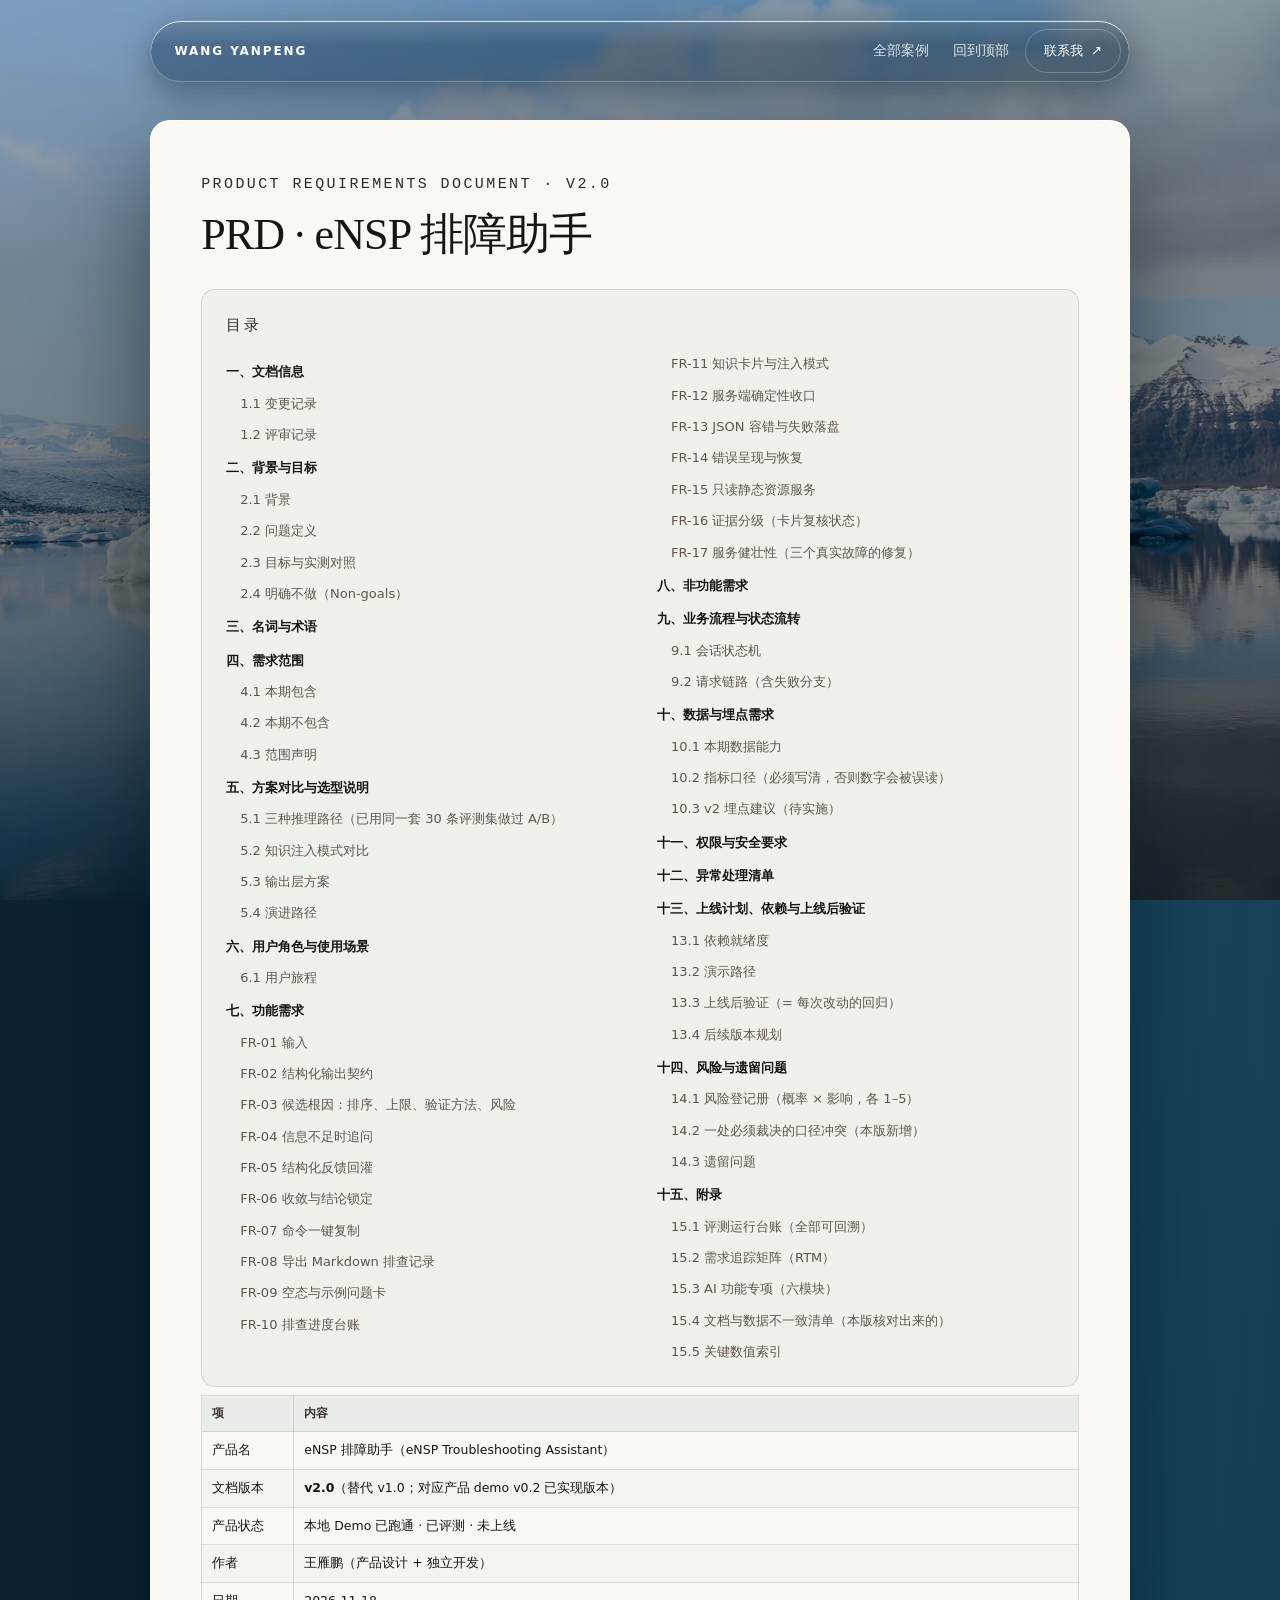
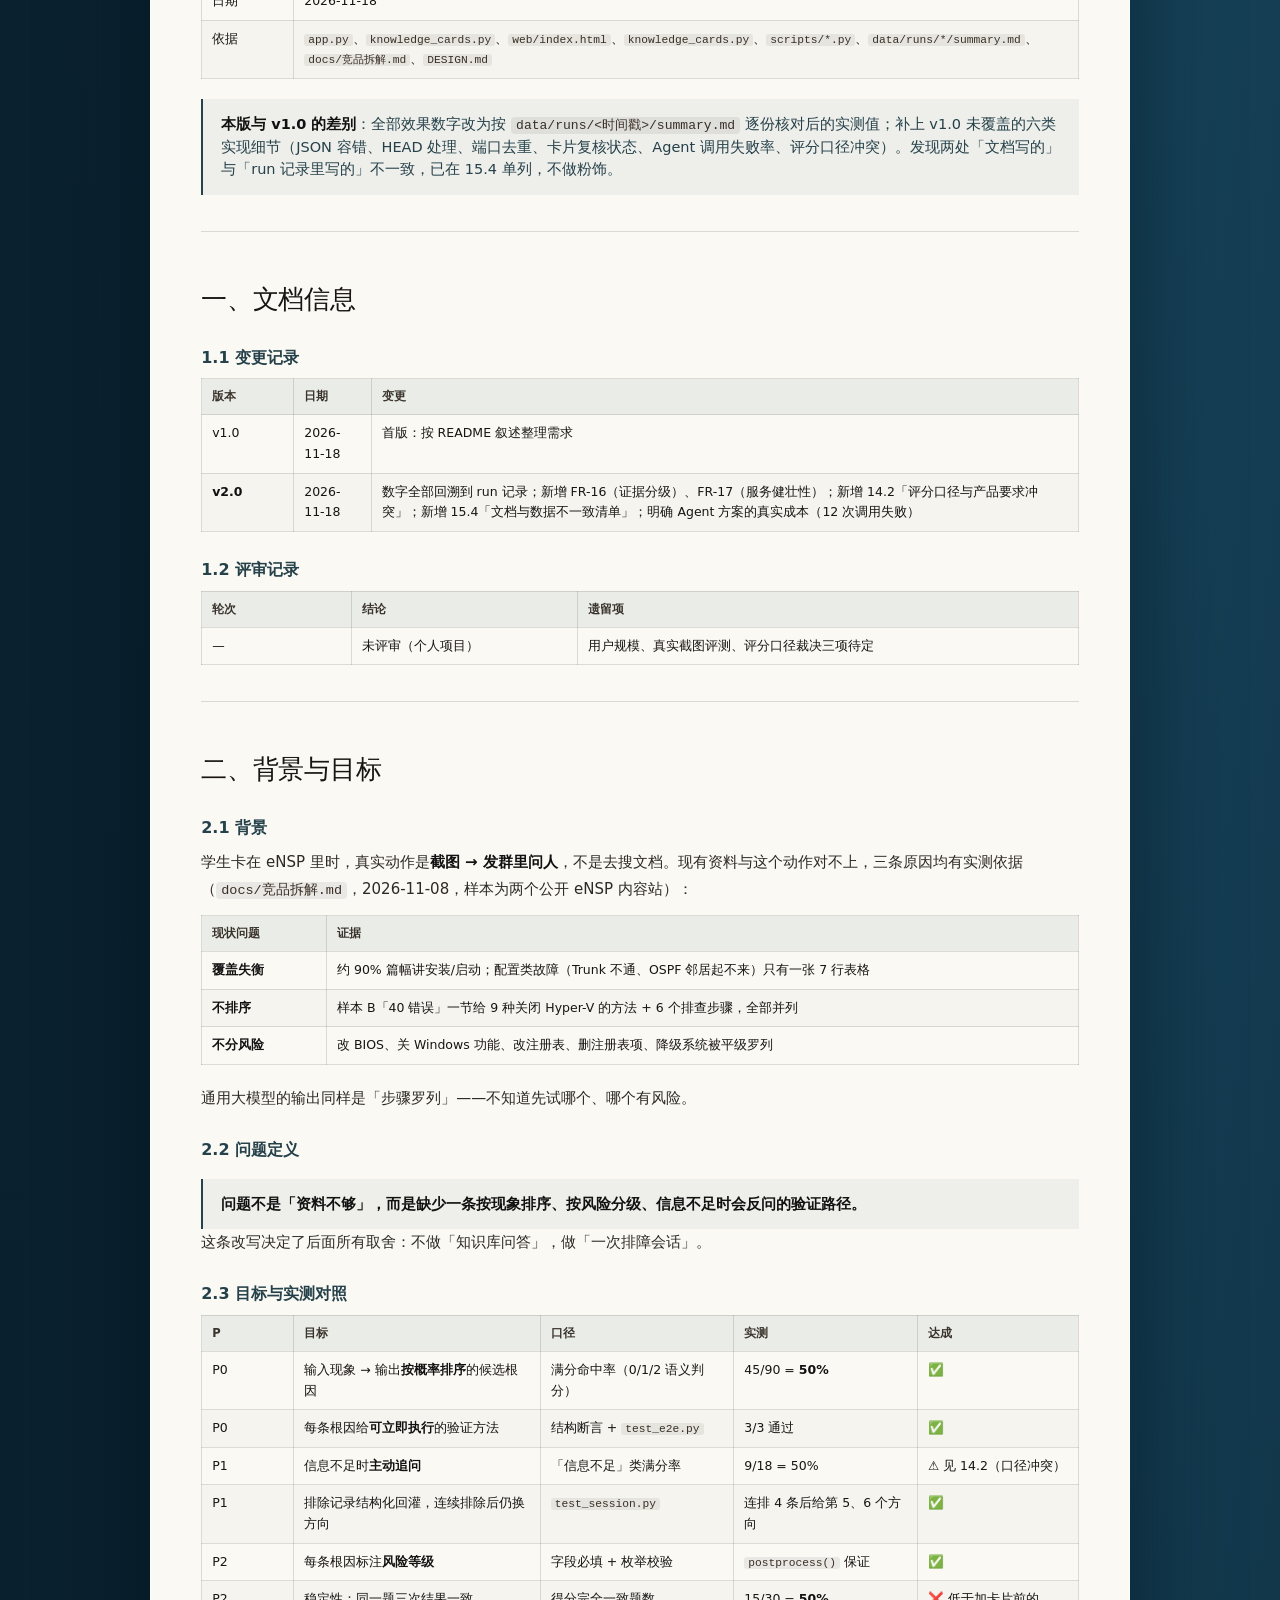
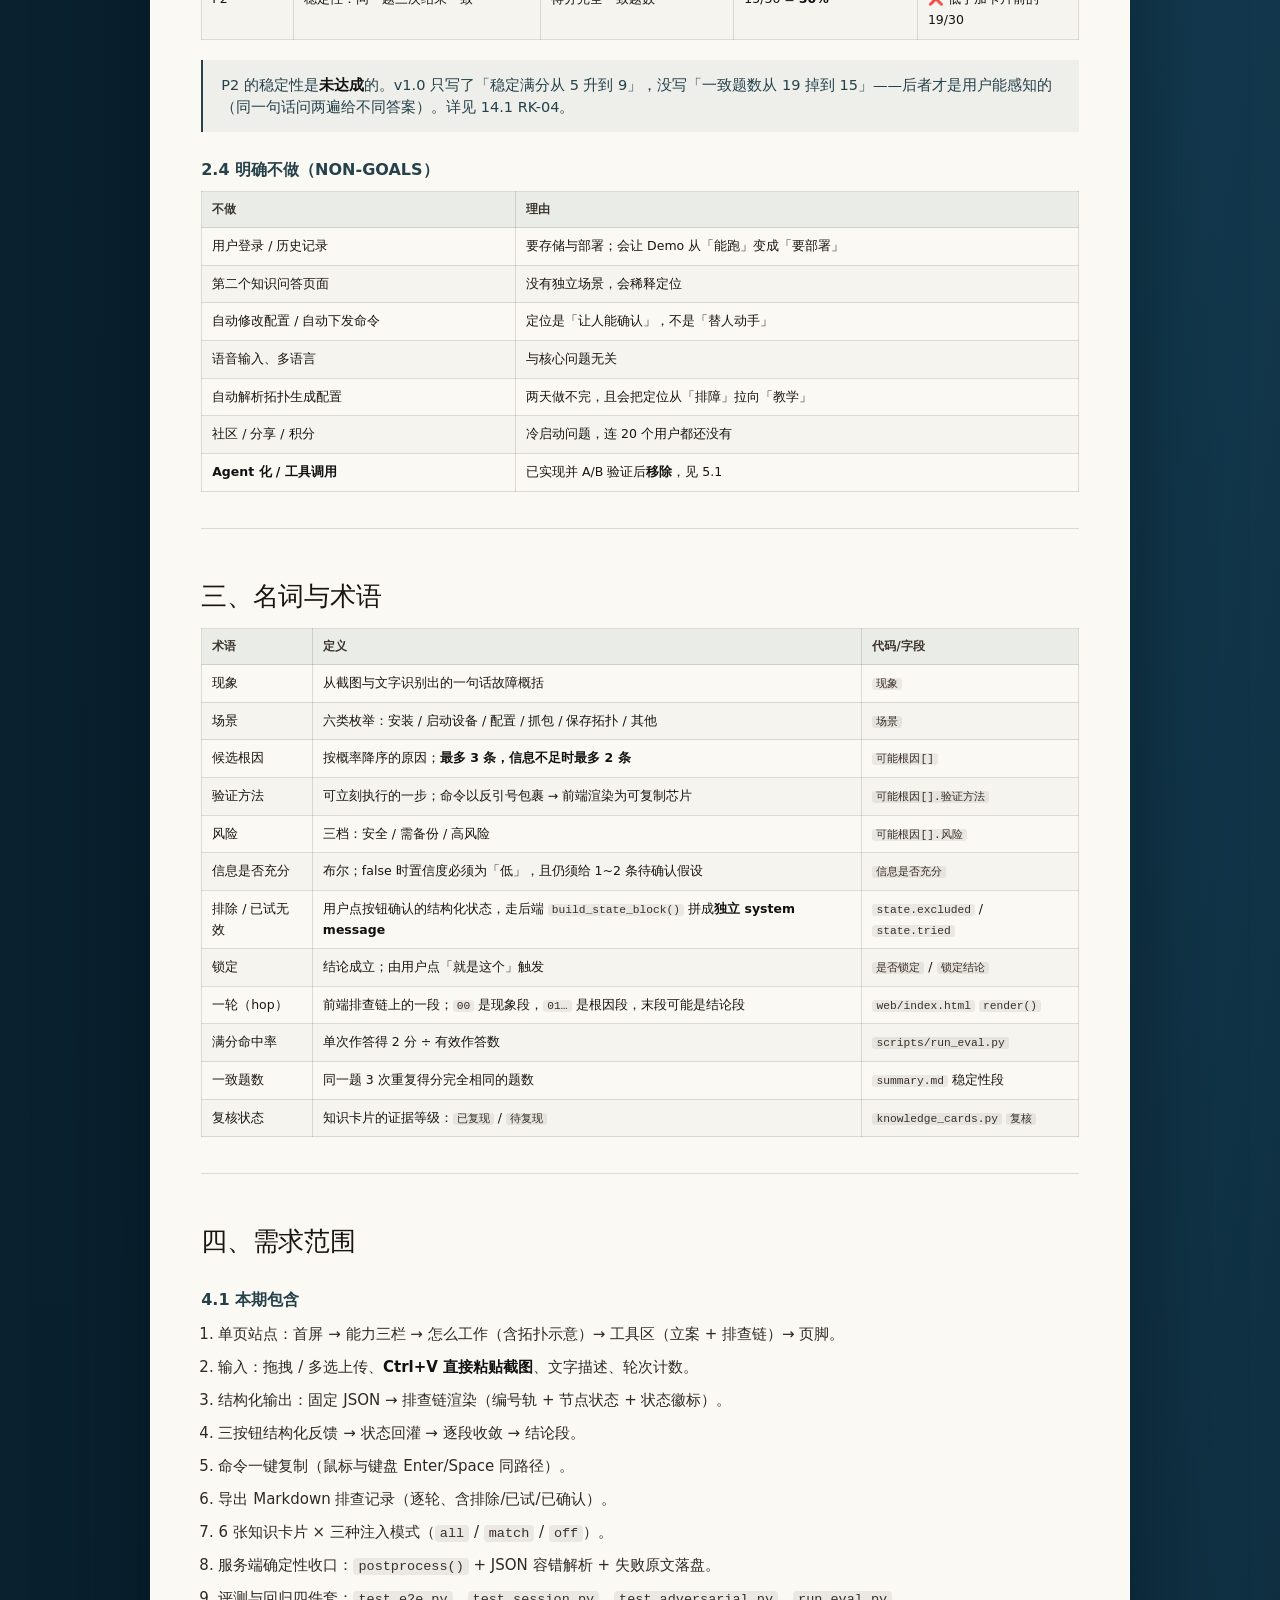
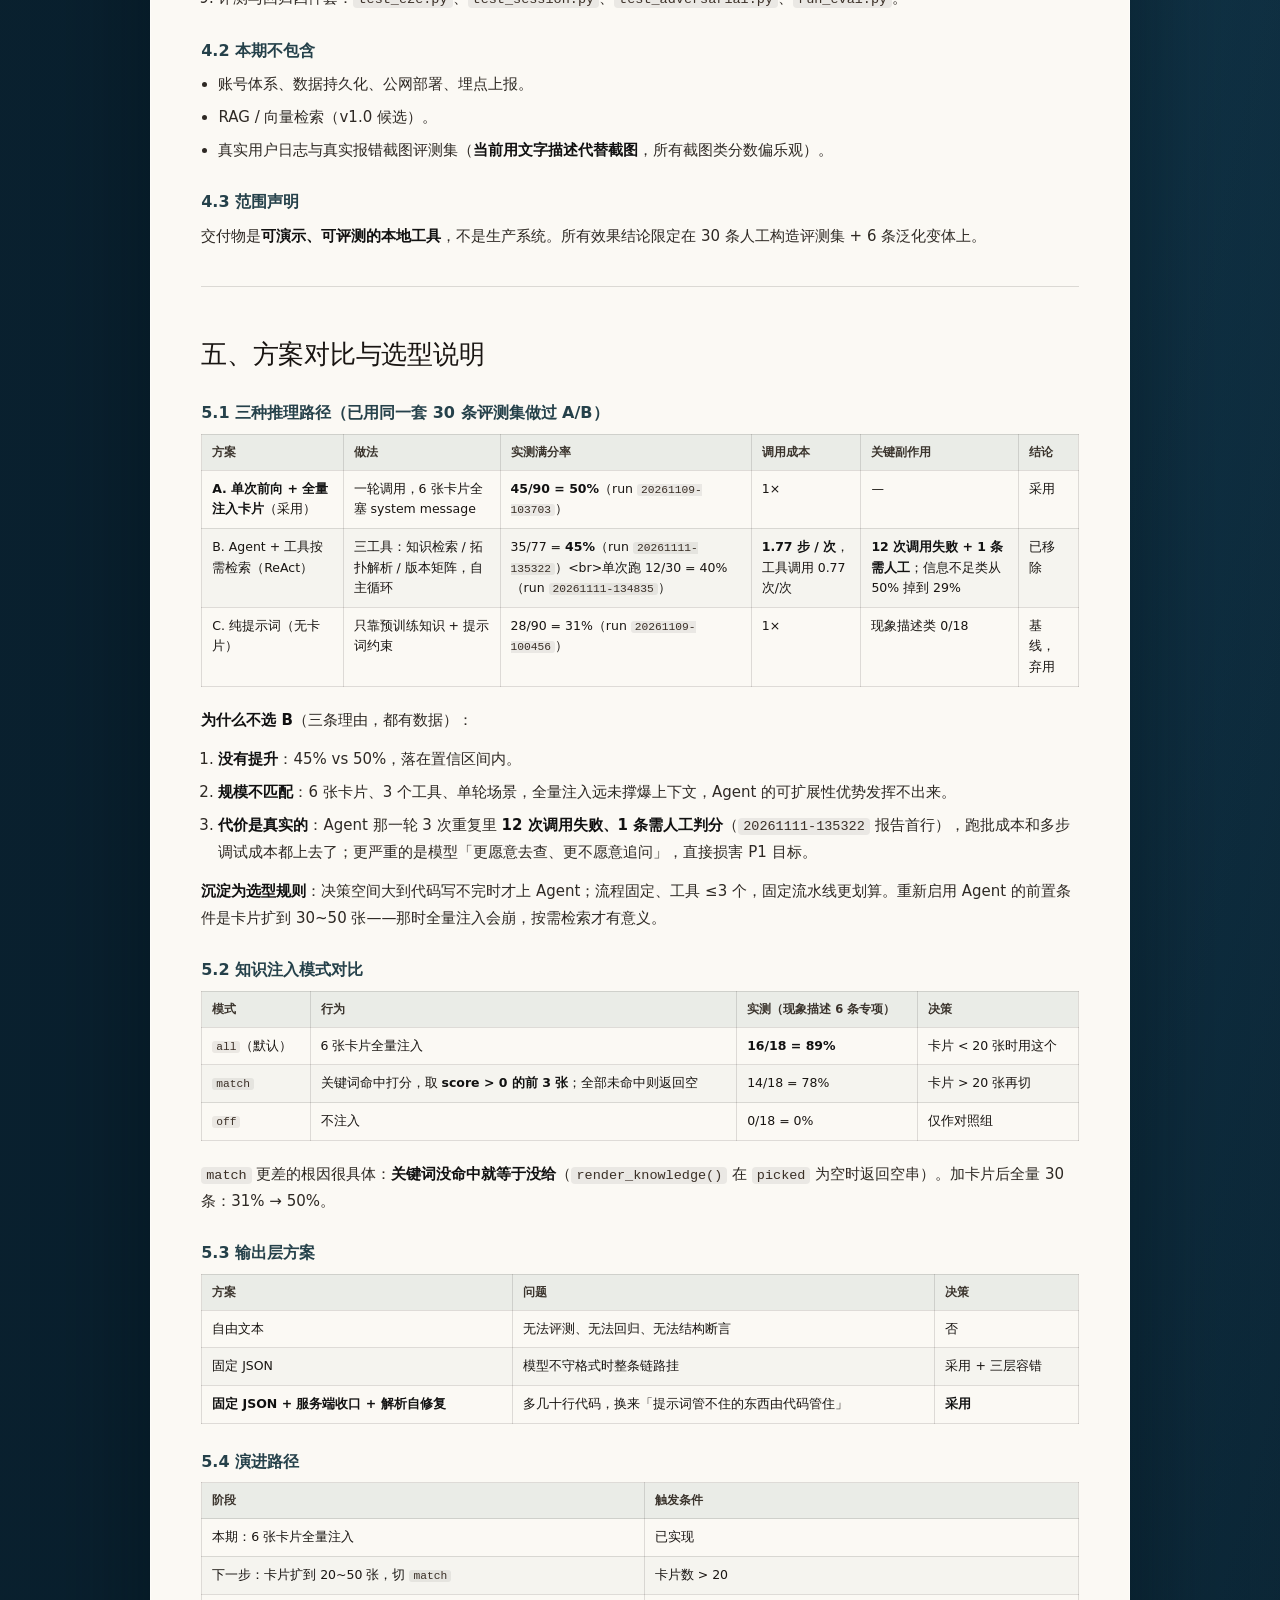
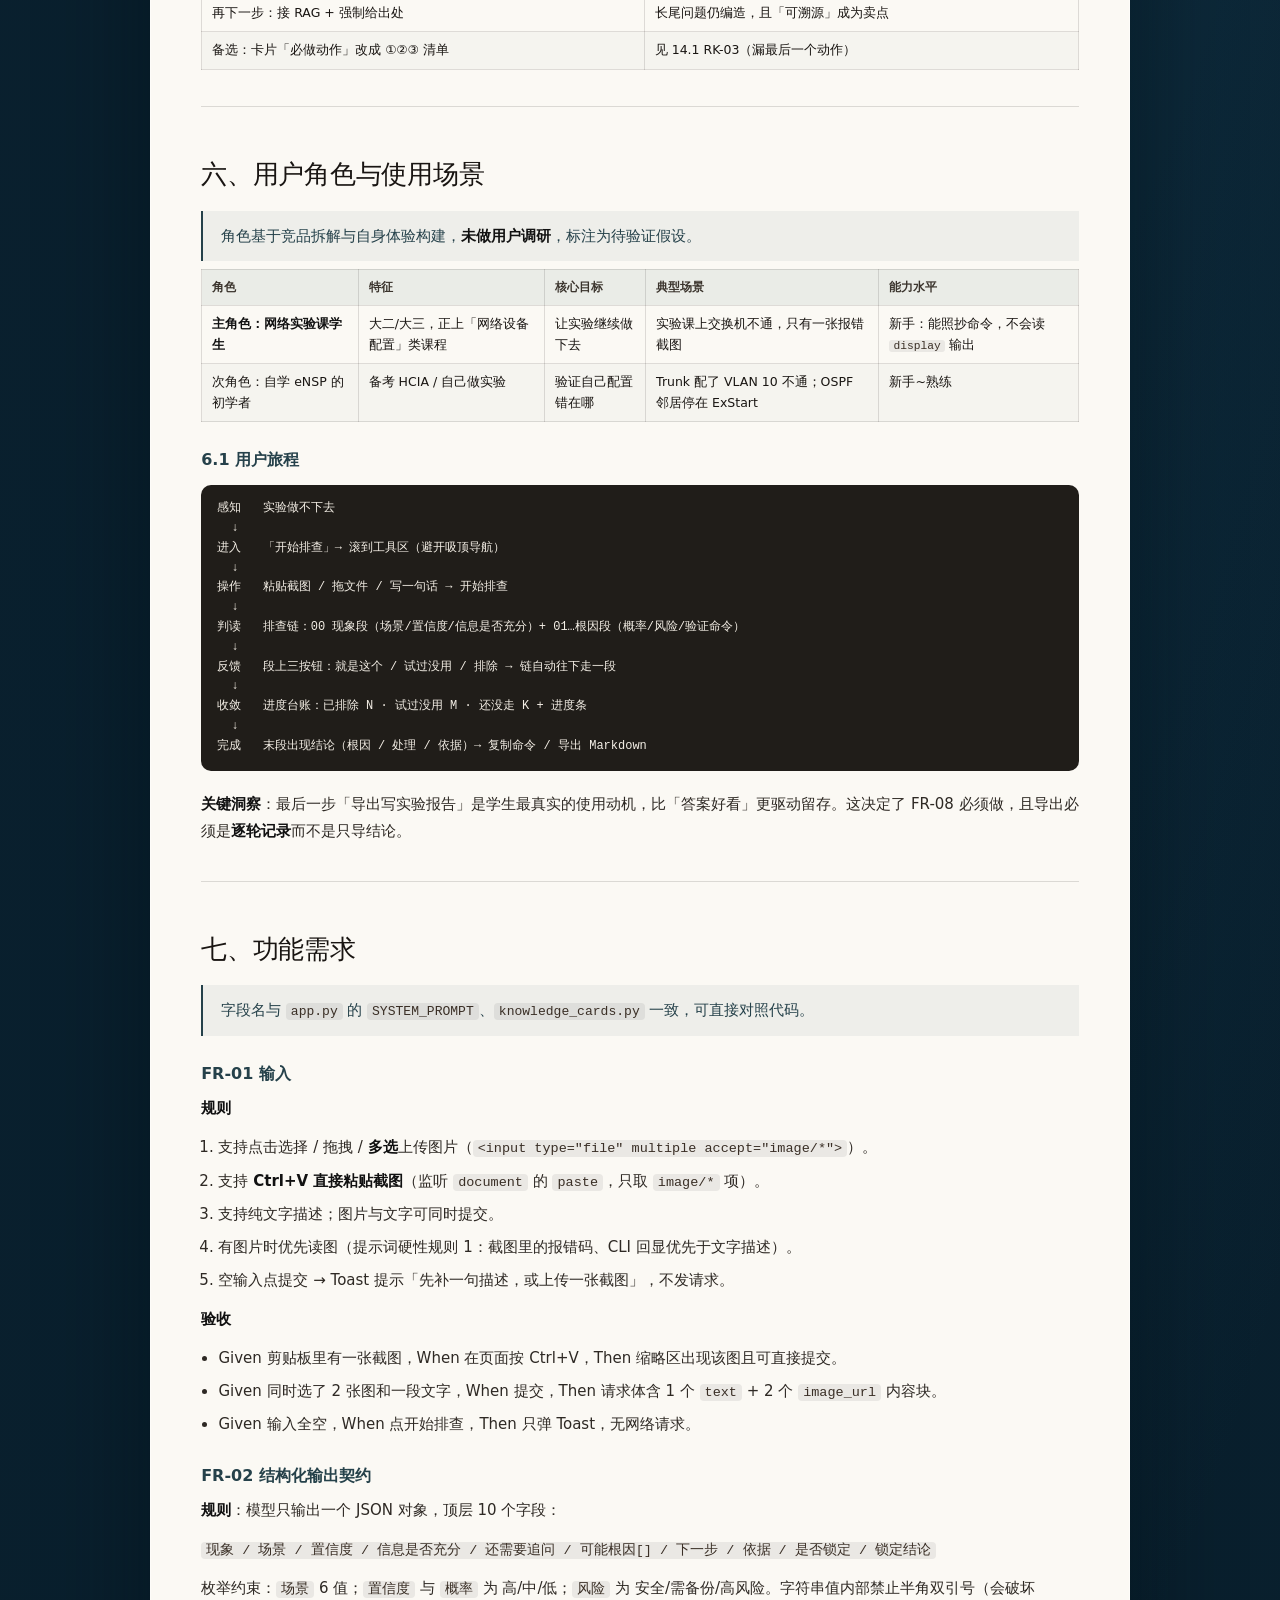
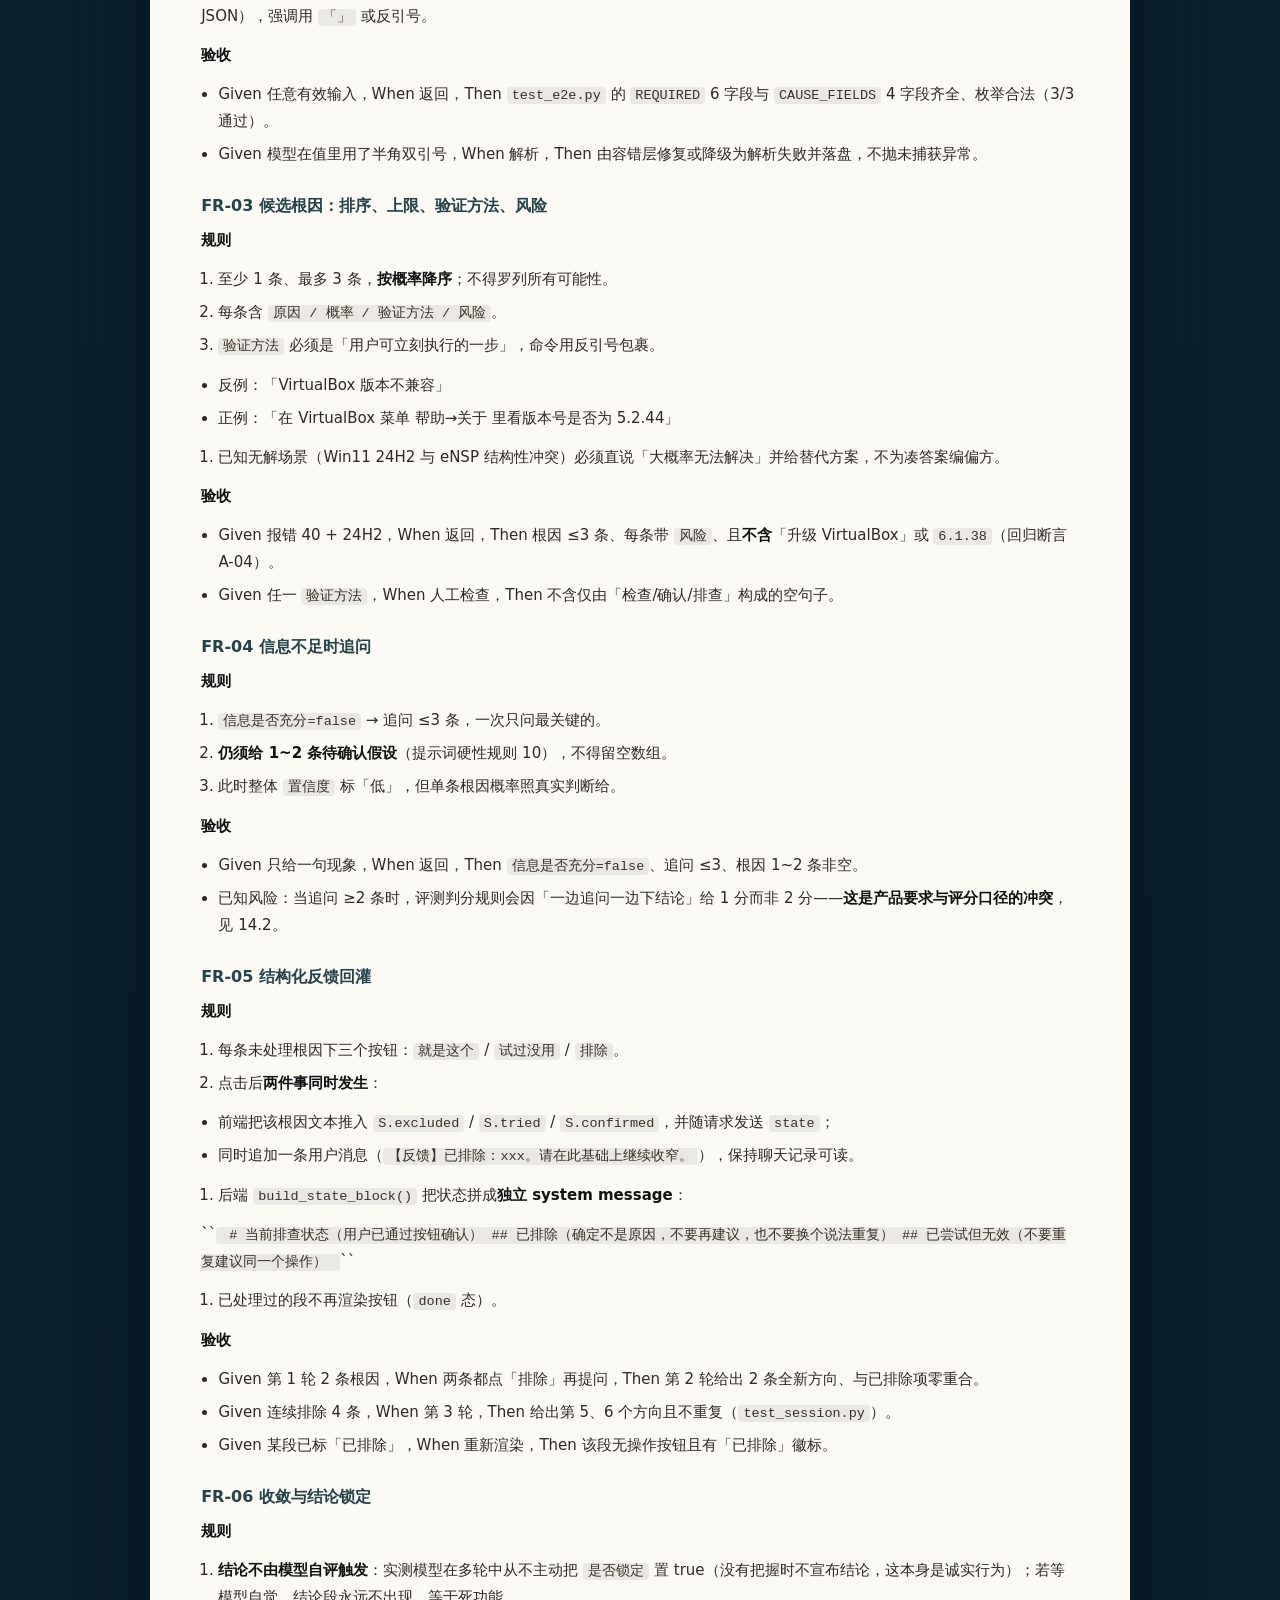
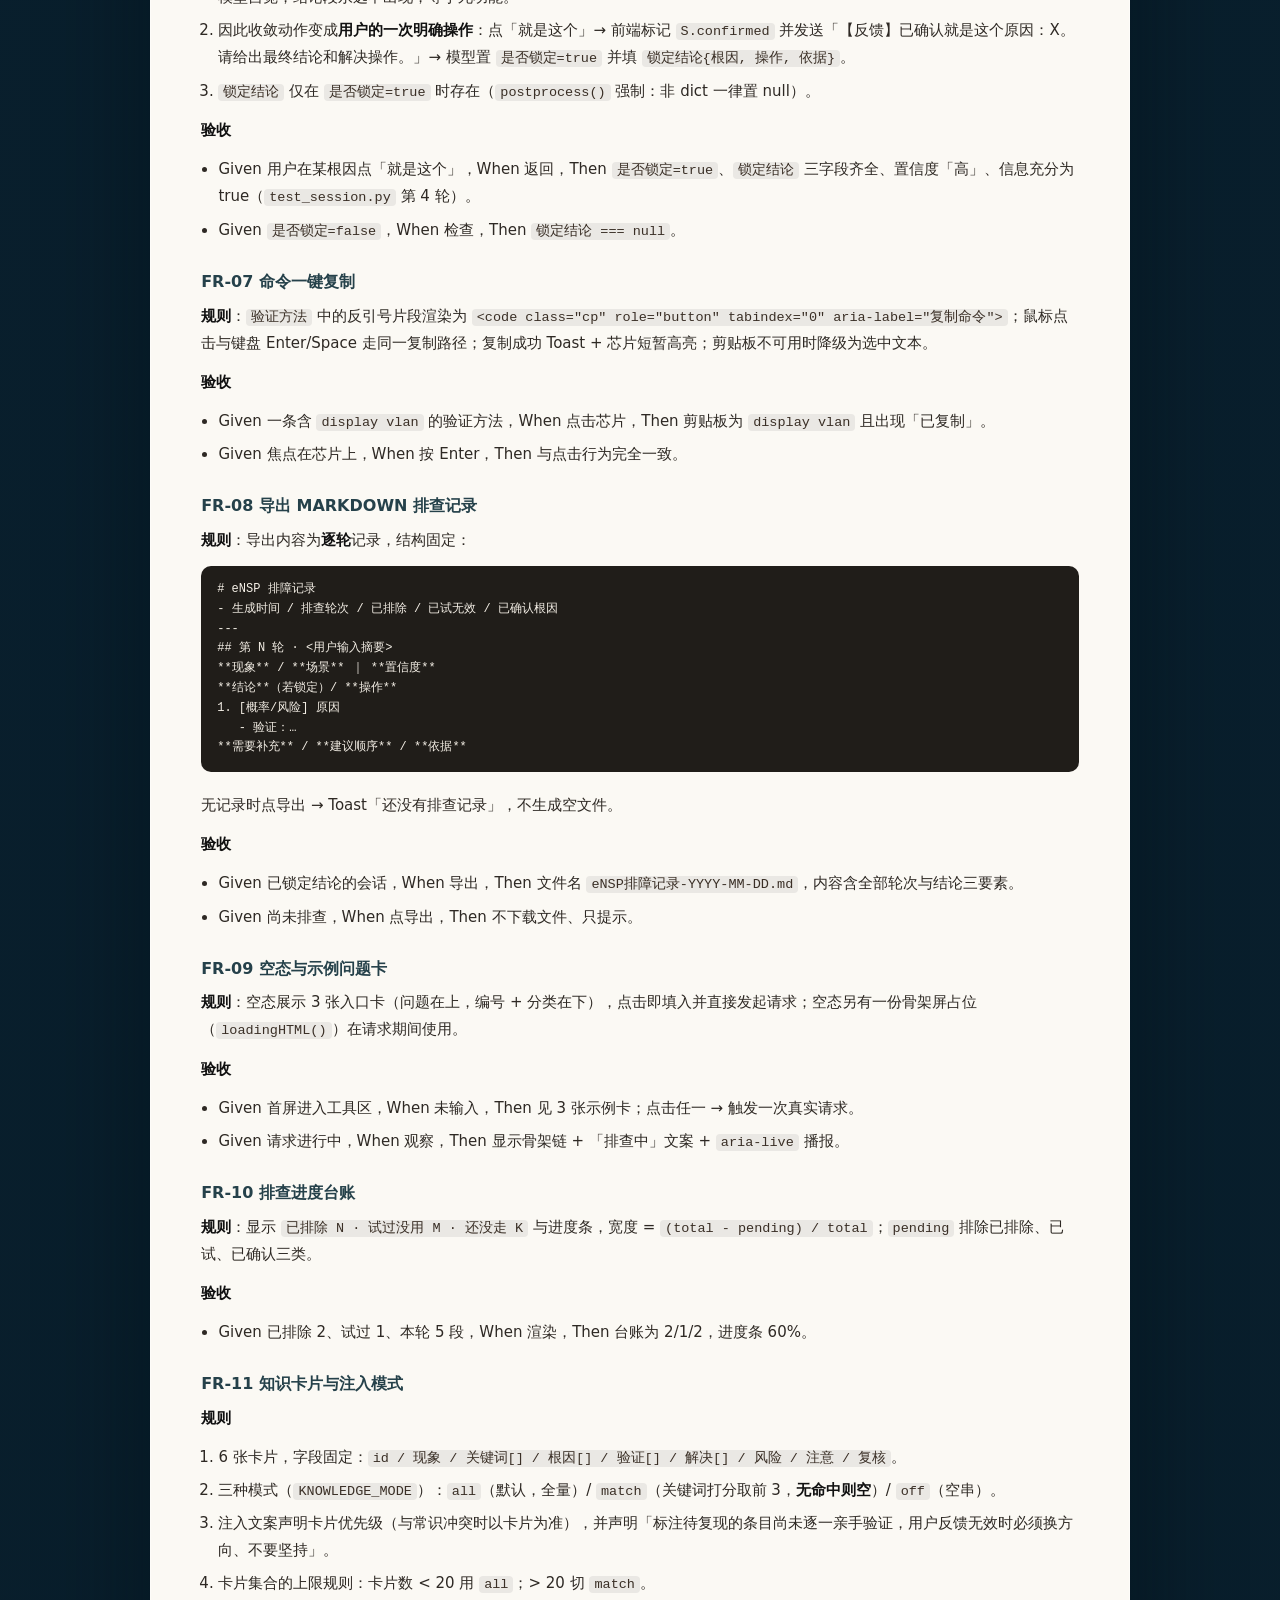
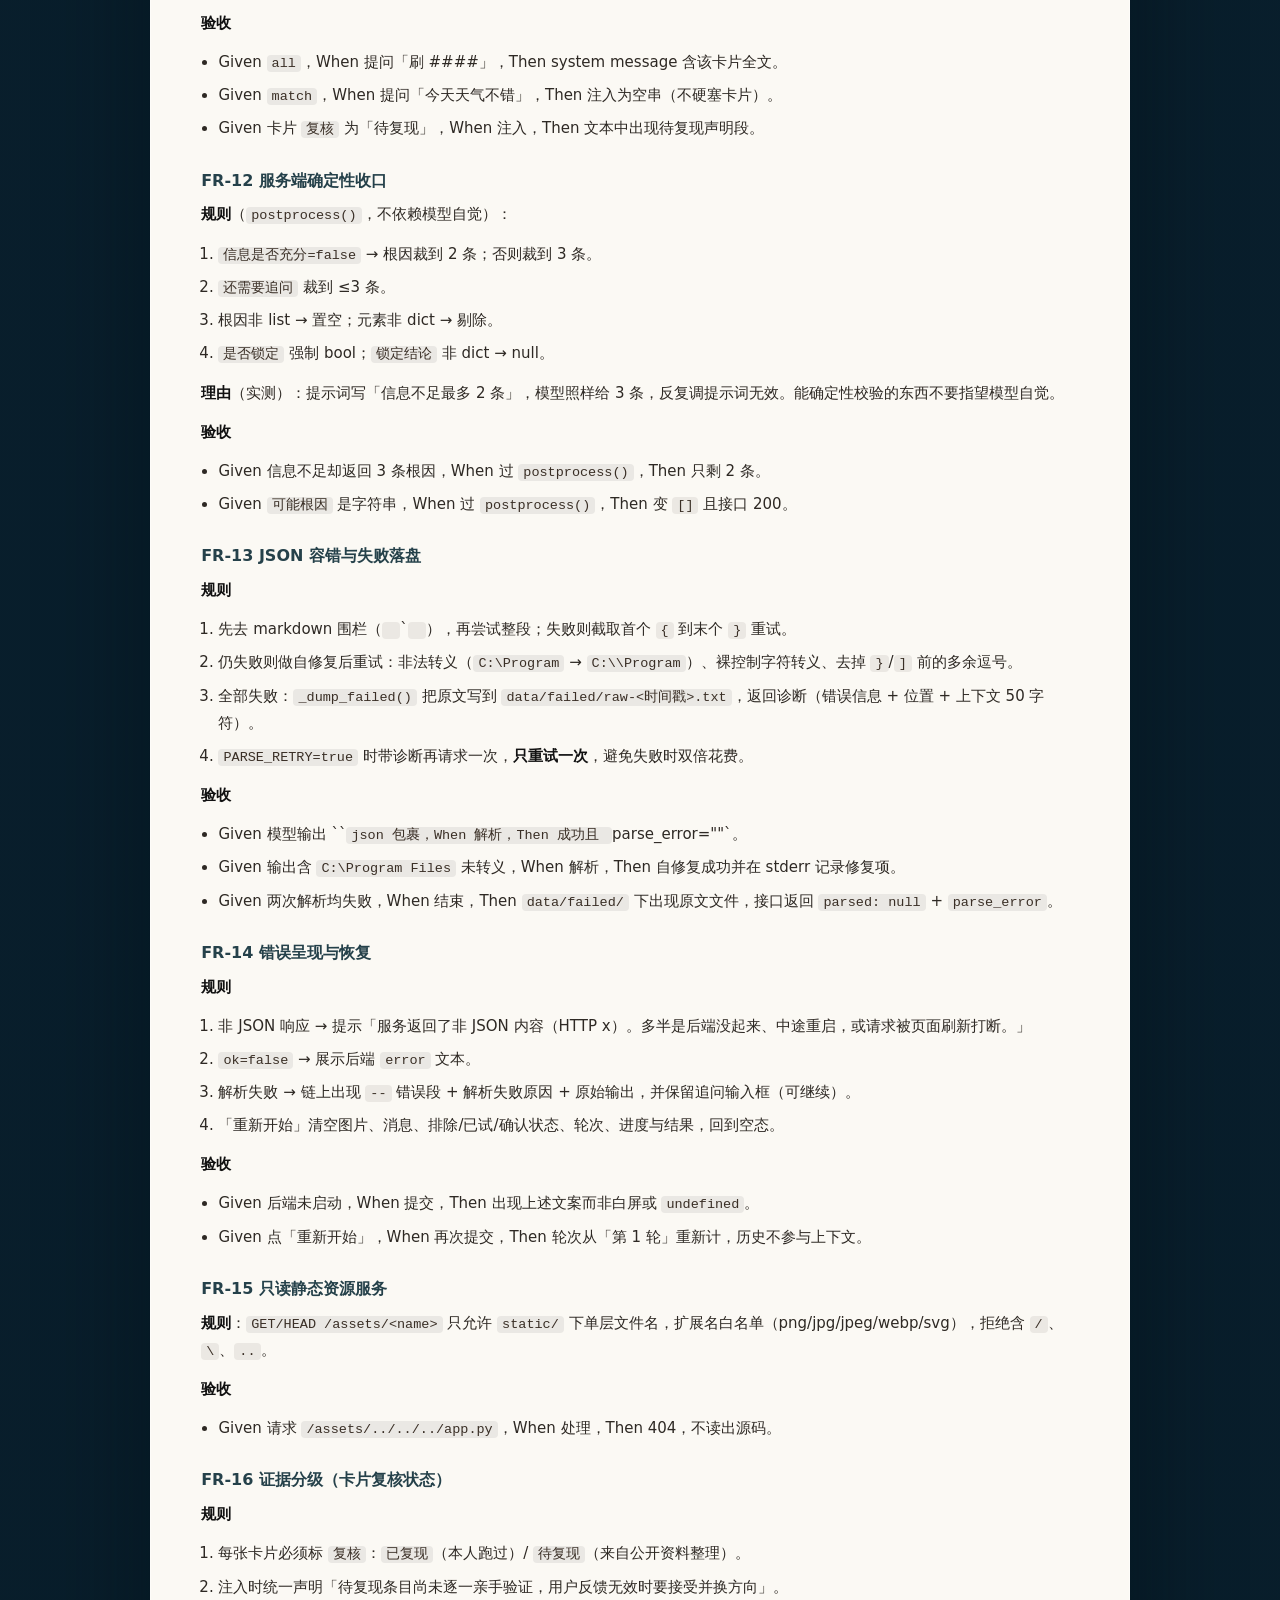
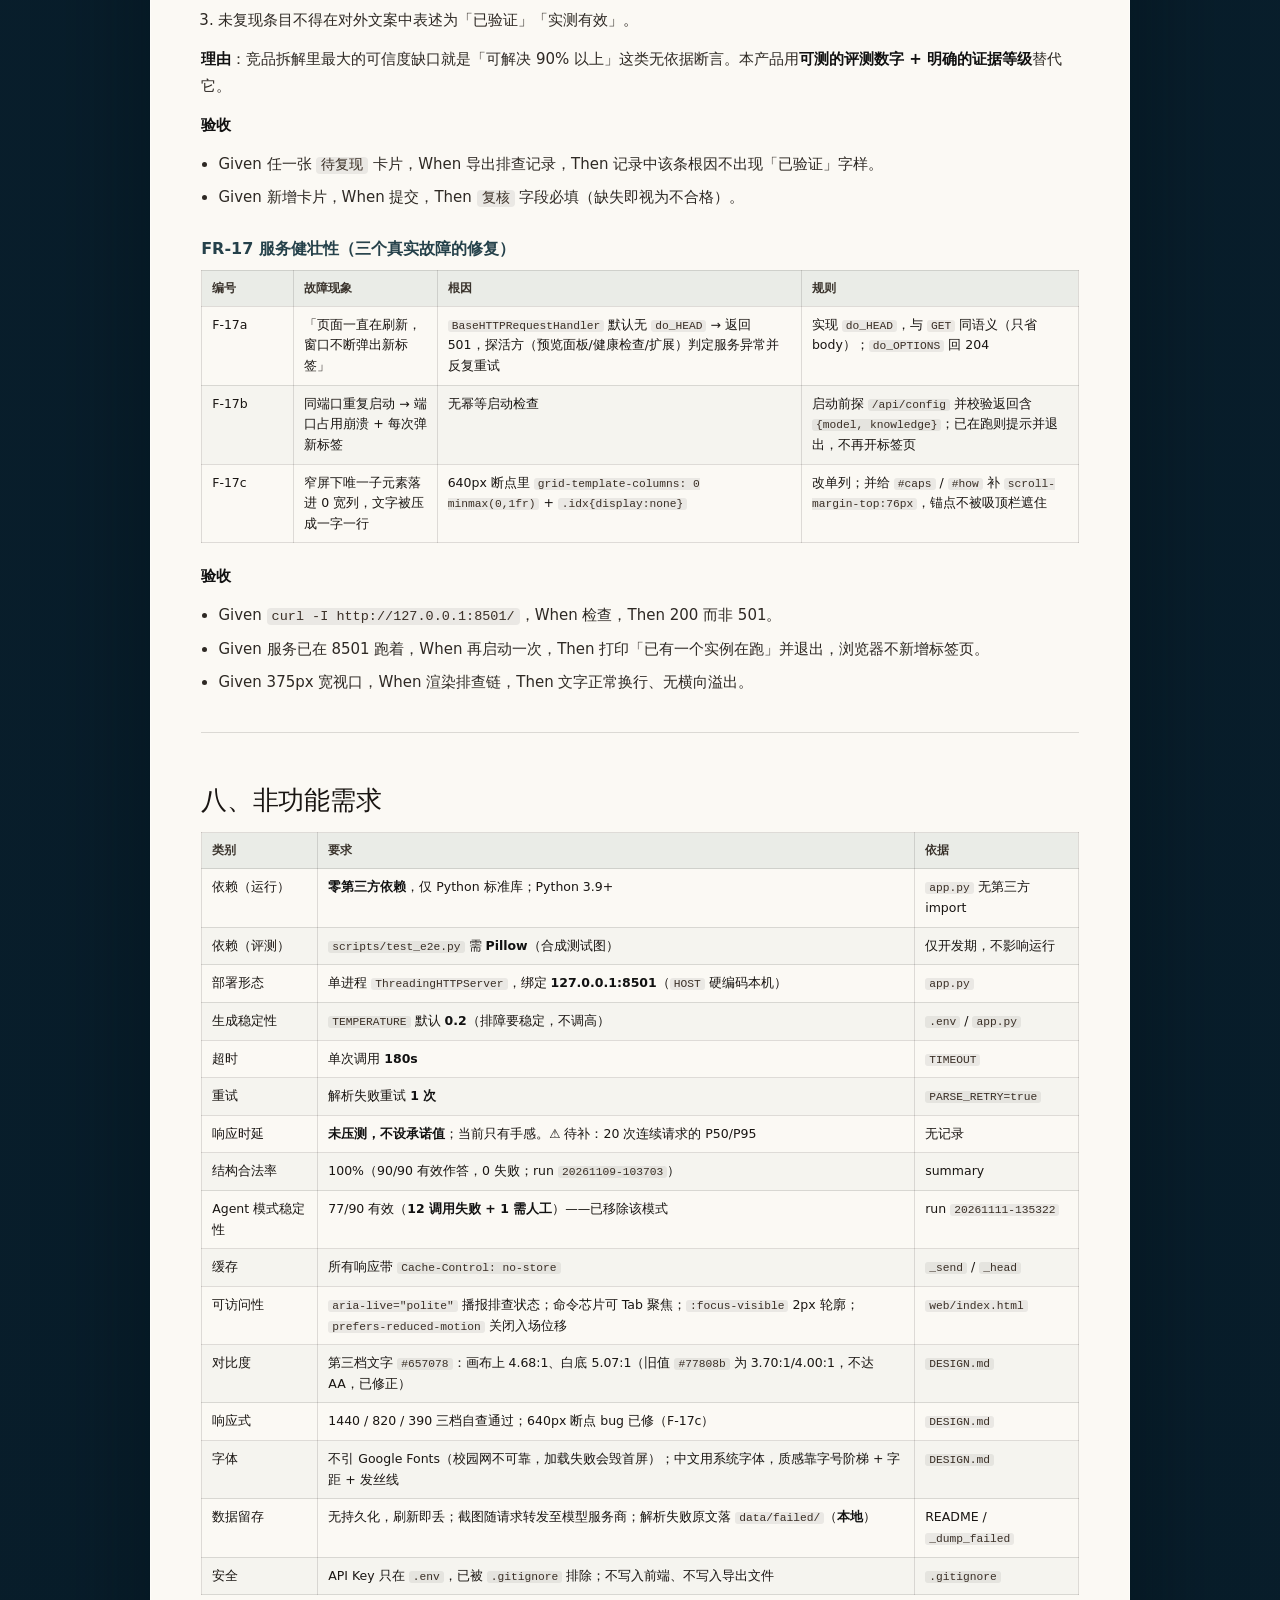
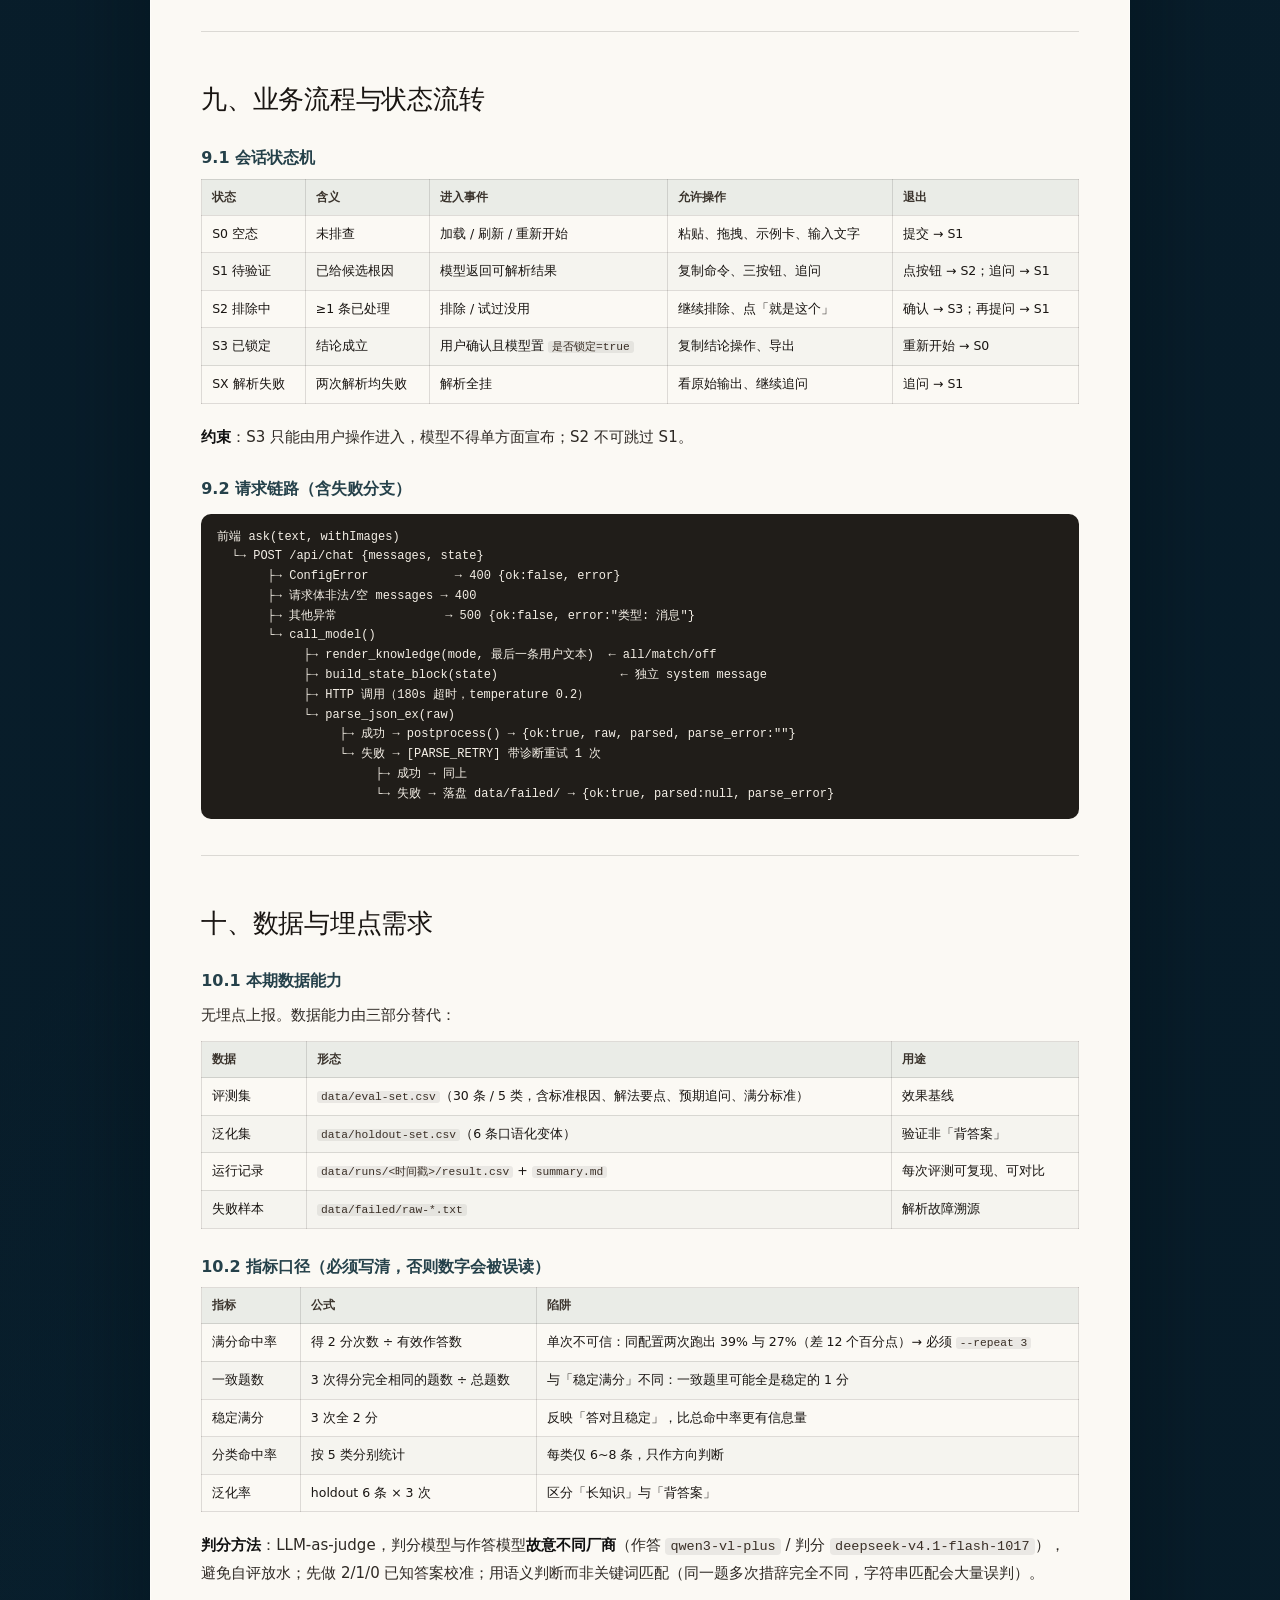
==== commit ef35a0b1: "remove 脱敏版 labels, sanitize third-party mention" ====
--- a/prd-ensp.html
+++ b/prd-ensp.html
@@ -30,7 +30,7 @@
 
 <main class="doc-wrap" id="top">
   <article class="doc doc--long">
-    <p class="doc-kicker">PRODUCT REQUIREMENTS DOCUMENT · v2.0 · 脱敏版</p>
+    <p class="doc-kicker">PRODUCT REQUIREMENTS DOCUMENT · v2.0</p>
     <h1 class="doc-h1">PRD · eNSP 排障助手</h1>
 <nav class="doc-toc" aria-label="目录"><p class="doc-toc-title">目录</p><ol><li class="lvl2"><a href="#h1">一、文档信息</a></li><li class="lvl3"><a href="#h2">1.1 变更记录</a></li><li class="lvl3"><a href="#h3">1.2 评审记录</a></li><li class="lvl2"><a href="#h4">二、背景与目标</a></li><li class="lvl3"><a href="#h5">2.1 背景</a></li><li class="lvl3"><a href="#h6">2.2 问题定义</a></li><li class="lvl3"><a href="#h7">2.3 目标与实测对照</a></li><li class="lvl3"><a href="#h8">2.4 明确不做（Non-goals）</a></li><li class="lvl2"><a href="#h9">三、名词与术语</a></li><li class="lvl2"><a href="#h10">四、需求范围</a></li><li class="lvl3"><a href="#h11">4.1 本期包含</a></li><li class="lvl3"><a href="#h12">4.2 本期不包含</a></li><li class="lvl3"><a href="#h13">4.3 范围声明</a></li><li class="lvl2"><a href="#h14">五、方案对比与选型说明</a></li><li class="lvl3"><a href="#h15">5.1 三种推理路径（已用同一套 30 条评测集做过 A/B）</a></li><li class="lvl3"><a href="#h16">5.2 知识注入模式对比</a></li><li class="lvl3"><a href="#h17">5.3 输出层方案</a></li><li class="lvl3"><a href="#h18">5.4 演进路径</a></li><li class="lvl2"><a href="#h19">六、用户角色与使用场景</a></li><li class="lvl3"><a href="#h20">6.1 用户旅程</a></li><li class="lvl2"><a href="#h21">七、功能需求</a></li><li class="lvl3"><a href="#h22">FR-01 输入</a></li><li class="lvl3"><a href="#h23">FR-02 结构化输出契约</a></li><li class="lvl3"><a href="#h24">FR-03 候选根因：排序、上限、验证方法、风险</a></li><li class="lvl3"><a href="#h25">FR-04 信息不足时追问</a></li><li class="lvl3"><a href="#h26">FR-05 结构化反馈回灌</a></li><li class="lvl3"><a href="#h27">FR-06 收敛与结论锁定</a></li><li class="lvl3"><a href="#h28">FR-07 命令一键复制</a></li><li class="lvl3"><a href="#h29">FR-08 导出 Markdown 排查记录</a></li><li class="lvl3"><a href="#h30">FR-09 空态与示例问题卡</a></li><li class="lvl3"><a href="#h31">FR-10 排查进度台账</a></li><li class="lvl3"><a href="#h32">FR-11 知识卡片与注入模式</a></li><li class="lvl3"><a href="#h33">FR-12 服务端确定性收口</a></li><li class="lvl3"><a href="#h34">FR-13 JSON 容错与失败落盘</a></li><li class="lvl3"><a href="#h35">FR-14 错误呈现与恢复</a></li><li class="lvl3"><a href="#h36">FR-15 只读静态资源服务</a></li><li class="lvl3"><a href="#h37">FR-16 证据分级（卡片复核状态）</a></li><li class="lvl3"><a href="#h38">FR-17 服务健壮性（三个真实故障的修复）</a></li><li class="lvl2"><a href="#h39">八、非功能需求</a></li><li class="lvl2"><a href="#h40">九、业务流程与状态流转</a></li><li class="lvl3"><a href="#h41">9.1 会话状态机</a></li><li class="lvl3"><a href="#h42">9.2 请求链路（含失败分支）</a></li><li class="lvl2"><a href="#h43">十、数据与埋点需求</a></li><li class="lvl3"><a href="#h44">10.1 本期数据能力</a></li><li class="lvl3"><a href="#h45">10.2 指标口径（必须写清，否则数字会被误读）</a></li><li class="lvl3"><a href="#h46">10.3 v2 埋点建议（待实施）</a></li><li class="lvl2"><a href="#h47">十一、权限与安全要求</a></li><li class="lvl2"><a href="#h48">十二、异常处理清单</a></li><li class="lvl2"><a href="#h49">十三、上线计划、依赖与上线后验证</a></li><li class="lvl3"><a href="#h50">13.1 依赖就绪度</a></li><li class="lvl3"><a href="#h51">13.2 演示路径</a></li><li class="lvl3"><a href="#h52">13.3 上线后验证（= 每次改动的回归）</a></li><li class="lvl3"><a href="#h53">13.4 后续版本规划</a></li><li class="lvl2"><a href="#h54">十四、风险与遗留问题</a></li><li class="lvl3"><a href="#h55">14.1 风险登记册（概率 × 影响，各 1–5）</a></li><li class="lvl3"><a href="#h56">14.2 一处必须裁决的口径冲突（本版新增）</a></li><li class="lvl3"><a href="#h57">14.3 遗留问题</a></li><li class="lvl2"><a href="#h58">十五、附录</a></li><li class="lvl3"><a href="#h59">15.1 评测运行台账（全部可回溯）</a></li><li class="lvl3"><a href="#h60">15.2 需求追踪矩阵（RTM）</a></li><li class="lvl3"><a href="#h61">15.3 AI 功能专项（六模块）</a></li><li class="lvl3"><a href="#h62">15.4 文档与数据不一致清单（本版核对出来的）</a></li><li class="lvl3"><a href="#h63">15.5 关键数值索引</a></li></ol></nav>
     <div class="doc-body">
@@ -420,7 +420,7 @@
     </div>
     <footer class="doc-foot">
       <a href="index.html#projects">← 回到作品集</a>
-      <span>脱敏版 · 原始文档为 Markdown，此页为等宽渲染</span>
+      <span>原始文档为 Markdown，此页为其等价渲染</span>
     </footer>
   </article>
 </main>
